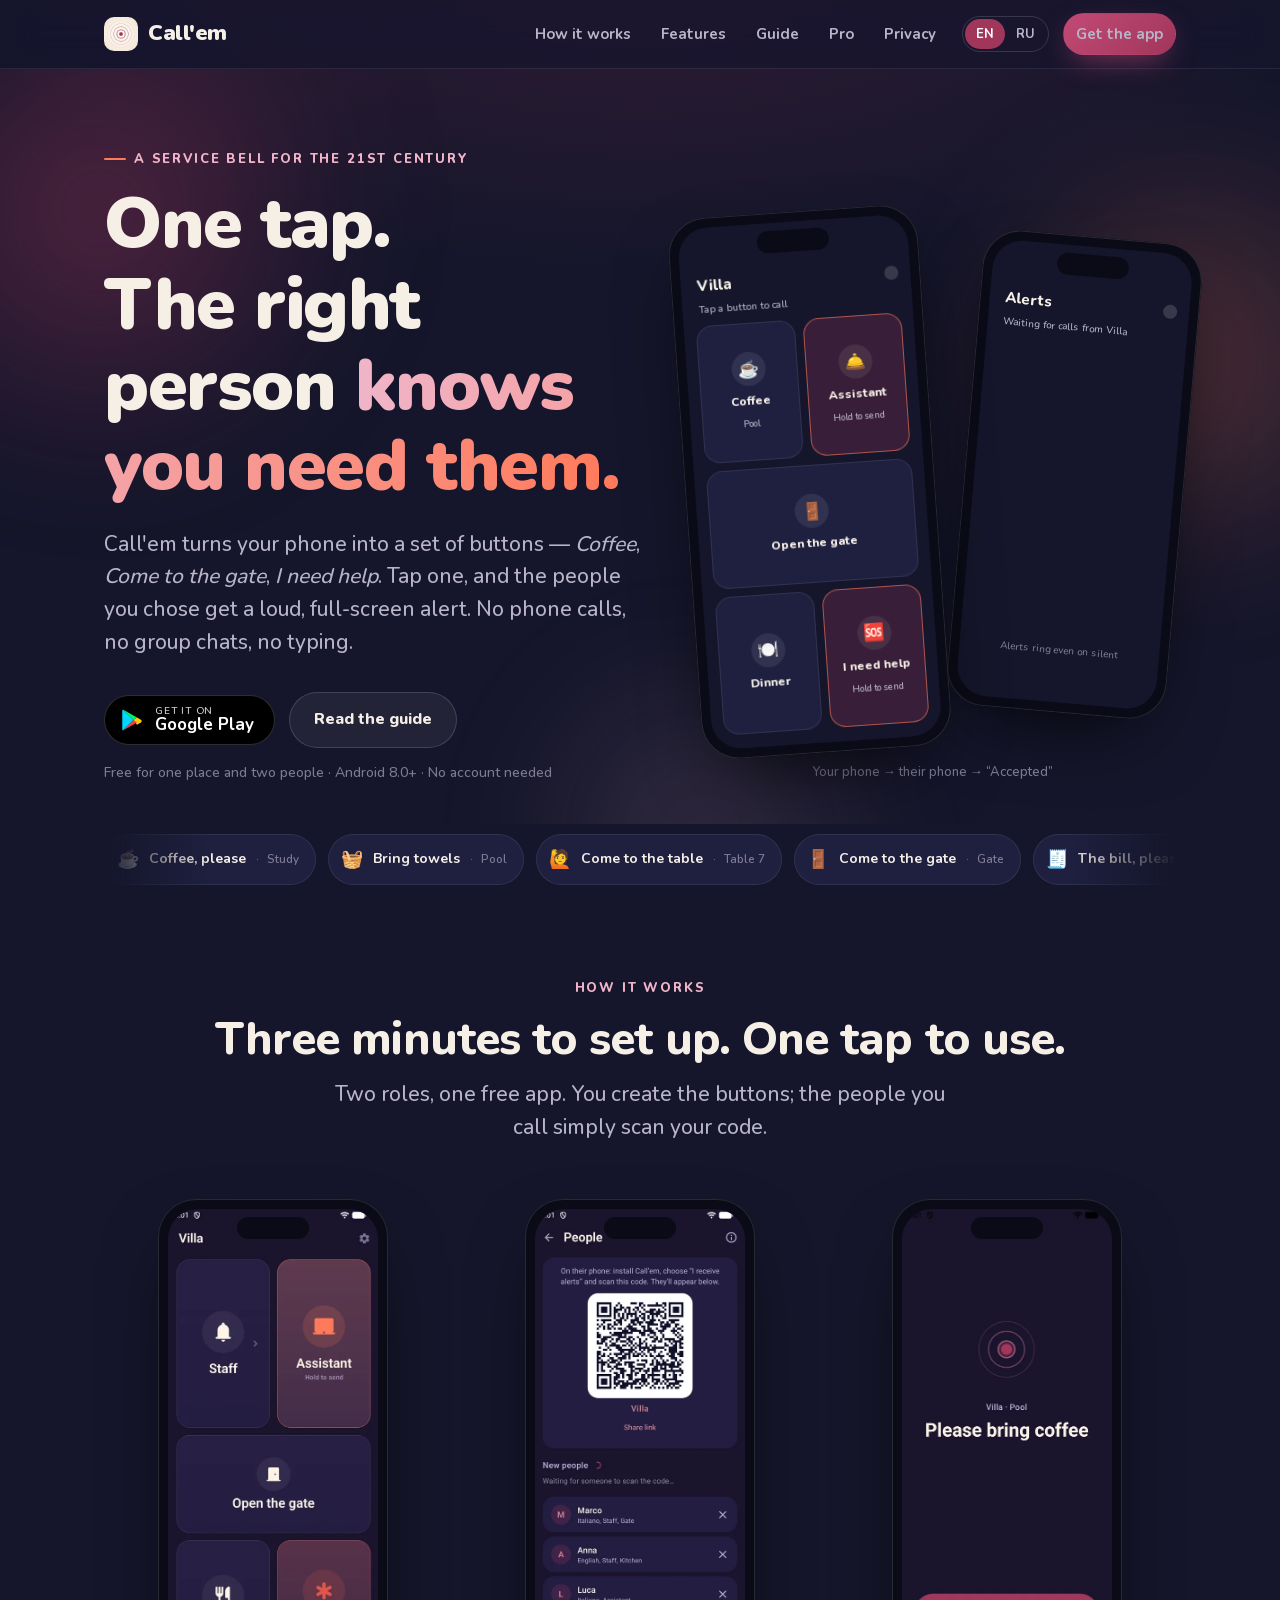
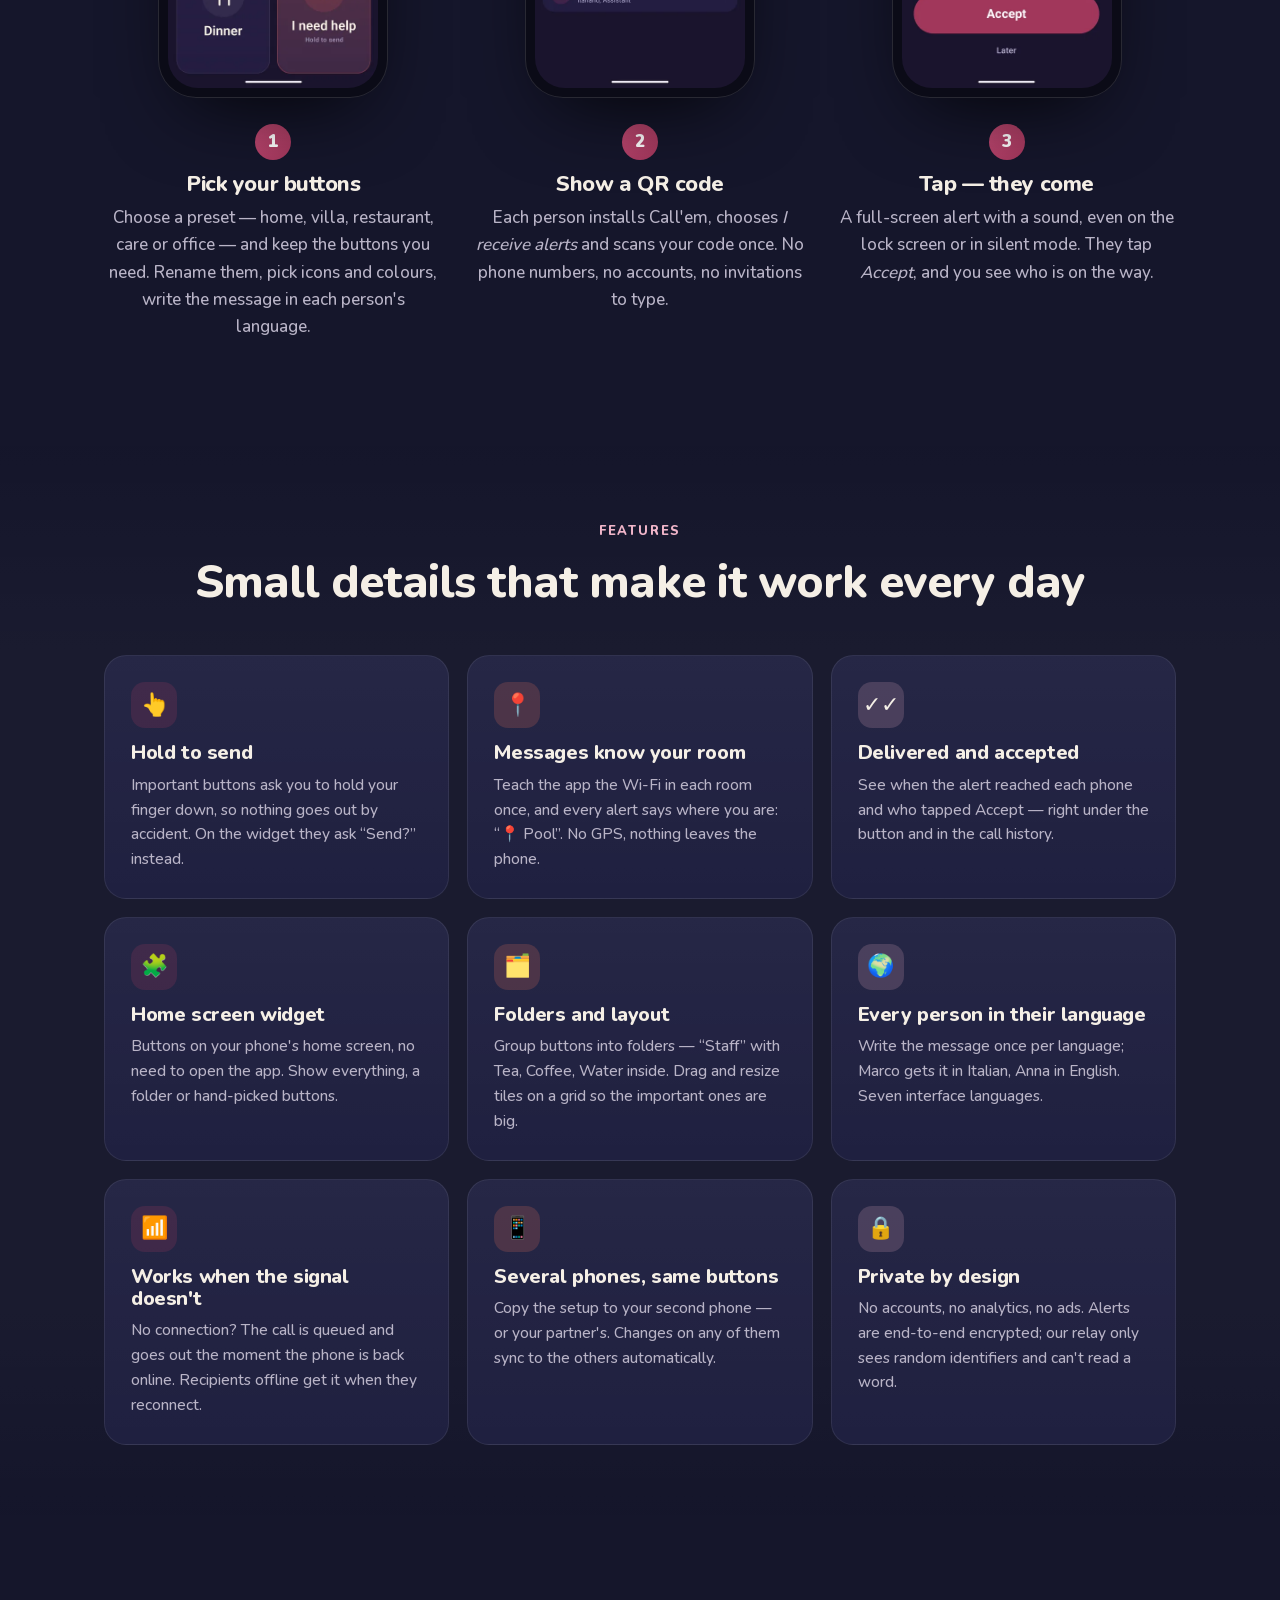
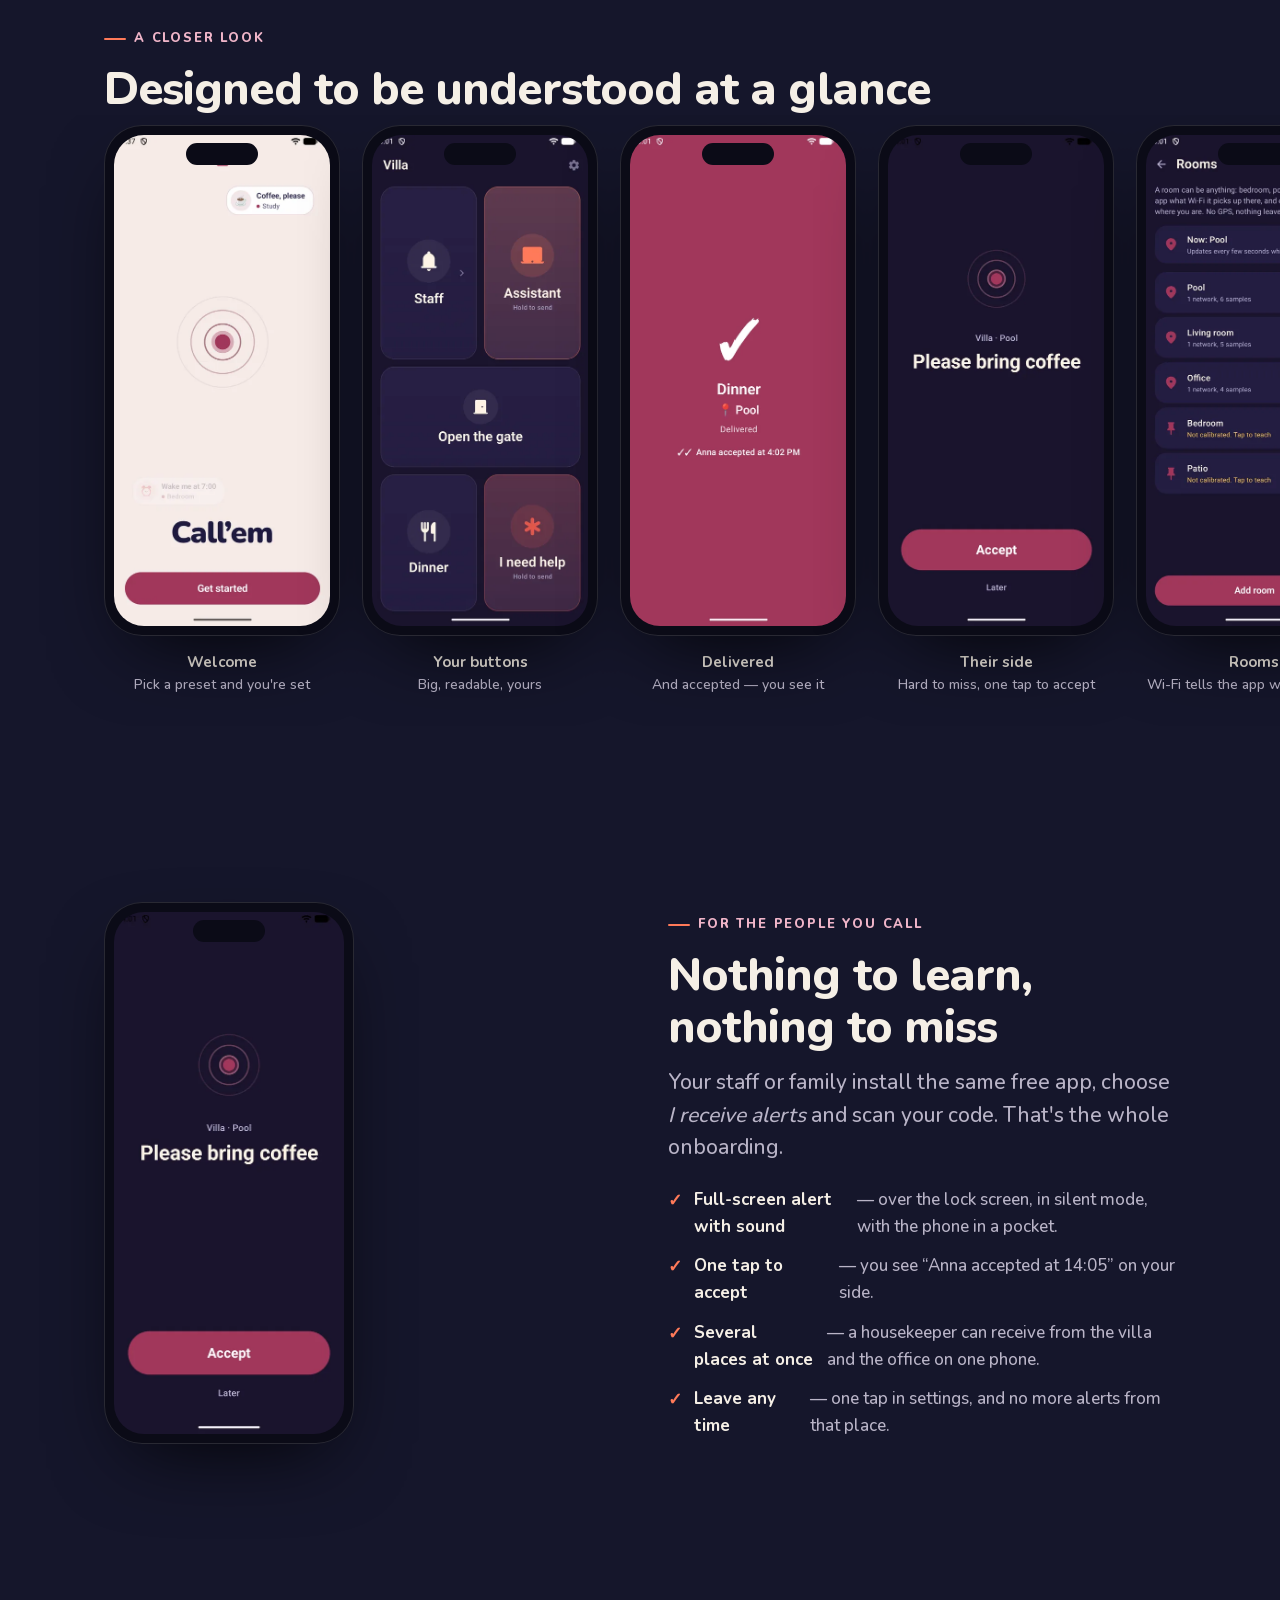
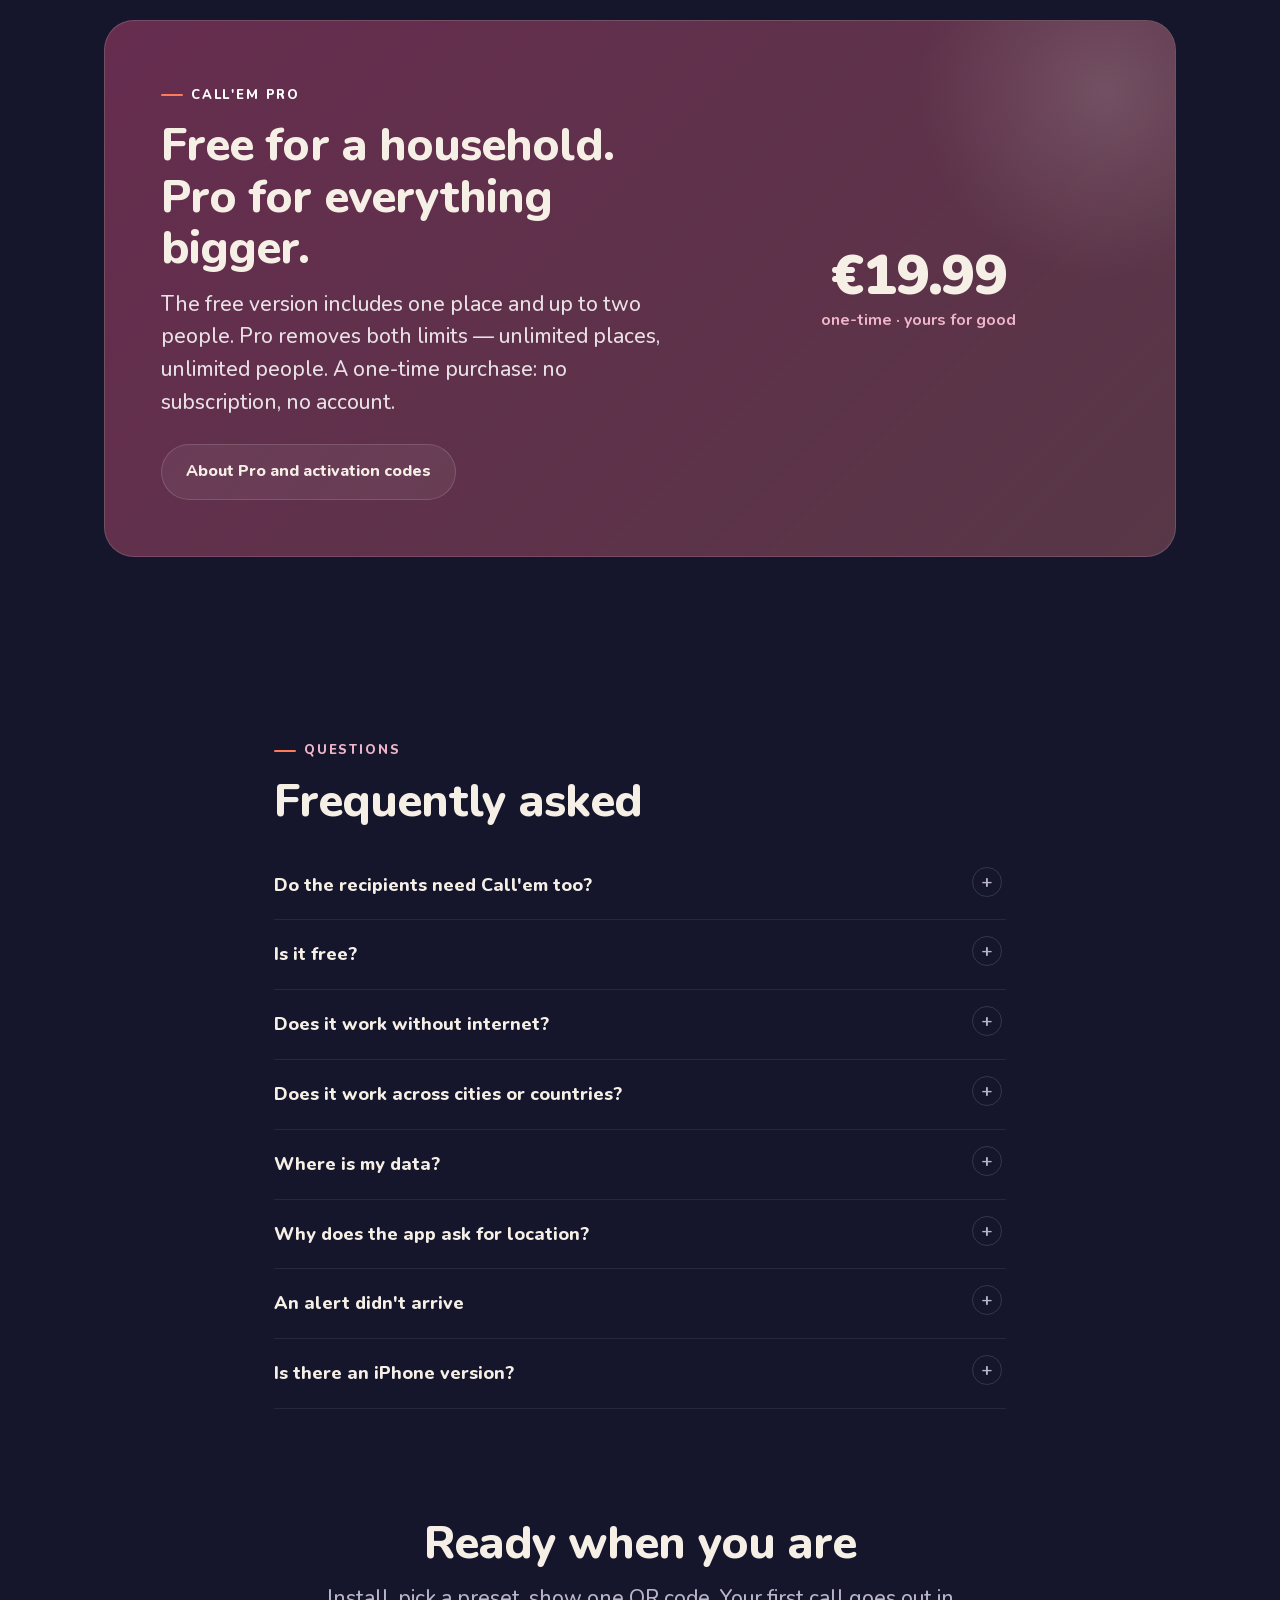
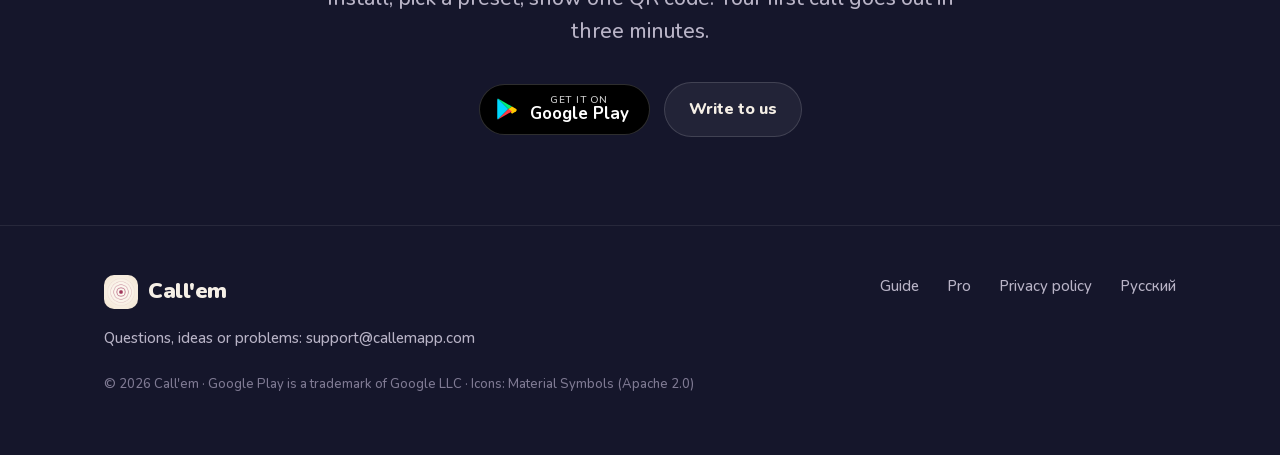
==== index.html @ 9cd72c4c "Redesign: animated landing (EN/RU), guide (EN/RU), Pro pages (EN/RU), restyled privacy; screenshots," ====
<!doctype html>
<html lang="en">
<head>
<meta charset="utf-8">
<meta name="viewport" content="width=device-width, initial-scale=1">
<title>Call'em — one tap, and the right person knows you need them</title>
<meta name="description" content="Call'em turns your phone into a service bell for your home, villa, restaurant or office. One tap sends a loud alert to the right people — no calls, chats or typing. Free for small teams, end-to-end encrypted, no accounts.">
<link rel="canonical" href="https://callem-app.github.io/callem-site/">
<link rel="alternate" hreflang="en" href="https://callem-app.github.io/callem-site/index.html">
<link rel="alternate" hreflang="ru" href="https://callem-app.github.io/callem-site/index-ru.html">
<link rel="icon" href="img/icon-32.png" sizes="32x32">
<link rel="icon" href="img/icon-192.png" sizes="192x192">
<link rel="apple-touch-icon" href="img/icon-180.png">
<meta property="og:type" content="website">
<meta property="og:title" content="Call'em — one tap, and the right person knows you need them">
<meta property="og:description" content="A service bell in your pocket: buttons that call your staff, family or colleagues. They get a full-screen alert and accept with one tap.">
<meta property="og:image" content="https://callem-app.github.io/callem-site/img/og.png">
<meta property="og:url" content="https://callem-app.github.io/callem-site/">
<meta name="twitter:card" content="summary_large_image">
<meta name="theme-color" content="#15162b">
<link rel="stylesheet" href="style.css">
</head>
<body>
<div class="grain"></div>

<header class="nav">
  <div class="wrap">
    <a class="logo" href="index.html"><img src="img/icon-192.png" alt="" width="34" height="34">Call'em</a>
    <button class="burger" aria-label="Menu" aria-expanded="false"><span></span><span></span><span></span></button>
    <nav class="nav-links">
      <a href="#how">How it works</a>
      <a href="#features">Features</a>
      <a href="guide.html">Guide</a>
      <a href="pro.html">Pro</a>
      <a href="privacy.html">Privacy</a>
      <span class="lang"><a class="active" href="index.html">EN</a><a href="index-ru.html">RU</a></span>
      <a class="btn btn-primary btn-sm" href="https://play.google.com/store/apps/details?id=app.callem">Get the app</a>
    </nav>
  </div>
</header>

<section class="hero">
  <div class="blobs"><div class="blob a"></div><div class="blob b"></div><div class="blob c"></div></div>
  <div class="wrap">
    <div>
      <div class="eyebrow rv">A service bell for the 21st century</div>
      <h1 class="rv d1">One tap.<br>The right person <span class="grad">knows you need them.</span></h1>
      <p class="lead rv d2">Call'em turns your phone into a set of buttons — <em>Coffee</em>, <em>Come to the gate</em>, <em>I need help</em>. Tap one, and the people you chose get a loud, full‑screen alert. No phone calls, no group chats, no typing.</p>
      <div class="cta rv d3">
        <a class="btn btn-play" href="https://play.google.com/store/apps/details?id=app.callem">
          <svg viewBox="0 0 24 24" aria-hidden="true"><path fill="#00d7fe" d="M3.6 2.4 13.3 12 3.6 21.6c-.4-.3-.6-.8-.6-1.4V3.8c0-.6.2-1.1.6-1.4z"/><path fill="#00f076" d="m3.6 2.4 13 7.3-3.3 2.3z"/><path fill="#ffc900" d="m16.6 9.7 3.6 2c1 .6 1 1.9 0 2.5l-3.6 2.1L13.3 12z"/><path fill="#ff3a44" d="m3.6 21.6 9.7-9.6 3.3 2.3z"/></svg>
          <span><small>Get it on</small><b>Google Play</b></span>
        </a>
        <a class="btn btn-ghost" href="guide.html">Read the guide</a>
        <span class="note">Free for one place and two people · Android 8.0+ · No account needed</span>
      </div>
    </div>

    <div class="demo rv d2" aria-hidden="true">
      <div class="phone host">
        <div class="screen">
          <div class="scr">
            <div class="title">Villa <i></i></div>
            <div class="status">Tap a button to call</div>
            <div class="tiles">
              <div class="tile coffee"><div class="ripple"></div><div class="ic">☕</div>Coffee<small>Pool</small></div>
              <div class="tile warn"><div class="ic">🛎️</div>Assistant<small>Hold to send</small></div>
              <div class="tile wide"><div class="ic">🚪</div>Open the gate</div>
              <div class="tile"><div class="ic">🍽️</div>Dinner</div>
              <div class="tile warn"><div class="ic">🆘</div>I need help<small>Hold to send</small></div>
            </div>
          </div>
          <div class="sent"><div class="check">✓</div><div class="what">Coffee</div><div style="font-size:11px;opacity:.9">📍 Pool · Delivered</div><div class="ok">✓✓ Anna accepted</div></div>
          <div class="finger"></div>
        </div>
      </div>
      <div class="phone recv">
        <div class="screen">
          <div class="scr idle">
            <div class="title">Alerts <i></i></div>
            <div class="status">Waiting for calls from Villa</div>
            <div style="margin-top:auto;text-align:center;color:#7f7a93;font-size:10px;padding-bottom:30px">Alerts ring even on silent</div>
          </div>
          <div class="alert">
            <div class="rings"><i></i><i></i><b></b></div>
            <div class="where">Villa · Pool</div>
            <div class="what">Please bring coffee</div>
            <div class="accept">Accept</div>
            <div class="later">Later</div>
          </div>
        </div>
      </div>
      <div class="caption">Your phone → their phone → “Accepted”</div>
    </div>
  </div>
</section>

<div class="wrap rv">
  <div class="marquee" aria-hidden="true">
    <div class="track">
      <span class="chip"><em>☕</em> Coffee, please <small>Study</small></span>
      <span class="chip"><em>🧺</em> Bring towels <small>Pool</small></span>
      <span class="chip"><em>🙋</em> Come to the table <small>Table 7</small></span>
      <span class="chip"><em>🚪</em> Come to the gate <small>Gate</small></span>
      <span class="chip"><em>🧾</em> The bill, please <small>Veranda</small></span>
      <span class="chip"><em>👶</em> The kids are awake <small>Nursery</small></span>
      <span class="chip"><em>💼</em> Prepare the meeting room <small>Office</small></span>
      <span class="chip"><em>🆘</em> I need help <small>Bathroom</small></span>
      <span class="chip"><em>🍷</em> A glass of red wine <small>Terrace</small></span>
      <span class="chip"><em>🛏️</em> Make up the room <small>Room 12</small></span>
      <span class="chip"><em>☕</em> Coffee, please <small>Study</small></span>
      <span class="chip"><em>🧺</em> Bring towels <small>Pool</small></span>
      <span class="chip"><em>🙋</em> Come to the table <small>Table 7</small></span>
      <span class="chip"><em>🚪</em> Come to the gate <small>Gate</small></span>
      <span class="chip"><em>🧾</em> The bill, please <small>Veranda</small></span>
      <span class="chip"><em>👶</em> The kids are awake <small>Nursery</small></span>
      <span class="chip"><em>💼</em> Prepare the meeting room <small>Office</small></span>
      <span class="chip"><em>🆘</em> I need help <small>Bathroom</small></span>
      <span class="chip"><em>🍷</em> A glass of red wine <small>Terrace</small></span>
      <span class="chip"><em>🛏️</em> Make up the room <small>Room 12</small></span>
    </div>
  </div>
</div>

<section id="how">
  <div class="wrap">
    <div class="center">
      <div class="eyebrow rv">How it works</div>
      <h2 class="rv d1">Three minutes to set up. One tap to use.</h2>
      <p class="lead sub rv d2">Two roles, one free app. You create the buttons; the people you call simply scan your code.</p>
    </div>
    <div class="steps">
      <div class="step rv">
        <div class="phone"><div class="screen"><img src="img/en/home.webp" alt="Call'em home screen with buttons Staff, Assistant, Open the gate, Dinner, I need help" loading="lazy" width="480" height="1067"></div></div>
        <div class="num">1</div>
        <h3>Pick your buttons</h3>
        <p>Choose a preset — home, villa, restaurant, care or office — and keep the buttons you need. Rename them, pick icons and colours, write the message in each person's language.</p>
      </div>
      <div class="step rv d1">
        <div class="phone"><div class="screen"><img src="img/en/people.webp" alt="People screen with QR code and the people Marco, Anna and Luca" loading="lazy" width="480" height="1067"></div></div>
        <div class="num">2</div>
        <h3>Show a QR code</h3>
        <p>Each person installs Call'em, chooses <em>I receive alerts</em> and scans your code once. No phone numbers, no accounts, no invitations to type.</p>
      </div>
      <div class="step rv d2">
        <div class="phone"><div class="screen"><img src="img/en/incoming.webp" alt="Incoming alert: Please bring coffee, Villa · Pool, Accept button" loading="lazy" width="480" height="1067"></div></div>
        <div class="num">3</div>
        <h3>Tap — they come</h3>
        <p>A full‑screen alert with a sound, even on the lock screen or in silent mode. They tap <em>Accept</em>, and you see who is on the way.</p>
      </div>
    </div>
  </div>
</section>

<section id="features" style="background: linear-gradient(180deg, transparent, rgba(255,255,255,0.025) 20%, rgba(255,255,255,0.025) 80%, transparent);">
  <div class="wrap">
    <div class="center">
      <div class="eyebrow rv">Features</div>
      <h2 class="rv d1">Small details that make it work every day</h2>
    </div>
    <div class="grid grid-3" style="margin-top: 48px;">
      <div class="card rv"><div class="icon">👆</div><h3>Hold to send</h3><p>Important buttons ask you to hold your finger down, so nothing goes out by accident. On the widget they ask “Send?” instead.</p></div>
      <div class="card rv d1"><div class="icon coral">📍</div><h3>Messages know your room</h3><p>Teach the app the Wi‑Fi in each room once, and every alert says where you are: “📍 Pool”. No GPS, nothing leaves the phone.</p></div>
      <div class="card rv d2"><div class="icon pink">✓✓</div><h3>Delivered and accepted</h3><p>See when the alert reached each phone and who tapped Accept — right under the button and in the call history.</p></div>
      <div class="card rv"><div class="icon">🧩</div><h3>Home screen widget</h3><p>Buttons on your phone's home screen, no need to open the app. Show everything, a folder or hand‑picked buttons.</p></div>
      <div class="card rv d1"><div class="icon coral">🗂️</div><h3>Folders and layout</h3><p>Group buttons into folders — “Staff” with Tea, Coffee, Water inside. Drag and resize tiles on a grid so the important ones are big.</p></div>
      <div class="card rv d2"><div class="icon pink">🌍</div><h3>Every person in their language</h3><p>Write the message once per language; Marco gets it in Italian, Anna in English. Seven interface languages.</p></div>
      <div class="card rv"><div class="icon">📶</div><h3>Works when the signal doesn't</h3><p>No connection? The call is queued and goes out the moment the phone is back online. Recipients offline get it when they reconnect.</p></div>
      <div class="card rv d1"><div class="icon coral">📱</div><h3>Several phones, same buttons</h3><p>Copy the setup to your second phone — or your partner's. Changes on any of them sync to the others automatically.</p></div>
      <div class="card rv d2"><div class="icon pink">🔒</div><h3>Private by design</h3><p>No accounts, no analytics, no ads. Alerts are end‑to‑end encrypted; our relay only sees random identifiers and can't read a word.</p></div>
    </div>
  </div>
</section>

<section id="screens">
  <div class="wrap">
    <div class="eyebrow rv">A closer look</div>
    <h2 class="rv d1">Designed to be understood at a glance</h2>
    <div class="gallery rv d2">
      <figure><div class="phone light"><div class="screen"><img src="img/en/welcome.webp" alt="Welcome screen" loading="lazy" width="480" height="1067"></div></div><figcaption><b>Welcome</b>Pick a preset and you're set</figcaption></figure>
      <figure><div class="phone"><div class="screen"><img src="img/en/home.webp" alt="Home screen with buttons" loading="lazy" width="480" height="1067"></div></div><figcaption><b>Your buttons</b>Big, readable, yours</figcaption></figure>
      <figure><div class="phone"><div class="screen"><img src="img/en/sent.webp" alt="Sent: Dinner, Pool, delivered, Anna accepted" loading="lazy" width="480" height="1067"></div></div><figcaption><b>Delivered</b>And accepted — you see it</figcaption></figure>
      <figure><div class="phone"><div class="screen"><img src="img/en/incoming.webp" alt="Incoming alert" loading="lazy" width="480" height="1067"></div></div><figcaption><b>Their side</b>Hard to miss, one tap to accept</figcaption></figure>
      <figure><div class="phone"><div class="screen"><img src="img/en/rooms.webp" alt="Rooms calibrated by Wi‑Fi" loading="lazy" width="480" height="1067"></div></div><figcaption><b>Rooms</b>Wi‑Fi tells the app where you are</figcaption></figure>
      <figure><div class="phone"><div class="screen"><img src="img/en/arrange.webp" alt="Arrange buttons on a grid" loading="lazy" width="480" height="1067"></div></div><figcaption><b>Arrange</b>Drag and resize on a grid</figcaption></figure>
      <figure><div class="phone"><div class="screen"><img src="img/en/folder.webp" alt="Folder Staff with Come, Tea, Coffee, Water, Towels" loading="lazy" width="480" height="1067"></div></div><figcaption><b>Folders</b>Keep it tidy</figcaption></figure>
      <figure><div class="phone"><div class="screen"><img src="img/en/people.webp" alt="People with QR code" loading="lazy" width="480" height="1067"></div></div><figcaption><b>People</b>One QR code for everyone</figcaption></figure>
    </div>
  </div>
</section>

<section id="receivers">
  <div class="wrap split">
    <div class="phone rv"><div class="screen"><img src="img/en/incoming.webp" alt="Incoming alert on the receiver's phone" loading="lazy" width="480" height="1067"></div></div>
    <div>
      <div class="eyebrow rv">For the people you call</div>
      <h2 class="rv d1">Nothing to learn, nothing to miss</h2>
      <p class="lead rv d2" style="margin-top:14px">Your staff or family install the same free app, choose <em>I receive alerts</em> and scan your code. That's the whole onboarding.</p>
      <ul class="rv d3">
        <li><b>Full‑screen alert with sound</b> — over the lock screen, in silent mode, with the phone in a pocket.</li>
        <li><b>One tap to accept</b> — you see “Anna accepted at 14:05” on your side.</li>
        <li><b>Several places at once</b> — a housekeeper can receive from the villa and the office on one phone.</li>
        <li><b>Leave any time</b> — one tap in settings, and no more alerts from that place.</li>
      </ul>
    </div>
  </div>
</section>

<section id="pro">
  <div class="wrap">
    <div class="band rv">
      <div class="wrap2">
        <div>
          <div class="eyebrow" style="color:#fff">Call'em Pro</div>
          <h2>Free for a household.<br>Pro for everything bigger.</h2>
          <p class="lead" style="color:rgba(255,255,255,0.85);margin-top:14px">The free version includes one place and up to two people. Pro removes both limits — unlimited places, unlimited people. A one‑time purchase: no subscription, no account.</p>
          <div class="cta" style="margin-top:26px"><a class="btn btn-ghost" href="pro.html">About Pro and activation codes</a></div>
        </div>
        <div class="center">
          <div class="price">€19.99<small>one‑time · yours for good</small></div>
        </div>
      </div>
    </div>
  </div>
</section>

<section id="faq">
  <div class="wrap narrow">
    <div class="eyebrow rv">Questions</div>
    <h2 class="rv d1">Frequently asked</h2>
    <div class="faq rv d2" style="margin-top: 24px;">
      <details><summary>Do the recipients need Call'em too?</summary><div class="a"><p>Yes — the same free app, in “I receive alerts” mode. They scan your QR code (or open the link you share) once; from then on alerts arrive as a full‑screen screen with a sound, and they accept with one tap. You see who accepted.</p></div></details>
      <details><summary>Is it free?</summary><div class="a"><p>Yes. The free version includes one place and up to two people — enough for a home. <a href="pro.html">Pro</a> is a one‑time purchase (€19.99) that unlocks unlimited places and people. No subscriptions, no ads. Where Google Play purchases aren't available, we issue activation codes by e‑mail.</p></div></details>
      <details><summary>Does it work without internet?</summary><div class="a"><p>Both phones need an internet connection (Wi‑Fi or mobile data) for the alert to travel. If your phone is offline, the call is queued and sent automatically as soon as the connection is back; the recipient's phone shows it as soon as it is online.</p></div></details>
      <details><summary>Does it work across cities or countries?</summary><div class="a"><p>Yes. Alerts travel over the internet through our relay, so distance doesn't matter — the person can be in the next room or in another country.</p></div></details>
      <details><summary>Where is my data?</summary><div class="a"><p>On your phone. There is no account. Alerts pass through our relay server end‑to‑end encrypted — it can't read them and keeps only an encrypted copy for a short while until delivered. Details in the <a href="privacy.html">privacy policy</a>.</p></div></details>
      <details><summary>Why does the app ask for location?</summary><div class="a"><p>Only when you set up <em>Rooms</em>: Android requires location permission to read nearby Wi‑Fi networks. The app never uses GPS and never sends location or Wi‑Fi data anywhere. If you skip rooms, the permission is never requested.</p></div></details>
      <details><summary>An alert didn't arrive</summary><div class="a"><p>Check that the person still appears under <em>People</em> on your phone, and that Call'em on their phone may show notifications and isn't restricted by battery optimisation. The <a href="guide.html#troubleshooting">troubleshooting section</a> of the guide walks through it step by step.</p></div></details>
      <details><summary>Is there an iPhone version?</summary><div class="a"><p>Not yet. Call'em is available for Android; an iPhone app for receiving alerts is on the roadmap.</p></div></details>
    </div>
  </div>
</section>

<section class="center" style="padding-top: 20px;">
  <div class="wrap">
    <h2 class="rv">Ready when you are</h2>
    <p class="lead sub rv d1">Install, pick a preset, show one QR code. Your first call goes out in three minutes.</p>
    <div class="cta rv d2" style="justify-content:center">
      <a class="btn btn-play" href="https://play.google.com/store/apps/details?id=app.callem">
        <svg viewBox="0 0 24 24" aria-hidden="true"><path fill="#00d7fe" d="M3.6 2.4 13.3 12 3.6 21.6c-.4-.3-.6-.8-.6-1.4V3.8c0-.6.2-1.1.6-1.4z"/><path fill="#00f076" d="m3.6 2.4 13 7.3-3.3 2.3z"/><path fill="#ffc900" d="m16.6 9.7 3.6 2c1 .6 1 1.9 0 2.5l-3.6 2.1L13.3 12z"/><path fill="#ff3a44" d="m3.6 21.6 9.7-9.6 3.3 2.3z"/></svg>
        <span><small>Get it on</small><b>Google Play</b></span>
      </a>
      <a class="btn btn-ghost" href="mailto:support@callemapp.com">Write to us</a>
    </div>
  </div>
</section>

<footer>
  <div class="wrap">
    <div>
      <a class="logo" href="index.html"><img src="img/icon-192.png" alt="" width="34" height="34">Call'em</a>
      <p style="margin-top:10px">Questions, ideas or problems: <a href="mailto:support@callemapp.com">support@callemapp.com</a></p>
    </div>
    <div class="cols">
      <a href="guide.html">Guide</a>
      <a href="pro.html">Pro</a>
      <a href="privacy.html">Privacy policy</a>
      <a href="index-ru.html">Русский</a>
    </div>
    <div class="copy">© 2026 Call'em · Google Play is a trademark of Google LLC · Icons: Material Symbols (Apache 2.0)</div>
  </div>
</footer>
<script src="site.js"></script>
</body>
</html>
---- style.css ----
/* Call'em site — shared styles. No build step; plain CSS. */
@font-face {
  font-family: "Nunito";
  src: url("fonts/Nunito.woff") format("woff");
  font-weight: 200 1000;
  font-display: swap;
}
:root {
  --bg: #15162b;
  --bg2: #0f1021;
  --card: #1f2040;
  --card2: #262752;
  --ink: #f5efe6;
  --muted: #b9b4c7;
  --dim: #7f7a93;
  --wine: #a1365b;
  --wine2: #c24a74;
  --coral: #ff7a59;
  --pink: #f0b5c9;
  --ok: #4cc38a;
  --line: rgba(255, 255, 255, 0.08);
  --line2: rgba(255, 255, 255, 0.14);
  --radius: 22px;
  --max: 1120px;
  --font: "Nunito", -apple-system, "Segoe UI", Roboto, "Helvetica Neue", Arial, sans-serif;
}
* { box-sizing: border-box; }
html { scroll-behavior: smooth; -webkit-text-size-adjust: 100%; }
body {
  margin: 0;
  font: 500 17px/1.6 var(--font);
  background: var(--bg);
  color: var(--ink);
  overflow-x: hidden;
}
a { color: var(--coral); text-decoration: none; }
a:hover { text-decoration: underline; }
img { max-width: 100%; display: block; }
h1, h2, h3, h4 { font-weight: 800; letter-spacing: -0.02em; line-height: 1.12; margin: 0; }
h1 { font-size: clamp(40px, 6.5vw, 72px); font-weight: 900; }
h2 { font-size: clamp(30px, 4.2vw, 46px); }
h3 { font-size: 20px; }
p { margin: 0; }
.muted { color: var(--muted); }
.dim { color: var(--dim); }
code, kbd { font-family: ui-monospace, Consolas, "SF Mono", monospace; background: rgba(255,255,255,0.07); padding: 1px 7px; border-radius: 7px; font-size: 90%; }
.wrap { max-width: var(--max); margin: 0 auto; padding: 0 24px; }
.narrow { max-width: 780px; }
section { padding: 88px 0; position: relative; }
@media (max-width: 720px) { section { padding: 64px 0; } }
.eyebrow { display: inline-flex; align-items: center; gap: 8px; font-size: 13px; font-weight: 800; letter-spacing: 0.14em; text-transform: uppercase; color: var(--pink); margin-bottom: 14px; }
.eyebrow::before { content: ""; width: 22px; height: 2px; background: var(--coral); border-radius: 2px; }
.lead { font-size: clamp(18px, 2vw, 21px); color: var(--muted); line-height: 1.55; }
.center { text-align: center; }
.center .eyebrow::before { display: none; }
.sub { max-width: 640px; margin: 14px auto 0; }

/* ---------- buttons ---------- */
.btn {
  display: inline-flex; align-items: center; justify-content: center; gap: 10px;
  padding: 14px 24px; border-radius: 999px; font-weight: 800; font-size: 16px;
  text-decoration: none !important; border: 1px solid transparent; cursor: pointer; transition: transform .2s, box-shadow .2s, background .2s;
  white-space: nowrap;
}
.btn:hover { transform: translateY(-2px); }
.btn-primary { background: linear-gradient(135deg, var(--wine2), var(--wine)); color: #fff; box-shadow: 0 10px 30px -10px rgba(194, 74, 116, 0.8); }
.btn-primary:hover { box-shadow: 0 16px 40px -12px rgba(194, 74, 116, 0.9); }
.btn-ghost { background: rgba(255,255,255,0.06); color: var(--ink); border-color: var(--line2); }
.btn-ghost:hover { background: rgba(255,255,255,0.1); }
.btn-play { background: #000; color: #fff; border-color: rgba(255,255,255,0.18); padding: 10px 20px 10px 14px; }
.btn-play svg { width: 26px; height: 26px; }
.btn-play small { display: block; font-size: 10px; font-weight: 600; letter-spacing: 0.08em; text-transform: uppercase; line-height: 1; opacity: .8; }
.btn-play b { display: block; font-size: 17px; line-height: 1.1; }
.btn-sm { padding: 10px 18px; font-size: 14px; }

/* ---------- nav ---------- */
.nav {
  position: sticky; top: 0; z-index: 50;
  background: rgba(21, 22, 43, 0.72); backdrop-filter: blur(16px) saturate(140%); -webkit-backdrop-filter: blur(16px) saturate(140%);
  border-bottom: 1px solid var(--line);
}
.nav .wrap { display: flex; align-items: center; gap: 22px; height: 68px; }
.logo { display: inline-flex; align-items: center; gap: 10px; color: var(--ink); font-weight: 900; font-size: 22px; letter-spacing: -0.02em; text-decoration: none !important; }
.logo img { width: 34px; height: 34px; border-radius: 10px; }
.nav-links { display: flex; gap: 6px; margin-left: auto; align-items: center; }
.nav-links a { color: var(--muted); font-weight: 700; font-size: 15px; padding: 8px 12px; border-radius: 999px; text-decoration: none !important; transition: color .2s, background .2s; }
.nav-links a:hover, .nav-links a.active { color: var(--ink); background: rgba(255,255,255,0.07); }
.lang { display: inline-flex; border: 1px solid var(--line2); border-radius: 999px; padding: 2px; margin-left: 8px; }
.lang a { padding: 5px 11px; font-size: 13px; }
.lang a.active { background: var(--wine); color: #fff; }
.nav .btn { margin-left: 8px; }
.burger { display: none; margin-left: auto; width: 44px; height: 44px; border-radius: 12px; border: 1px solid var(--line2); background: transparent; color: var(--ink); cursor: pointer; }
.burger span { display: block; width: 20px; height: 2px; background: currentColor; margin: 4px auto; border-radius: 2px; transition: .25s; }
@media (max-width: 900px) {
  .nav-links { position: fixed; inset: 68px 0 auto 0; flex-direction: column; align-items: stretch; gap: 4px; background: rgba(15,16,33,0.97); padding: 16px 24px 24px; border-bottom: 1px solid var(--line); transform: translateY(-120%); opacity: 0; transition: .3s; }
  .nav-links.open { transform: none; opacity: 1; }
  .nav-links a { padding: 12px 14px; font-size: 17px; }
  .lang { margin: 8px 0 0; align-self: flex-start; }
  .nav .btn { margin: 10px 0 0; }
  .burger { display: block; }
  .burger.open span:nth-child(1) { transform: translateY(6px) rotate(45deg); }
  .burger.open span:nth-child(2) { opacity: 0; }
  .burger.open span:nth-child(3) { transform: translateY(-6px) rotate(-45deg); }
}

/* ---------- hero ---------- */
.hero { padding: 72px 0 40px; overflow: hidden; }
.hero .wrap { display: grid; grid-template-columns: 1.05fr 0.95fr; gap: 48px; align-items: center; }
@media (max-width: 960px) { .hero .wrap { grid-template-columns: 1fr; gap: 56px; } .hero { padding-top: 48px; } }
.hero h1 .grad { background: linear-gradient(90deg, var(--pink), var(--coral)); -webkit-background-clip: text; background-clip: text; color: transparent; }
.hero .lead { margin-top: 22px; max-width: 540px; }
.cta { display: flex; flex-wrap: wrap; gap: 14px; margin-top: 34px; align-items: center; }
.cta .note { width: 100%; font-size: 14px; color: var(--dim); }
.blobs { position: absolute; inset: 0; z-index: -1; pointer-events: none; overflow: hidden; }
.blob { position: absolute; border-radius: 50%; filter: blur(70px); opacity: .55; animation: drift 18s ease-in-out infinite alternate; }
.blob.a { width: 520px; height: 520px; left: -160px; top: -120px; background: radial-gradient(circle, rgba(161,54,91,0.9), transparent 70%); }
.blob.b { width: 460px; height: 460px; right: -140px; top: 60px; background: radial-gradient(circle, rgba(255,122,89,0.55), transparent 70%); animation-delay: -6s; }
.blob.c { width: 380px; height: 380px; left: 40%; bottom: -200px; background: radial-gradient(circle, rgba(240,181,201,0.35), transparent 70%); animation-delay: -12s; }
@keyframes drift { from { transform: translate(0, 0) scale(1); } to { transform: translate(40px, 30px) scale(1.08); } }
.grain { position: fixed; inset: 0; z-index: -2; background: radial-gradient(1200px 600px at 50% -10%, rgba(161,54,91,0.22), transparent 60%), var(--bg); }

/* ---------- phone mockups ---------- */
.phone {
  position: relative; width: 250px; aspect-ratio: 9 / 19.5; border-radius: 38px; background: #0b0b17;
  padding: 10px; box-shadow: 0 30px 80px -30px rgba(0,0,0,0.9), inset 0 0 0 1px rgba(255,255,255,0.12);
  flex: none;
}
.phone::before { content: ""; position: absolute; top: 18px; left: 50%; transform: translateX(-50%); width: 72px; height: 22px; border-radius: 12px; background: #0b0b17; z-index: 3; }
.phone .screen { position: relative; width: 100%; height: 100%; border-radius: 30px; overflow: hidden; background: #15162b; }
.phone .screen img { width: 100%; height: 100%; object-fit: cover; }
.phone.light .screen { background: #f4e9ea; }

/* animated demo */
.demo { position: relative; display: flex; justify-content: center; align-items: flex-end; gap: 28px; min-height: 560px; }
.demo .phone.host { z-index: 2; transform: rotate(-4deg) translateY(10px); }
.demo .phone.recv { width: 220px; transform: rotate(5deg) translateY(-30px); }
@media (max-width: 480px) { .demo { gap: 8px; min-height: 400px; } .demo .phone.host { width: 170px; } .demo .phone.recv { width: 150px; } .scr { padding-top: 40px; } .tile { font-size: 10px; } .tile .ic { width: 26px; height: 26px; font-size: 13px; } }
.hero .wrap > * { min-width: 0; }
.scr { position: absolute; inset: 0; padding: 46px 12px 14px; display: flex; flex-direction: column; font-size: 11px; }
.scr .title { font-weight: 800; font-size: 15px; margin: 0 0 4px 4px; display: flex; align-items: center; justify-content: space-between; }
.scr .title i { width: 14px; height: 14px; border-radius: 50%; background: rgba(255,255,255,0.15); }
.scr .status { font-size: 10px; color: var(--muted); margin: 0 0 8px 4px; min-height: 13px; }
.tiles { display: grid; grid-template-columns: 1fr 1fr; gap: 8px; flex: 1; }
.tile { border-radius: 16px; background: var(--card); border: 1px solid var(--line); display: flex; flex-direction: column; align-items: center; justify-content: center; gap: 6px; font-weight: 800; font-size: 12px; position: relative; overflow: hidden; }
.tile .ic { width: 34px; height: 34px; border-radius: 50%; background: rgba(255,255,255,0.08); display: grid; place-items: center; font-size: 17px; }
.tile.wide { grid-column: span 2; }
.tile.warn { background: rgba(161,54,91,0.25); border-color: rgba(255,122,89,0.6); }
.tile small { font-weight: 600; font-size: 9px; color: var(--muted); }
.finger { position: absolute; width: 34px; height: 34px; border-radius: 50%; background: rgba(255,255,255,0.9); box-shadow: 0 6px 18px rgba(0,0,0,0.4); z-index: 5; opacity: 0; left: 52px; top: 150px; }
.ripple { position: absolute; inset: 0; border-radius: 16px; background: radial-gradient(circle at 50% 50%, rgba(255,122,89,0.7), transparent 60%); opacity: 0; }
.alert { position: absolute; inset: 0; background: #15162b; display: flex; flex-direction: column; align-items: center; justify-content: center; text-align: center; padding: 20px 14px; gap: 8px; opacity: 0; }
.alert .rings { position: relative; width: 70px; height: 70px; margin-bottom: 10px; }
.alert .rings i { position: absolute; inset: 0; border-radius: 50%; border: 2px solid var(--wine2); opacity: 0; }
.alert .rings b { position: absolute; inset: 24px; border-radius: 50%; background: var(--wine2); box-shadow: 0 0 0 6px rgba(194,74,116,0.25); }
.alert .where { font-size: 10px; color: var(--muted); }
.alert .what { font-size: 18px; font-weight: 900; line-height: 1.1; }
.alert .accept { margin-top: auto; width: 100%; padding: 11px; border-radius: 999px; background: var(--wine); color: #fff; font-weight: 800; font-size: 13px; }
.alert .later { font-size: 10px; color: var(--muted); margin-top: 6px; }
.sent { position: absolute; inset: 0; background: var(--wine); display: flex; flex-direction: column; align-items: center; justify-content: center; text-align: center; color: #fff; gap: 6px; opacity: 0; }
.sent .check { font-size: 56px; line-height: 1; font-weight: 900; }
.sent .what { font-size: 17px; font-weight: 900; }
.sent .ok { font-size: 11px; font-weight: 700; opacity: .95; }
.demo .caption { position: absolute; left: 0; right: 0; bottom: -40px; text-align: center; font-size: 13px; color: var(--dim); }

/* timeline: 9 s loop */
.anim .finger { animation: finger 9s infinite; }
.anim .tile.coffee .ripple { animation: ripple 9s infinite; }
.anim .host .sent { animation: sent 9s infinite; }
.anim .host .status { animation: statusOut 9s infinite; }
.anim .recv .alert { animation: alertIn 9s infinite; }
.anim .recv .alert .rings i:nth-child(1) { animation: ring 1.6s infinite; }
.anim .recv .alert .rings i:nth-child(2) { animation: ring 1.6s .5s infinite; }
.anim .recv .alert .accept { animation: accept 9s infinite; }
.anim .recv .idle { animation: idleOut 9s infinite; }
@keyframes finger {
  0%, 8% { opacity: 0; transform: translate(30px, 40px) scale(1); }
  14% { opacity: 1; transform: translate(0, 0) scale(1); }
  17% { transform: translate(0, 0) scale(0.8); }
  21% { opacity: 1; transform: translate(0, 0) scale(1); }
  26%, 100% { opacity: 0; transform: translate(0, 0) scale(1); }
}
@keyframes ripple { 0%, 15% { opacity: 0; transform: scale(0.3); } 19% { opacity: 1; } 28%, 100% { opacity: 0; transform: scale(2.2); } }
@keyframes sent { 0%, 21% { opacity: 0; transform: translateY(12px); } 25%, 78% { opacity: 1; transform: none; } 84%, 100% { opacity: 0; transform: translateY(12px); } }
@keyframes statusOut { 0%, 100% { opacity: 1; } }
@keyframes alertIn { 0%, 27% { opacity: 0; transform: translateY(20px) scale(0.97); } 32%, 60% { opacity: 1; transform: none; } 66%, 100% { opacity: 0; transform: translateY(-10px); } }
@keyframes idleOut { 0%, 30% { opacity: 1; } 33%, 66% { opacity: 0; } 70%, 100% { opacity: 1; } }
@keyframes ring { 0% { transform: scale(0.6); opacity: .9; } 100% { transform: scale(1.6); opacity: 0; } }
@keyframes accept { 0%, 55% { transform: scale(1); filter: brightness(1); } 58% { transform: scale(0.94); filter: brightness(1.3); } 61%, 100% { transform: scale(1); filter: brightness(1); } }
.anim .host .sent .ok { animation: okIn 9s infinite; }
@keyframes okIn { 0%, 61% { opacity: 0; transform: translateY(6px); } 66%, 100% { opacity: 1; transform: none; } }
@media (prefers-reduced-motion: reduce) {
  .anim *, .blob { animation: none !important; }
  .anim .host .sent { opacity: 1; } .anim .host .sent .ok { opacity: 1; } .anim .recv .alert { opacity: 1; } .anim .recv .idle { opacity: 0; }
}

/* ---------- marquee ---------- */
.marquee { overflow: hidden; padding: 10px 0 0; -webkit-mask-image: linear-gradient(90deg, transparent, #000 10%, #000 90%, transparent); mask-image: linear-gradient(90deg, transparent, #000 10%, #000 90%, transparent); }
.marquee .track { display: flex; gap: 12px; width: max-content; animation: marquee 40s linear infinite; }
.marquee:hover .track { animation-play-state: paused; }
@keyframes marquee { to { transform: translateX(-50%); } }
.chip { display: inline-flex; align-items: center; gap: 10px; padding: 10px 16px 10px 12px; border-radius: 999px; background: var(--card); border: 1px solid var(--line); font-weight: 700; font-size: 14px; white-space: nowrap; }
.chip em { font-style: normal; font-size: 18px; }
.chip small { color: var(--dim); font-weight: 600; }
.chip small::before { content: "·"; margin-right: 8px; }
@media (prefers-reduced-motion: reduce) { .marquee .track { animation: none; flex-wrap: wrap; width: auto; } }

/* ---------- cards / grids ---------- */
.grid { display: grid; gap: 18px; }
.grid-2 { grid-template-columns: repeat(2, 1fr); }
.grid-3 { grid-template-columns: repeat(3, 1fr); }
.grid-4 { grid-template-columns: repeat(4, 1fr); }
@media (max-width: 960px) { .grid-3, .grid-4 { grid-template-columns: repeat(2, 1fr); } }
@media (max-width: 600px) { .grid-2, .grid-3, .grid-4 { grid-template-columns: 1fr; } }
.card { background: linear-gradient(180deg, rgba(255,255,255,0.03), rgba(255,255,255,0)) , var(--card); border: 1px solid var(--line); border-radius: var(--radius); padding: 26px; transition: transform .25s, border-color .25s, box-shadow .25s; }
.card:hover { transform: translateY(-4px); border-color: var(--line2); box-shadow: 0 24px 50px -30px rgba(0,0,0,0.8); }
.card h3 { margin: 14px 0 8px; }
.card p { color: var(--muted); font-size: 15.5px; }
.icon { width: 46px; height: 46px; border-radius: 14px; display: grid; place-items: center; font-size: 22px; background: rgba(161,54,91,0.22); }
.icon.coral { background: rgba(255,122,89,0.18); }
.icon.pink { background: rgba(240,181,201,0.18); }
.icon svg { width: 24px; height: 24px; fill: var(--pink); }

/* ---------- steps with phones ---------- */
.steps { display: grid; grid-template-columns: repeat(3, 1fr); gap: 28px; margin-top: 56px; }
@media (max-width: 900px) { .steps { grid-template-columns: 1fr; gap: 48px; } }
.step { text-align: center; }
.step .phone { margin: 0 auto 26px; width: 230px; }
.step .num { display: inline-grid; place-items: center; width: 36px; height: 36px; border-radius: 50%; background: linear-gradient(135deg, var(--wine2), var(--wine)); color: #fff; font-weight: 900; margin-bottom: 12px; }
.step h3 { font-size: 22px; }
.step p { color: var(--muted); margin-top: 8px; }

/* ---------- gallery ---------- */
.gallery { display: flex; gap: 22px; overflow-x: auto; scroll-snap-type: x mandatory; padding: 10px max(24px, calc(50vw - var(--max) / 2 + 24px)) 30px; margin: 0 calc(50% - 50vw); scrollbar-width: none; }
.gallery::-webkit-scrollbar { display: none; }
.gallery figure { margin: 0; scroll-snap-align: center; flex: none; width: 236px; text-align: center; }
.gallery .phone { width: 236px; margin: 0 auto 14px; }
.gallery figcaption { font-size: 14px; color: var(--muted); }
.gallery figcaption b { display: block; color: var(--ink); font-size: 15px; }

/* ---------- split ---------- */
.split { display: grid; grid-template-columns: 1fr 1fr; gap: 56px; align-items: center; }
@media (max-width: 900px) { .split { grid-template-columns: 1fr; gap: 36px; } .split .phone { margin: 0 auto; } }
.split ul { list-style: none; padding: 0; margin: 22px 0 0; display: grid; gap: 12px; }
.split li { display: flex; gap: 12px; align-items: flex-start; color: var(--muted); }
.split li::before { content: "✓"; color: var(--coral); font-weight: 900; flex: none; margin-top: 1px; }
.split li b { color: var(--ink); }

/* ---------- pro band ---------- */
.band { border-radius: 30px; padding: 56px; background: linear-gradient(135deg, rgba(161,54,91,0.55), rgba(255,122,89,0.25)), var(--card); border: 1px solid var(--line2); position: relative; overflow: hidden; }
.band::after { content: ""; position: absolute; right: -120px; top: -120px; width: 380px; height: 380px; border-radius: 50%; background: radial-gradient(circle, rgba(255,255,255,0.14), transparent 70%); }
.band .wrap2 { display: grid; grid-template-columns: 1.3fr 1fr; gap: 36px; align-items: center; position: relative; }
@media (max-width: 800px) { .band { padding: 36px 26px; } .band .wrap2 { grid-template-columns: 1fr; } }
.price { font-size: 56px; font-weight: 900; letter-spacing: -0.03em; line-height: 1; }
.price small { font-size: 16px; font-weight: 700; color: var(--pink); display: block; margin-top: 8px; letter-spacing: 0; }

/* ---------- faq ---------- */
.faq details { border-bottom: 1px solid var(--line); }
.faq summary { cursor: pointer; list-style: none; padding: 20px 44px 20px 0; font-weight: 800; font-size: 18px; position: relative; }
.faq summary::-webkit-details-marker { display: none; }
.faq summary::after { content: "+"; position: absolute; right: 4px; top: 16px; width: 28px; height: 28px; border-radius: 50%; border: 1px solid var(--line2); display: grid; place-items: center; font-weight: 600; color: var(--muted); transition: transform .25s, background .25s; }
.faq details[open] summary::after { transform: rotate(45deg); background: var(--wine); color: #fff; border-color: transparent; }
.faq .a { padding: 0 0 22px; color: var(--muted); max-width: 720px; }
.faq .a p + p { margin-top: 10px; }

/* ---------- footer ---------- */
footer { border-top: 1px solid var(--line); padding: 48px 0 60px; color: var(--muted); font-size: 15px; }
footer .wrap { display: flex; flex-wrap: wrap; gap: 24px 40px; align-items: flex-start; justify-content: space-between; }
footer .cols { display: flex; flex-wrap: wrap; gap: 8px 28px; }
footer a { color: var(--muted); }
footer a:hover { color: var(--ink); }
footer .copy { width: 100%; font-size: 13px; color: var(--dim); }

/* ---------- reveal on scroll ---------- */
.rv { opacity: 0; transform: translateY(26px); transition: opacity .7s cubic-bezier(.2,.7,.2,1), transform .7s cubic-bezier(.2,.7,.2,1); }
.rv.in { opacity: 1; transform: none; }
.rv.d1 { transition-delay: .08s; } .rv.d2 { transition-delay: .16s; } .rv.d3 { transition-delay: .24s; } .rv.d4 { transition-delay: .32s; }
@media (prefers-reduced-motion: reduce) { .rv { opacity: 1; transform: none; transition: none; } }

/* ---------- document pages (guide, pro, privacy) ---------- */
.doc { padding: 56px 0 80px; }
.doc .head { margin-bottom: 40px; }
.doc .head p { margin-top: 12px; }
.doc-grid { display: grid; grid-template-columns: 240px 1fr; gap: 56px; align-items: start; }
@media (max-width: 900px) { .doc-grid { grid-template-columns: 1fr; gap: 24px; } }
.toc { position: sticky; top: 90px; font-size: 14.5px; display: grid; gap: 2px; }
.toc a { color: var(--muted); padding: 7px 12px; border-left: 2px solid var(--line); text-decoration: none !important; transition: .2s; }
.toc a:hover, .toc a.active { color: var(--ink); border-color: var(--coral); }
.toc .toc-h { color: var(--dim); font-size: 12px; font-weight: 800; letter-spacing: .12em; text-transform: uppercase; padding: 14px 12px 6px; }
@media (max-width: 900px) { .toc { position: static; display: flex; flex-wrap: wrap; gap: 6px; } .toc a { border: 1px solid var(--line); border-radius: 999px; padding: 6px 12px; } .toc .toc-h { display: none; } }
.doc h2 { font-size: clamp(26px, 3vw, 34px); margin: 64px 0 14px; scroll-margin-top: 90px; }
.doc h2:first-child { margin-top: 0; }
.doc h3 { font-size: 20px; margin: 30px 0 8px; scroll-margin-top: 90px; }
.doc p, .doc li { color: var(--muted); }
.doc p { margin: 10px 0; }
.doc p b, .doc li b, .doc em { color: var(--ink); font-style: normal; }
.doc ol, .doc ul { padding-left: 22px; margin: 10px 0; }
.doc li { margin: 6px 0; }
.doc ol.big { list-style: none; padding: 0; counter-reset: s; display: grid; gap: 12px; margin: 18px 0; }
.doc ol.big li { counter-increment: s; display: grid; grid-template-columns: 40px 1fr; gap: 14px; align-items: start; background: var(--card); border: 1px solid var(--line); border-radius: 18px; padding: 16px 18px; margin: 0; }
.doc ol.big li::before { content: counter(s); width: 32px; height: 32px; border-radius: 50%; background: linear-gradient(135deg, var(--wine2), var(--wine)); color: #fff; font-weight: 900; display: grid; place-items: center; }
.doc .path { display: inline-flex; flex-wrap: wrap; gap: 6px; align-items: center; background: rgba(255,255,255,0.05); border: 1px solid var(--line); border-radius: 10px; padding: 4px 10px; font-size: 14.5px; color: var(--ink); font-weight: 700; }
.doc .path i { color: var(--dim); font-style: normal; }
.tip { border-left: 3px solid var(--coral); background: rgba(255,122,89,0.08); padding: 14px 18px; border-radius: 0 16px 16px 0; margin: 18px 0; }
.tip p { margin: 0; }
.tip.warn { border-color: #f5c451; background: rgba(245,196,81,0.08); }
.shots { display: flex; flex-wrap: wrap; gap: 22px; margin: 24px 0; justify-content: center; }
.shots .phone { width: 200px; }
.shots figure { margin: 0; text-align: center; }
.shots figcaption { font-size: 13.5px; color: var(--dim); margin-top: 10px; }
.doc table { border-collapse: collapse; width: 100%; font-size: 15px; margin: 14px 0; }
.doc th, .doc td { text-align: left; padding: 10px 8px; border-bottom: 1px solid var(--line); vertical-align: top; color: var(--muted); }
.doc th { color: var(--ink); font-weight: 800; }
.doc td:first-child { color: var(--ink); }
.pill { display: inline-block; padding: 2px 10px; border-radius: 999px; background: rgba(161,54,91,0.3); color: var(--pink); font-size: 13px; font-weight: 800; vertical-align: middle; }
.doc details { margin: 10px 0; }
.doc summary { cursor: pointer; font-weight: 800; color: var(--ink); }
hr { border: 0; border-top: 1px solid var(--line); margin: 40px 0; }
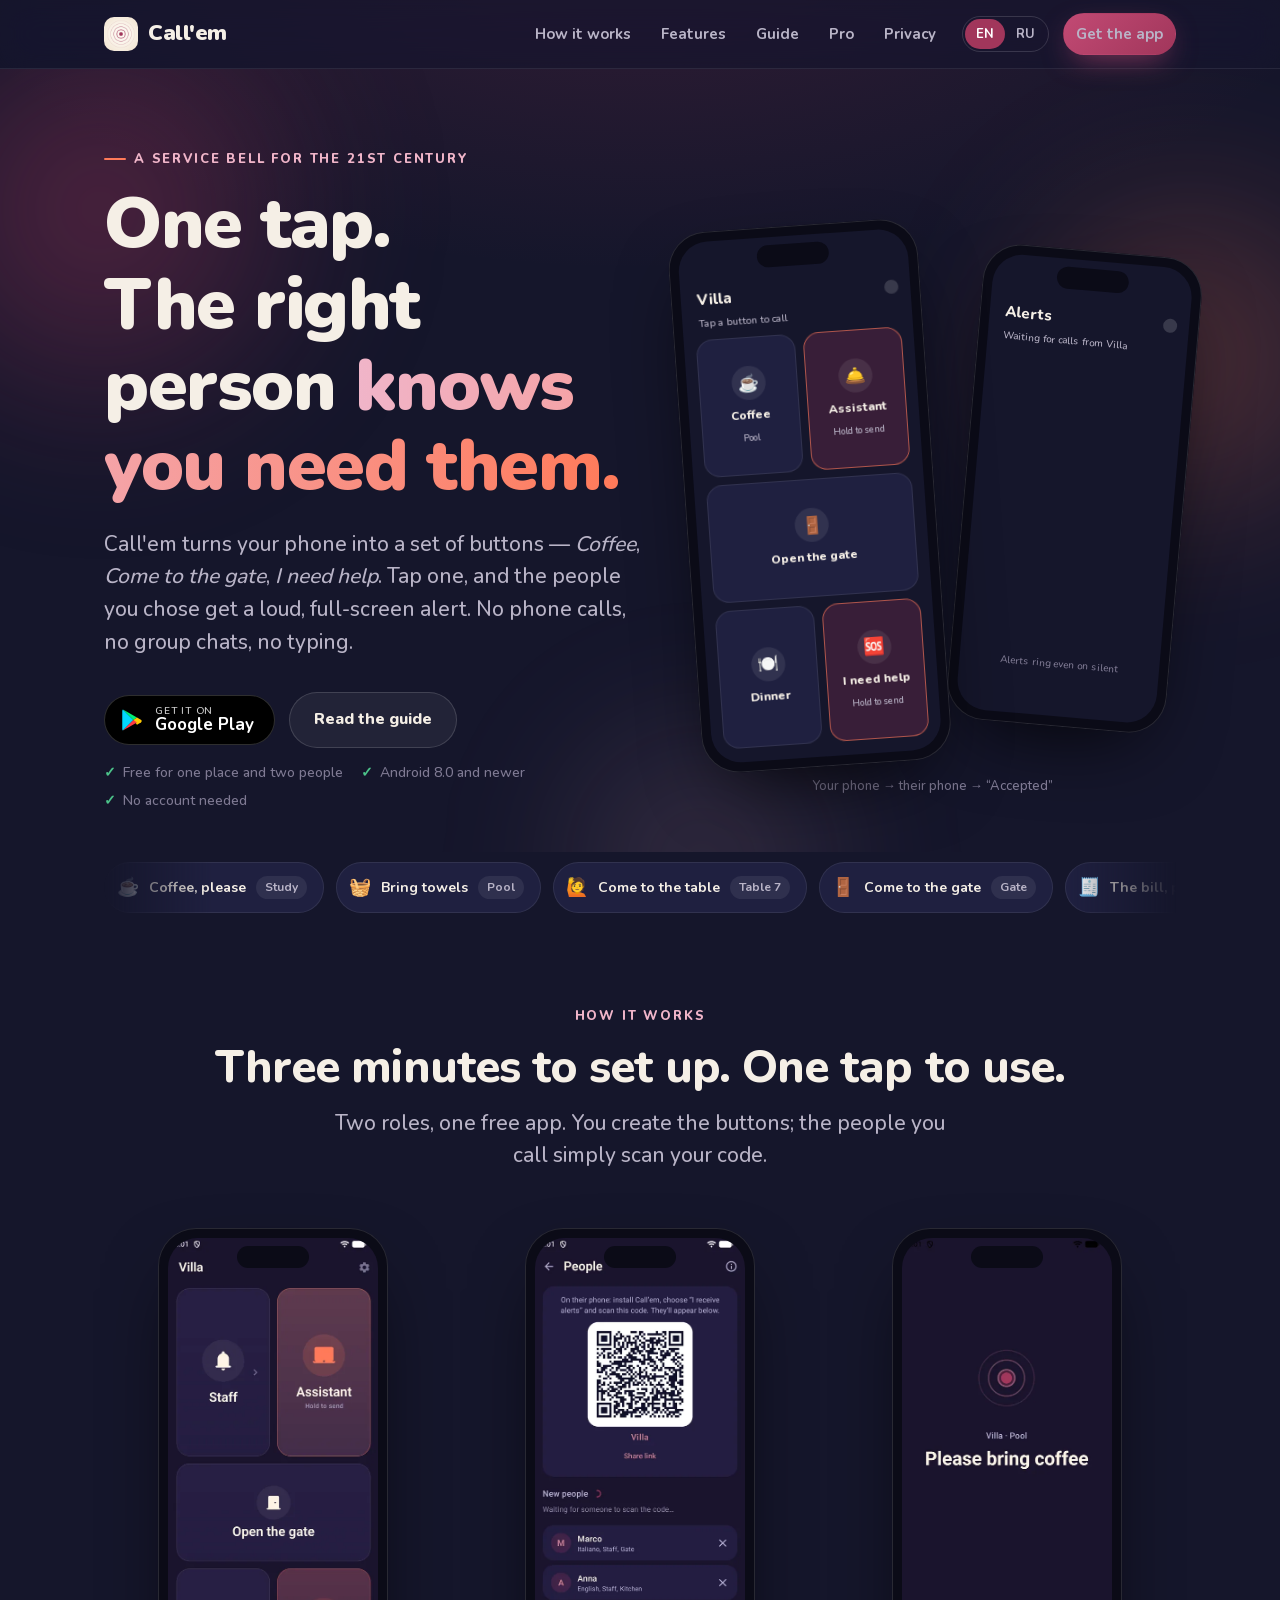
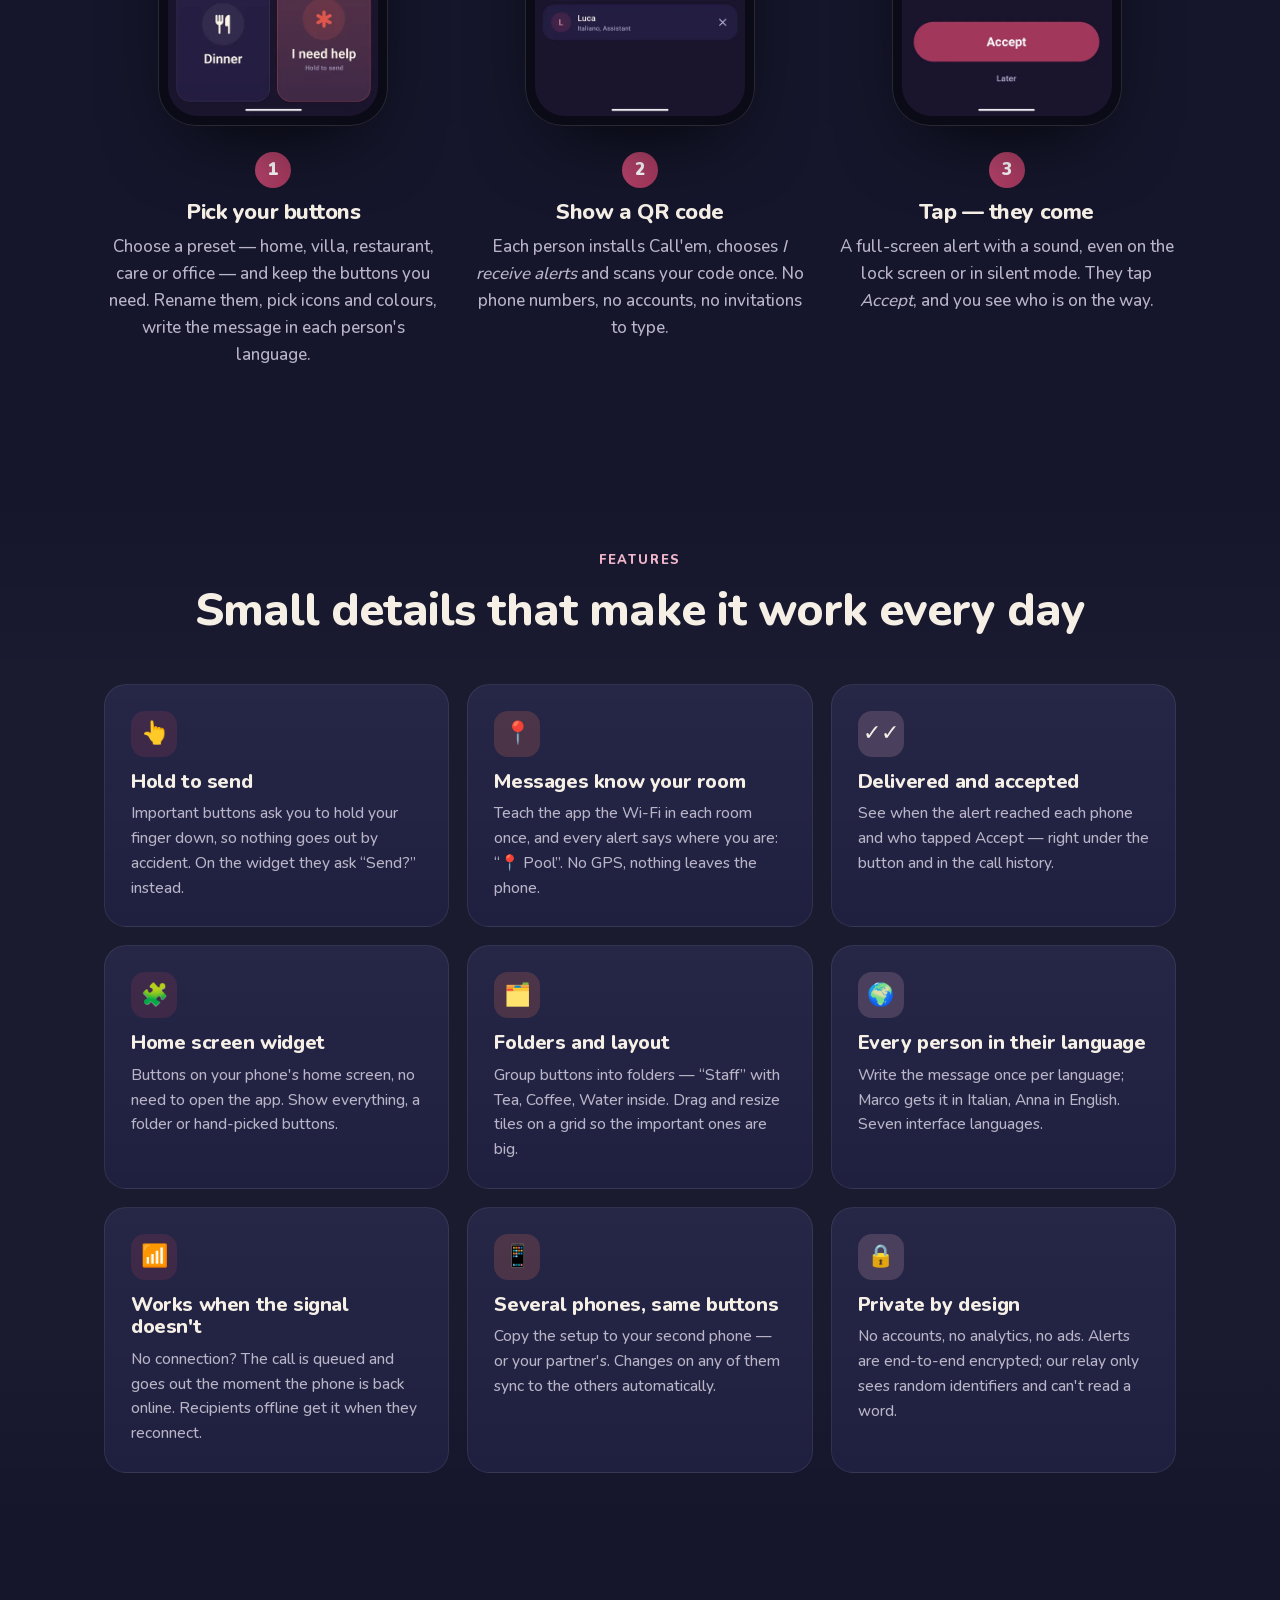
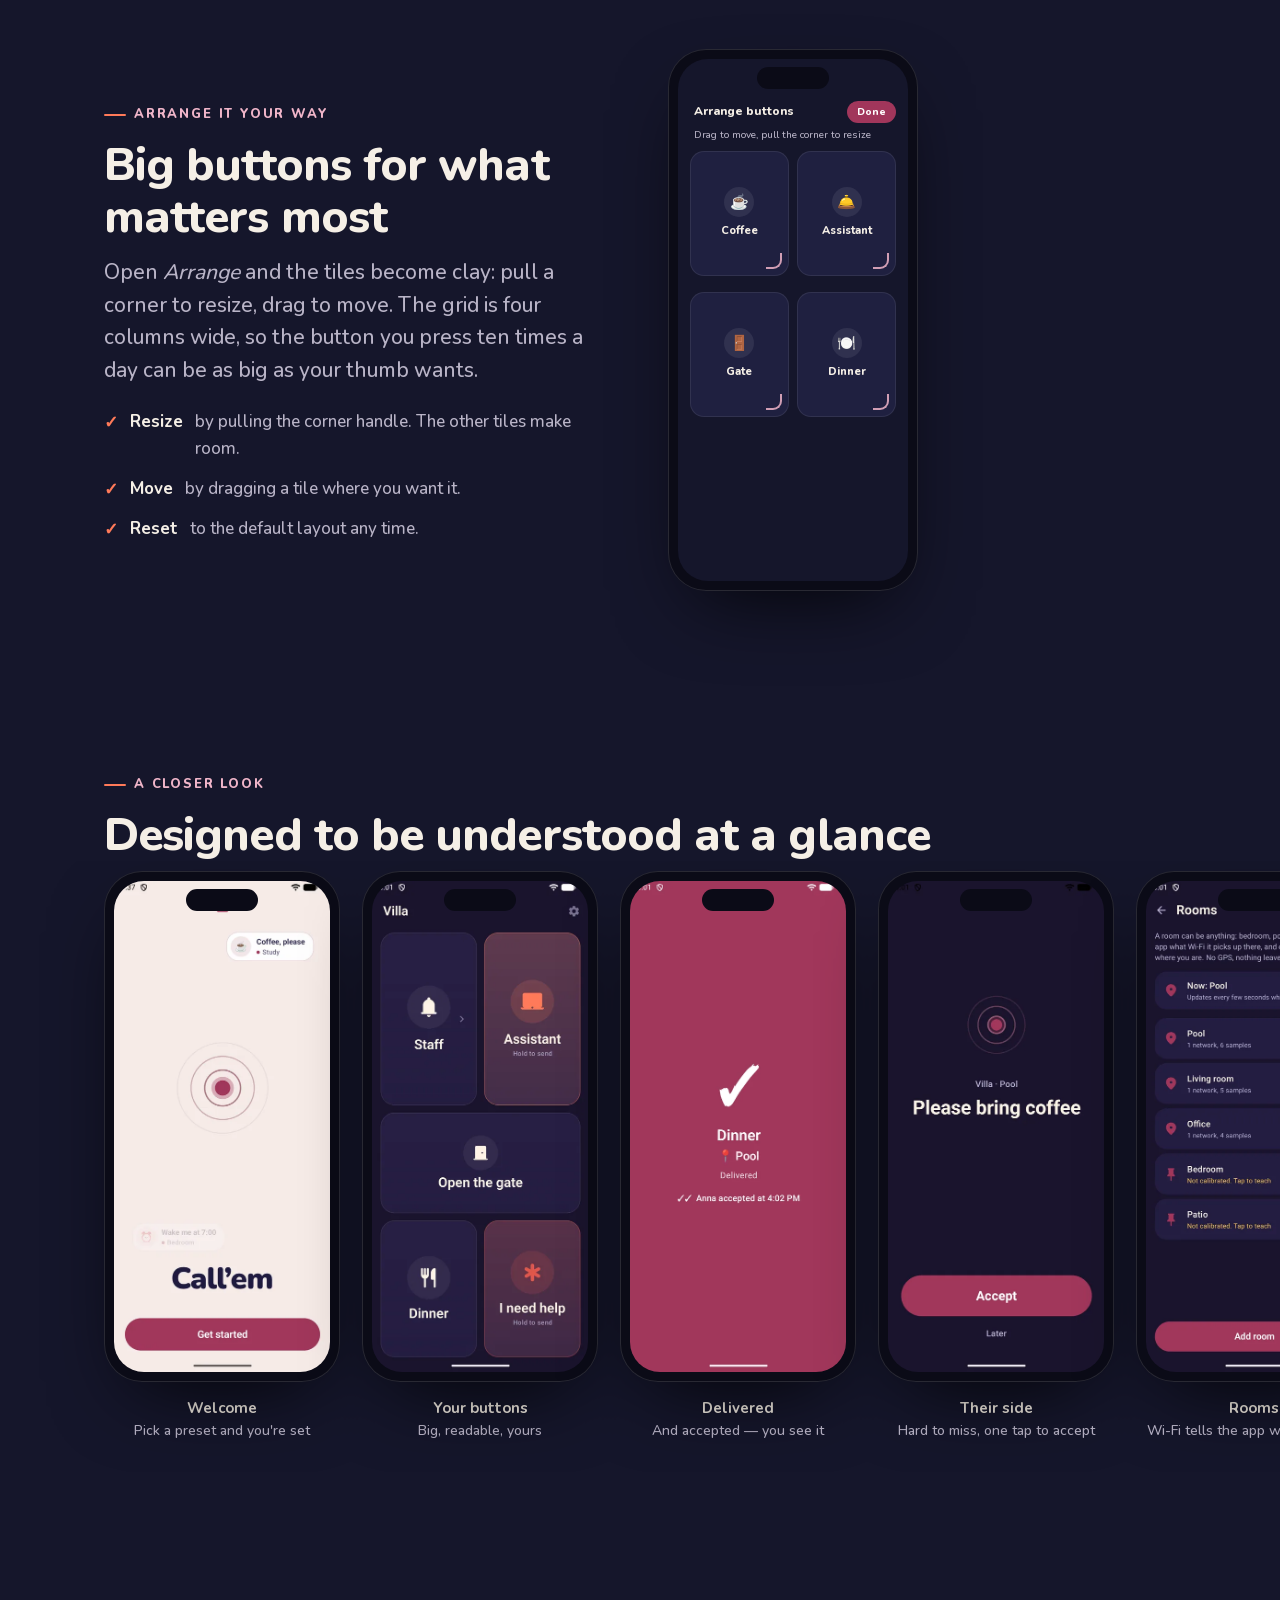
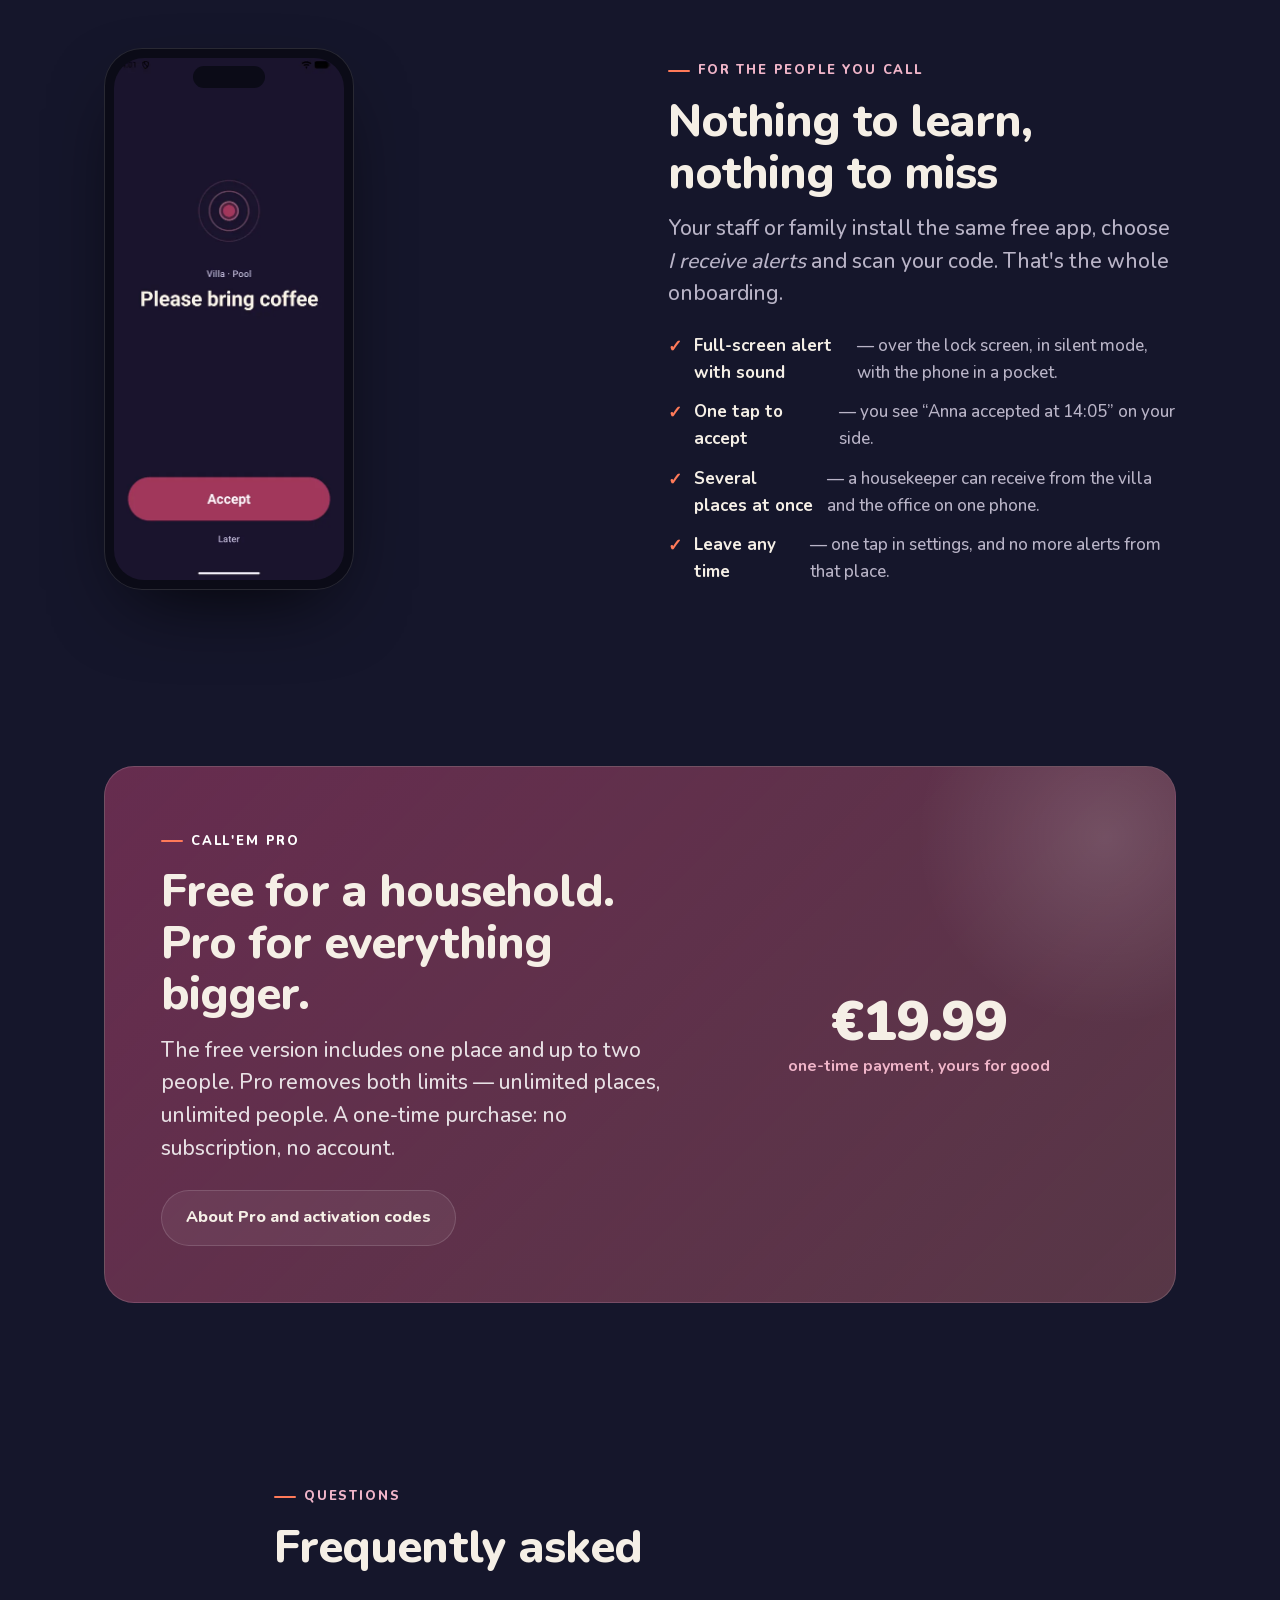
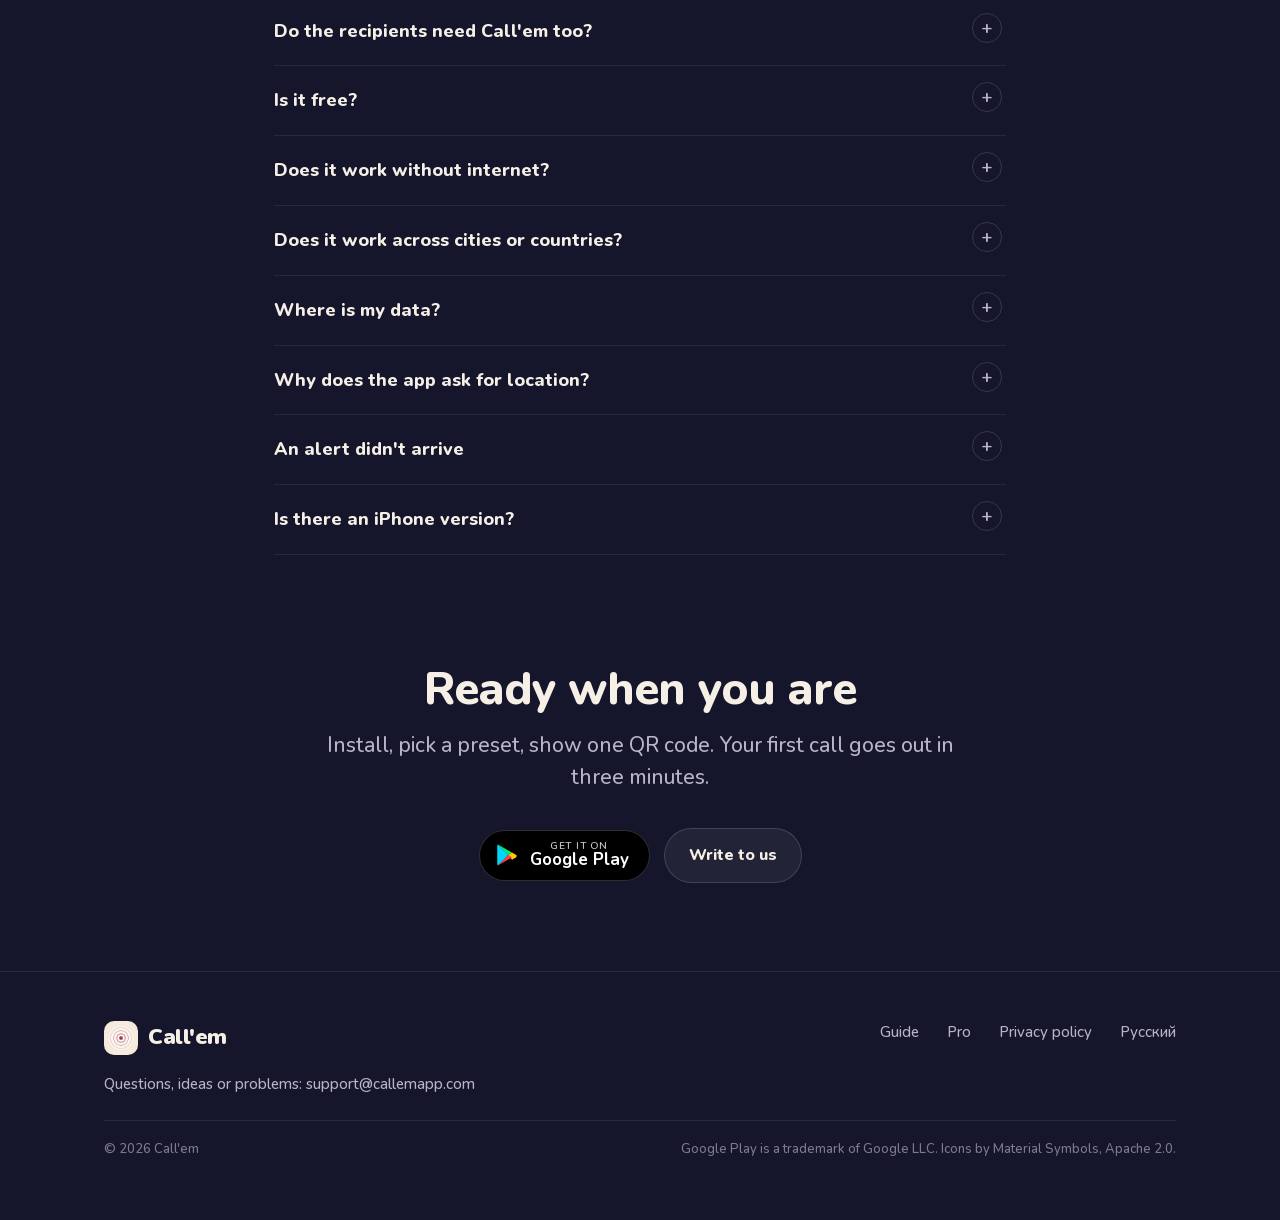
==== commit 96159e5c: "Animated arrange demo; no middle-dot separators; footer and hero notes restyled" ====
--- a/index.html
+++ b/index.html
@@ -52,7 +52,7 @@
           <span><small>Get it on</small><b>Google Play</b></span>
         </a>
         <a class="btn btn-ghost" href="guide.html">Read the guide</a>
-        <span class="note">Free for one place and two people · Android 8.0+ · No account needed</span>
+        <div class="note"><span>Free for one place and two people</span><span>Android 8.0 and newer</span><span>No account needed</span></div>
       </div>
     </div>
 
@@ -70,7 +70,7 @@
               <div class="tile warn"><div class="ic">🆘</div>I need help<small>Hold to send</small></div>
             </div>
           </div>
-          <div class="sent"><div class="check">✓</div><div class="what">Coffee</div><div style="font-size:11px;opacity:.9">📍 Pool · Delivered</div><div class="ok">✓✓ Anna accepted</div></div>
+          <div class="sent"><div class="check">✓</div><div class="what">Coffee</div><div style="font-size:11px;opacity:.9">📍 Pool</div><div style="font-size:10px;opacity:.75">Delivered</div><div class="ok">✓✓ Anna accepted</div></div>
           <div class="finger"></div>
         </div>
       </div>
@@ -172,6 +172,37 @@
   </div>
 </section>
 
+<section id="arrange">
+  <div class="wrap split">
+    <div>
+      <div class="eyebrow rv">Arrange it your way</div>
+      <h2 class="rv d1">Big buttons for what matters most</h2>
+      <p class="lead rv d2" style="margin-top:14px">Open <em>Arrange</em> and the tiles become clay: pull a corner to resize, drag to move. The grid is four columns wide, so the button you press ten times a day can be as big as your thumb wants.</p>
+      <ul class="rv d3">
+        <li><b>Resize</b> by pulling the corner handle. The other tiles make room.</li>
+        <li><b>Move</b> by dragging a tile where you want it.</li>
+        <li><b>Reset</b> to the default layout any time.</li>
+      </ul>
+    </div>
+    <div class="phone arr rv d1" aria-hidden="true">
+      <div class="screen">
+        <div class="scr">
+          <div class="title">Arrange buttons <span class="donebtn">Done</span></div>
+          <div class="status">Drag to move, pull the corner to resize</div>
+          <div class="board">
+            <div class="atile a"><div class="ic">☕</div>Coffee<i class="hdl"></i></div>
+            <div class="atile b"><div class="ic">🛎️</div>Assistant<i class="hdl"></i></div>
+            <div class="atile c"><div class="ic">🚪</div>Gate<i class="hdl"></i></div>
+            <div class="atile d"><div class="ic">🍽️</div>Dinner<i class="hdl"></i></div>
+            <div class="afinger"></div>
+            <div class="veil"></div>
+          </div>
+        </div>
+      </div>
+    </div>
+  </div>
+</section>
+
 <section id="screens">
   <div class="wrap">
     <div class="eyebrow rv">A closer look</div>
@@ -217,7 +248,7 @@
           <div class="cta" style="margin-top:26px"><a class="btn btn-ghost" href="pro.html">About Pro and activation codes</a></div>
         </div>
         <div class="center">
-          <div class="price">€19.99<small>one‑time · yours for good</small></div>
+          <div class="price">€19.99<small>one‑time payment, yours for good</small></div>
         </div>
       </div>
     </div>
@@ -267,7 +298,7 @@
       <a href="privacy.html">Privacy policy</a>
       <a href="index-ru.html">Русский</a>
     </div>
-    <div class="copy">© 2026 Call'em · Google Play is a trademark of Google LLC · Icons: Material Symbols (Apache 2.0)</div>
+    <div class="f-bottom"><span>© 2026 Call'em</span><span>Google Play is a trademark of Google LLC. Icons by Material Symbols, Apache 2.0.</span></div>
   </div>
 </footer>
 <script src="site.js"></script>
--- a/style.css
+++ b/style.css
@@ -110,7 +110,8 @@
 .hero h1 .grad { background: linear-gradient(90deg, var(--pink), var(--coral)); -webkit-background-clip: text; background-clip: text; color: transparent; }
 .hero .lead { margin-top: 22px; max-width: 540px; }
 .cta { display: flex; flex-wrap: wrap; gap: 14px; margin-top: 34px; align-items: center; }
-.cta .note { width: 100%; font-size: 14px; color: var(--dim); }
+.cta .note { width: 100%; display: flex; flex-wrap: wrap; gap: 6px 18px; font-size: 14px; color: var(--dim); }
+.cta .note span::before { content: "✓"; color: var(--ok); font-weight: 900; margin-right: 7px; }
 .blobs { position: absolute; inset: 0; z-index: -1; pointer-events: none; overflow: hidden; }
 .blob { position: absolute; border-radius: 50%; filter: blur(70px); opacity: .55; animation: drift 18s ease-in-out infinite alternate; }
 .blob.a { width: 520px; height: 520px; left: -160px; top: -120px; background: radial-gradient(circle, rgba(161,54,91,0.9), transparent 70%); }
@@ -193,6 +194,55 @@
   .anim .host .sent { opacity: 1; } .anim .host .sent .ok { opacity: 1; } .anim .recv .alert { opacity: 1; } .anim .recv .idle { opacity: 0; }
 }
 
+/* ---------- arrange demo (resize + move), 10 s loop ---------- */
+.arr .scr { padding-top: 42px; }
+.arr .title { font-size: 12px; }
+.donebtn { font-size: 10px; background: var(--wine); color: #fff; padding: 3px 10px; border-radius: 999px; font-weight: 800; }
+.board { position: relative; flex: 1; }
+.atile { position: absolute; border-radius: 14px; background: var(--card); border: 1px solid var(--line); display: flex; flex-direction: column; align-items: center; justify-content: center; gap: 5px; font-weight: 800; font-size: 11px; }
+.atile .ic { width: 30px; height: 30px; border-radius: 50%; background: rgba(255,255,255,0.08); display: grid; place-items: center; font-size: 15px; }
+.atile .hdl { position: absolute; right: 6px; bottom: 6px; width: 16px; height: 16px; border-right: 2.5px solid var(--pink); border-bottom: 2.5px solid var(--pink); border-radius: 0 0 9px 0; opacity: .85; }
+.atile.a { left: 0; top: 0; width: 48%; height: 30%; }
+.atile.b { left: 52%; top: 0; width: 48%; height: 30%; }
+.atile.c { left: 0; top: 34%; width: 48%; height: 30%; }
+.atile.d { left: 52%; top: 34%; width: 48%; height: 30%; }
+.afinger { position: absolute; width: 30px; height: 30px; margin: -15px 0 0 -15px; border-radius: 50%; background: rgba(255,255,255,0.9); box-shadow: 0 6px 18px rgba(0,0,0,0.4); opacity: 0; z-index: 5; left: 60%; top: 45%; }
+.veil { position: absolute; inset: -12px; background: #15162b; opacity: 0; z-index: 6; }
+.anim .atile.a { animation: arrA 10s infinite; }
+.anim .atile.b { animation: arrB 10s infinite; }
+.anim .atile.c { animation: arrC 10s infinite; }
+.anim .atile.d { animation: arrD 10s infinite; }
+.anim .afinger { animation: arrF 10s infinite; }
+.anim .veil { animation: arrV 10s infinite; }
+.anim .donebtn { animation: arrDone 10s infinite; }
+@keyframes arrA { 0%, 20% { width: 48%; } 32%, 100% { width: 100%; } }
+@keyframes arrB { 0%, 22% { left: 52%; top: 0; } 34%, 100% { left: 0; top: 34%; } }
+@keyframes arrC { 0%, 24% { left: 0; top: 34%; } 36%, 58% { left: 52%; top: 34%; } 67%, 100% { left: 0; top: 68%; } }
+@keyframes arrD {
+  0%, 24% { left: 52%; top: 34%; transform: none; box-shadow: none; }
+  36%, 52% { left: 0; top: 68%; transform: none; box-shadow: none; }
+  55% { left: 0; top: 68%; transform: scale(1.06); box-shadow: 0 14px 30px rgba(0,0,0,0.5); }
+  66% { left: 52%; top: 34%; transform: scale(1.06); box-shadow: 0 14px 30px rgba(0,0,0,0.5); }
+  70%, 100% { left: 52%; top: 34%; transform: none; box-shadow: none; }
+}
+@keyframes arrF {
+  0%, 10% { opacity: 0; left: 60%; top: 45%; transform: scale(1); }
+  16% { opacity: 1; left: 46%; top: 28%; }
+  19% { transform: scale(0.85); }
+  20% { left: 46%; top: 28%; }
+  32% { left: 96%; top: 28%; transform: scale(0.85); }
+  36% { opacity: 0; left: 96%; top: 28%; transform: scale(1); }
+  44% { opacity: 0; left: 24%; top: 83%; }
+  50% { opacity: 1; left: 24%; top: 83%; transform: scale(1); }
+  54% { transform: scale(0.85); }
+  55% { left: 24%; top: 83%; }
+  66% { left: 76%; top: 49%; transform: scale(0.85); }
+  70%, 100% { opacity: 0; left: 76%; top: 49%; transform: scale(1); }
+}
+@keyframes arrDone { 0%, 74% { transform: none; filter: none; } 78% { transform: scale(1.15); filter: brightness(1.35); } 82%, 100% { transform: none; filter: none; } }
+@keyframes arrV { 0%, 2% { opacity: 1; } 8%, 93% { opacity: 0; } 98%, 100% { opacity: 1; } }
+@media (prefers-reduced-motion: reduce) { .anim .board *, .anim .donebtn { animation: none !important; } .anim .atile.a { width: 100%; } .anim .atile.b { left: 0; top: 34%; } .anim .atile.c { left: 0; top: 68%; } }
+
 /* ---------- marquee ---------- */
 .marquee { overflow: hidden; padding: 10px 0 0; -webkit-mask-image: linear-gradient(90deg, transparent, #000 10%, #000 90%, transparent); mask-image: linear-gradient(90deg, transparent, #000 10%, #000 90%, transparent); }
 .marquee .track { display: flex; gap: 12px; width: max-content; animation: marquee 40s linear infinite; }
@@ -200,8 +250,7 @@
 @keyframes marquee { to { transform: translateX(-50%); } }
 .chip { display: inline-flex; align-items: center; gap: 10px; padding: 10px 16px 10px 12px; border-radius: 999px; background: var(--card); border: 1px solid var(--line); font-weight: 700; font-size: 14px; white-space: nowrap; }
 .chip em { font-style: normal; font-size: 18px; }
-.chip small { color: var(--dim); font-weight: 600; }
-.chip small::before { content: "·"; margin-right: 8px; }
+.chip small { color: var(--muted); font-weight: 700; font-size: 12px; background: rgba(255,255,255,0.07); padding: 2px 9px; border-radius: 999px; }
 @media (prefers-reduced-motion: reduce) { .marquee .track { animation: none; flex-wrap: wrap; width: auto; } }
 
 /* ---------- cards / grids ---------- */
@@ -268,7 +317,7 @@
 footer .cols { display: flex; flex-wrap: wrap; gap: 8px 28px; }
 footer a { color: var(--muted); }
 footer a:hover { color: var(--ink); }
-footer .copy { width: 100%; font-size: 13px; color: var(--dim); }
+footer .f-bottom { width: 100%; display: flex; flex-wrap: wrap; justify-content: space-between; gap: 6px 24px; font-size: 13px; color: var(--dim); padding-top: 18px; border-top: 1px solid var(--line); }
 
 /* ---------- reveal on scroll ---------- */
 .rv { opacity: 0; transform: translateY(26px); transition: opacity .7s cubic-bezier(.2,.7,.2,1), transform .7s cubic-bezier(.2,.7,.2,1); }
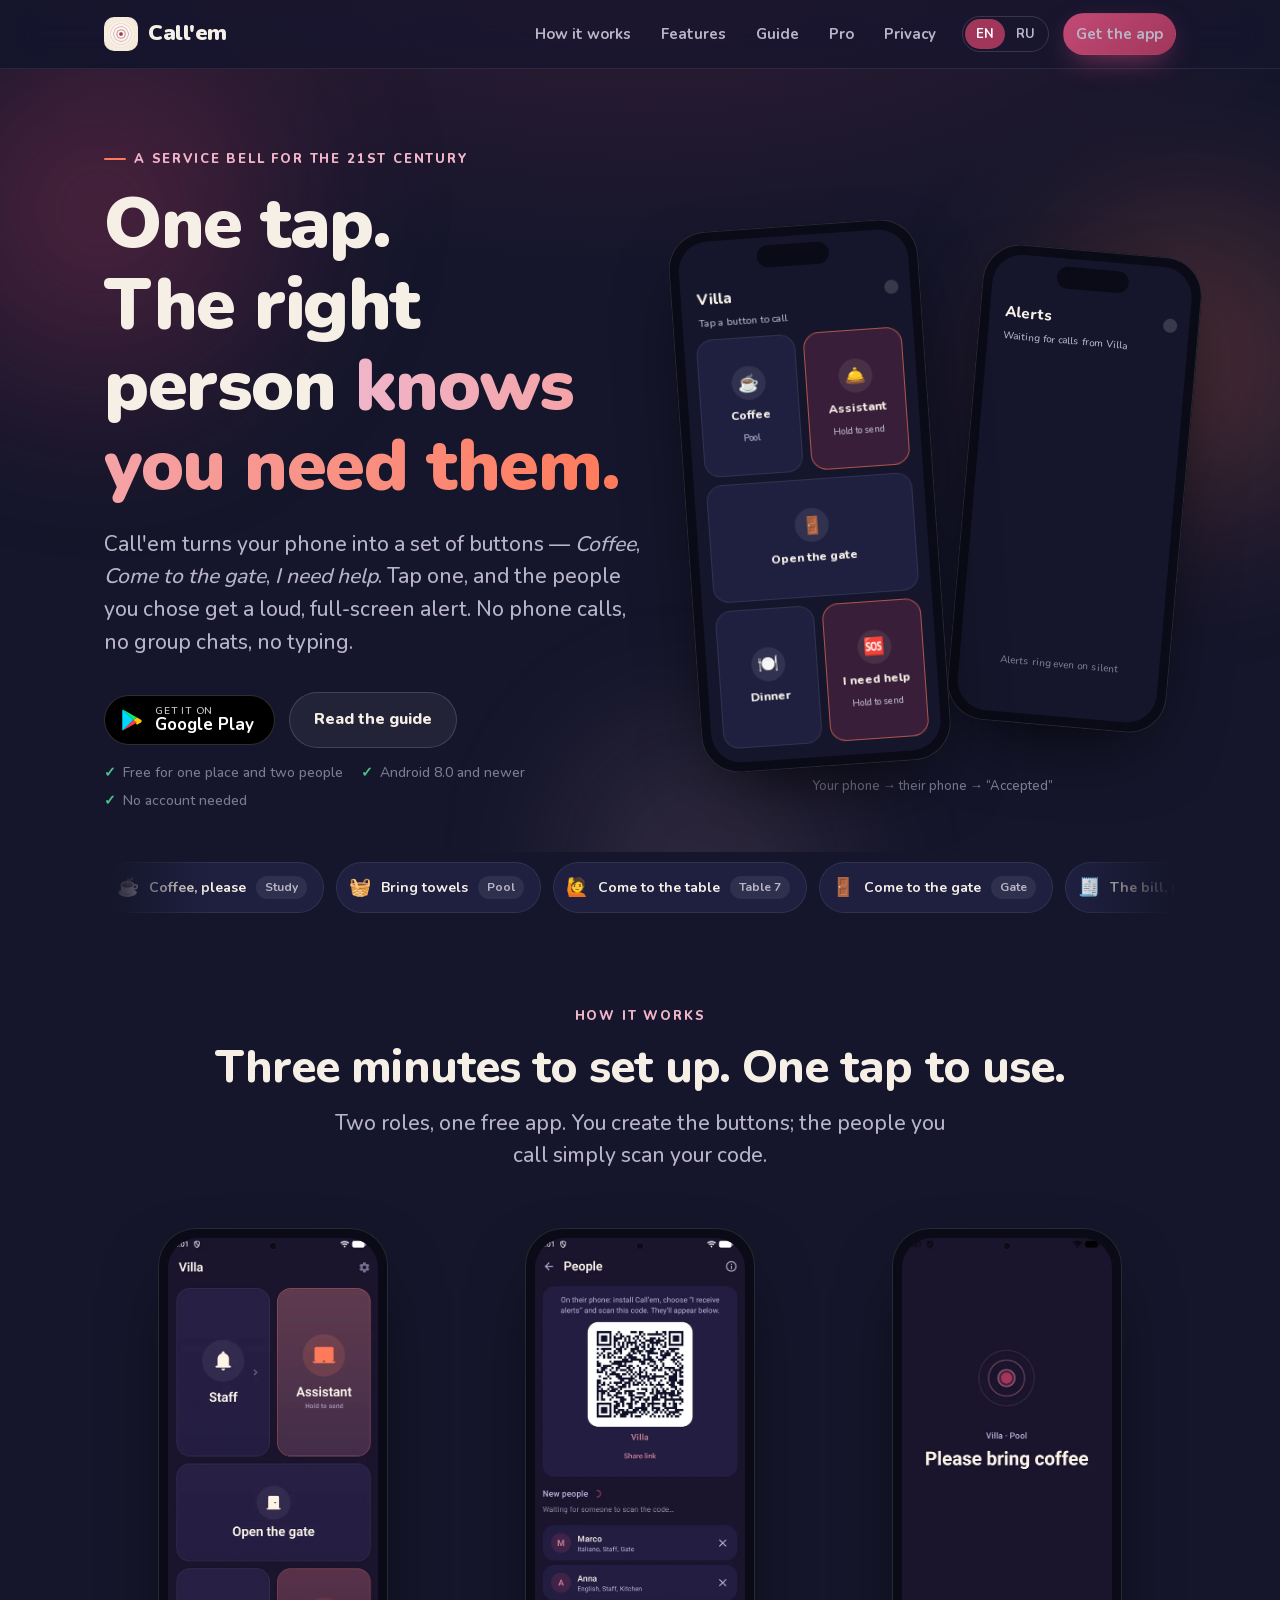
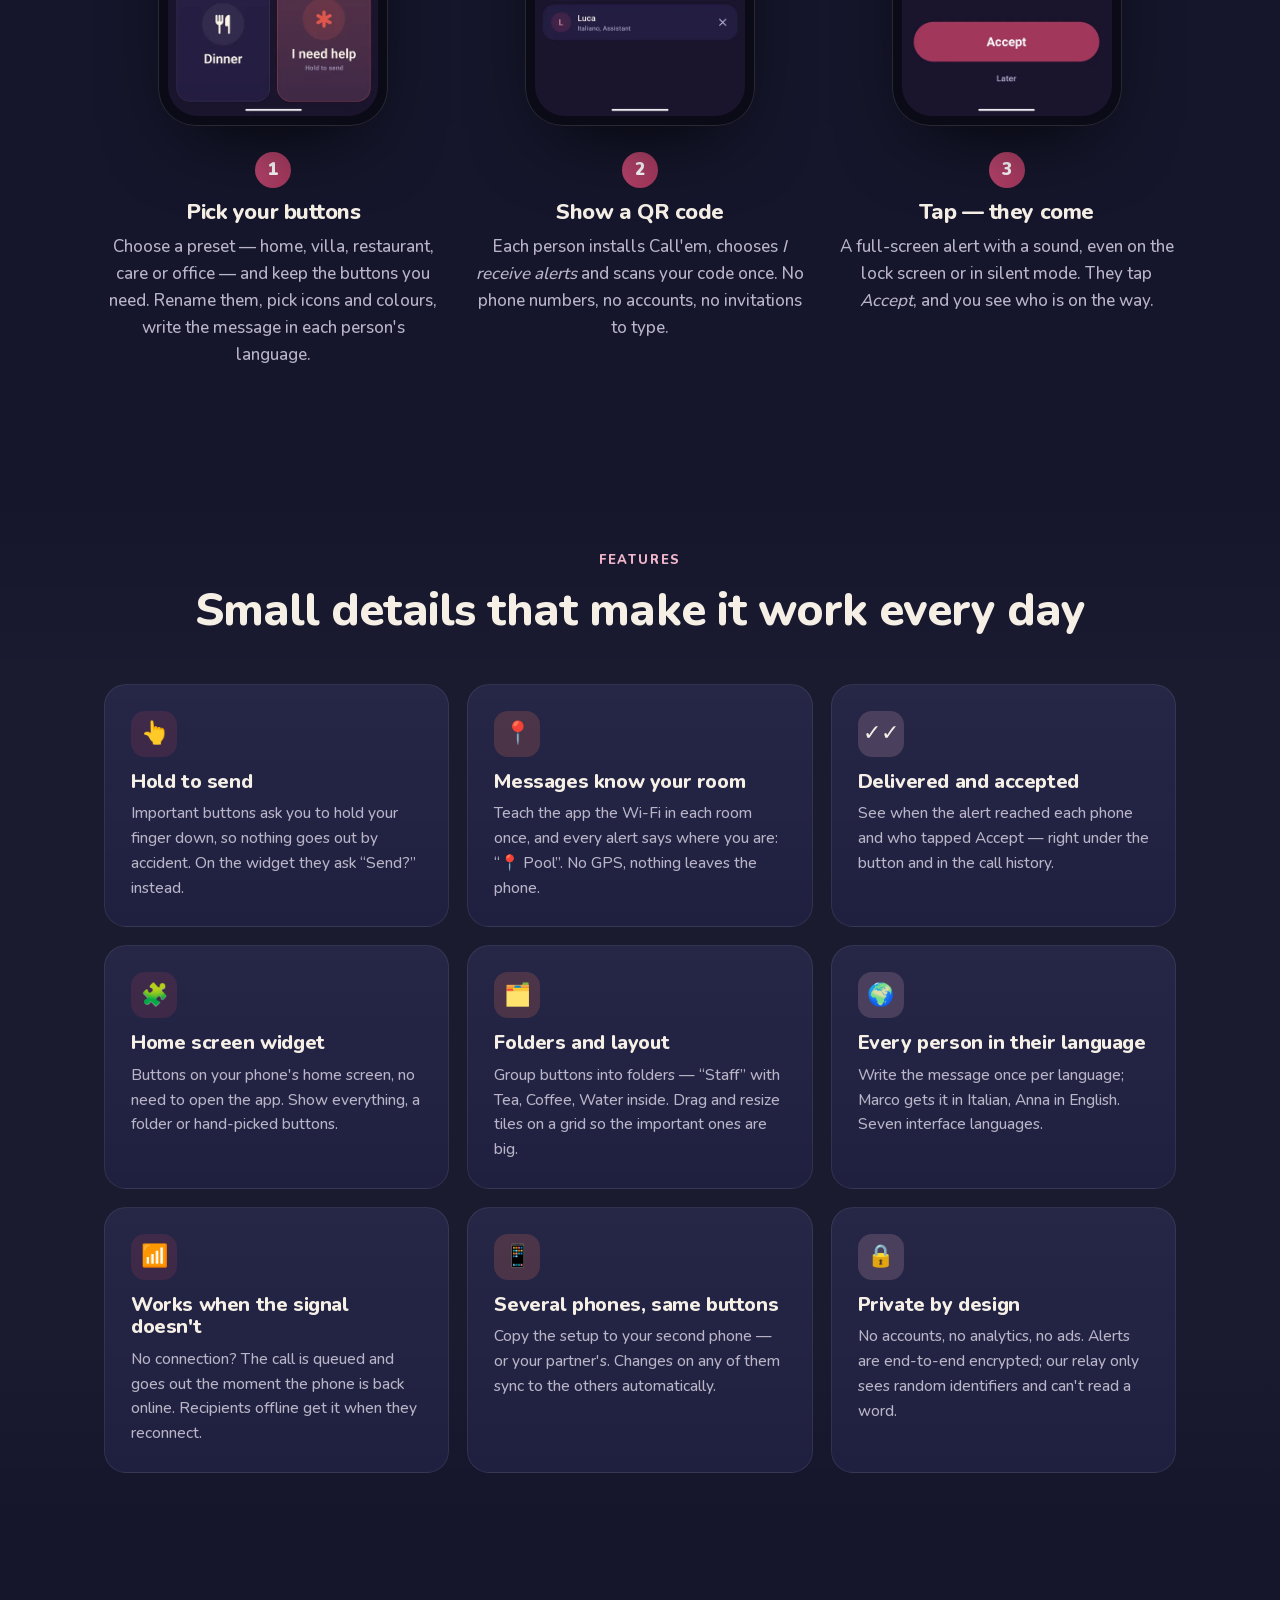
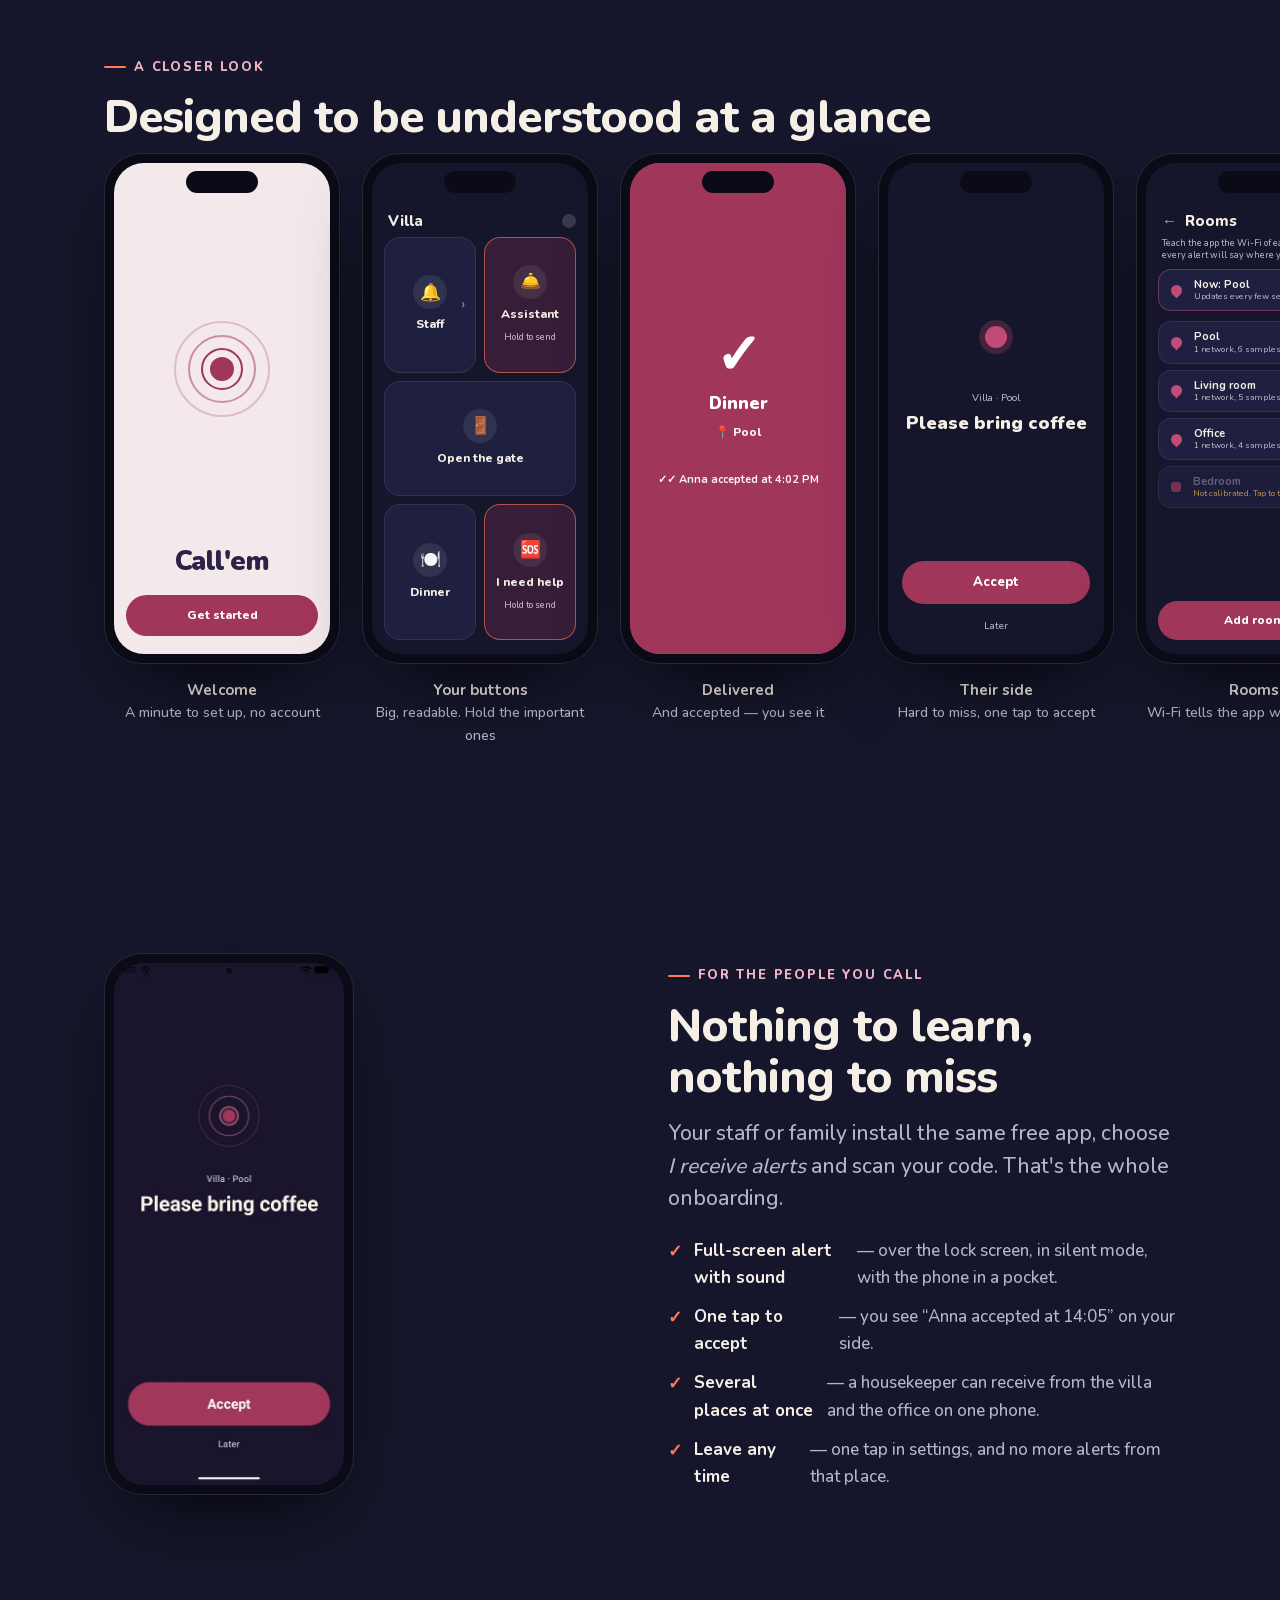
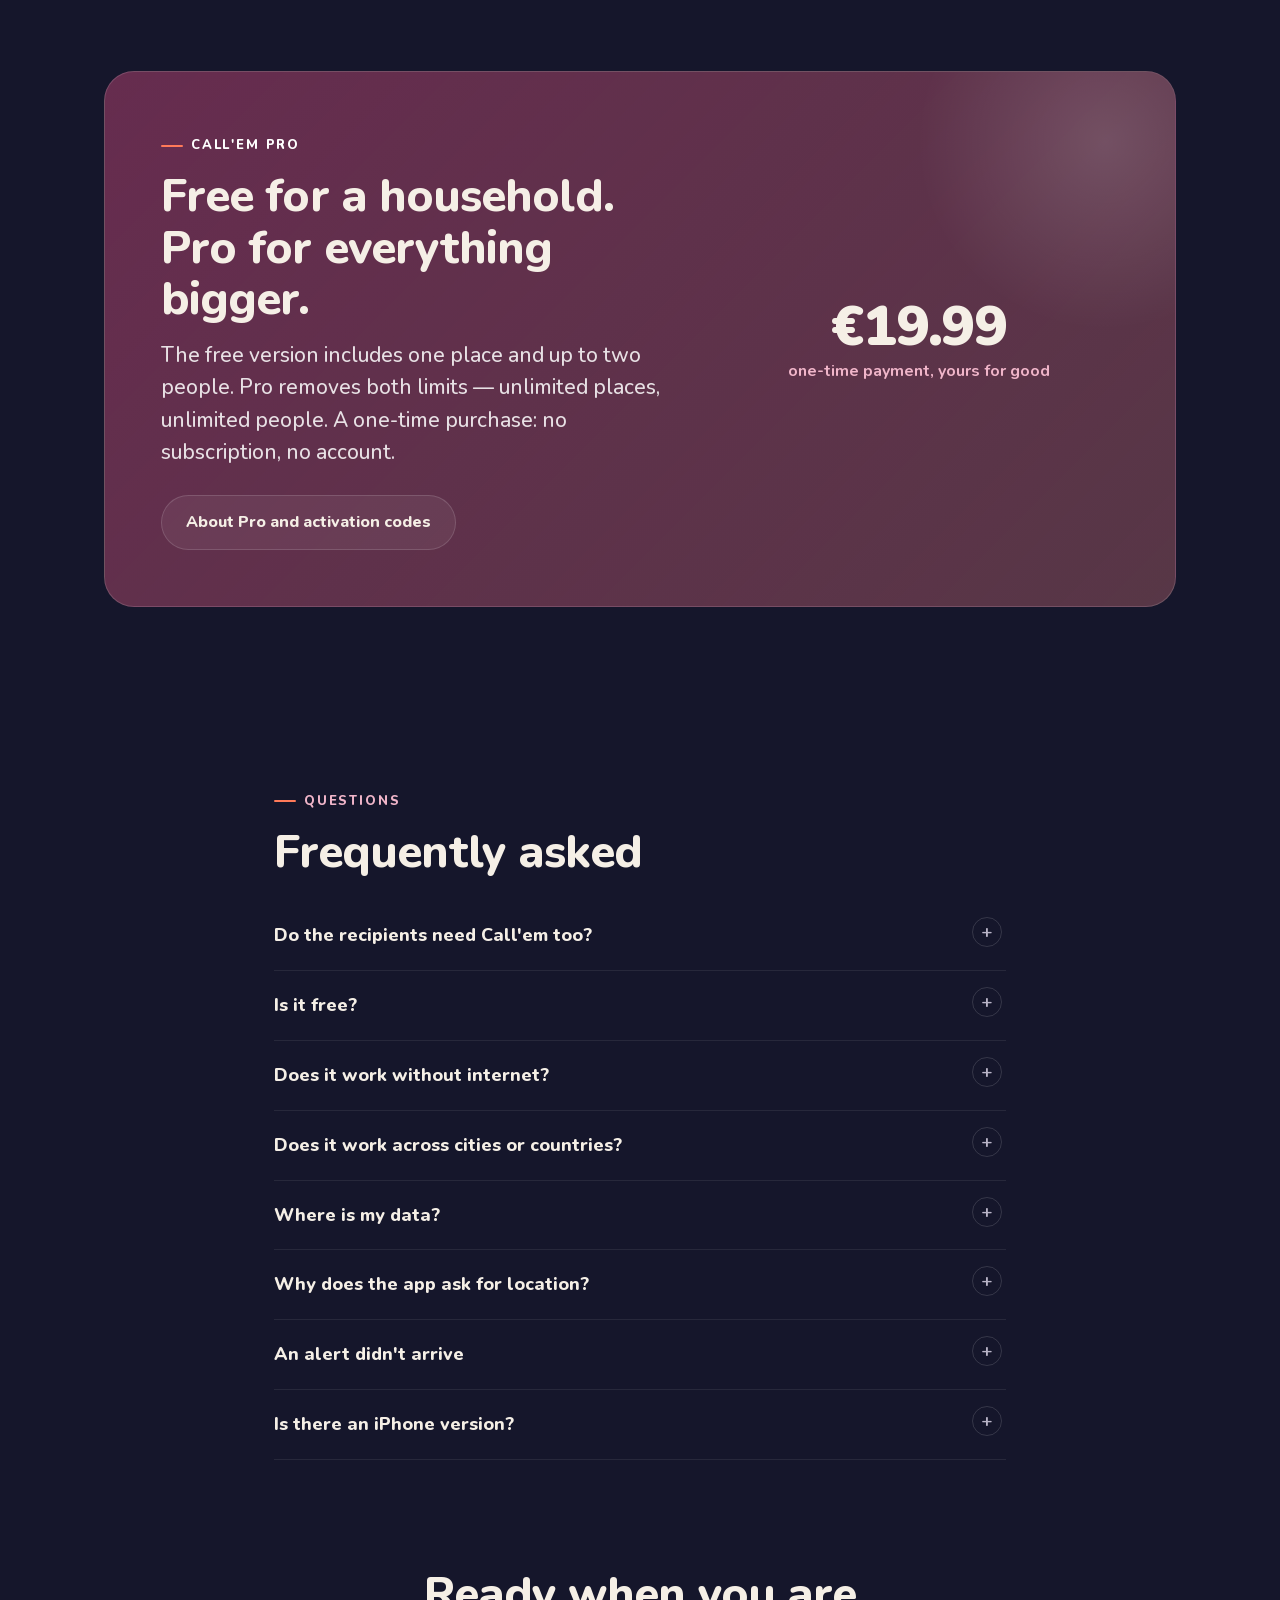
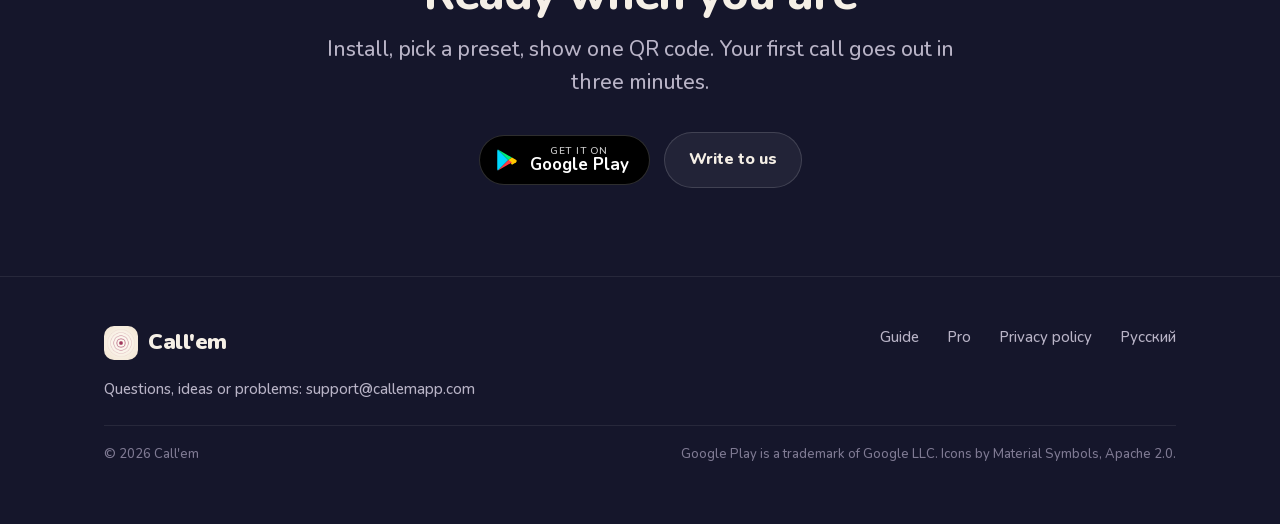
==== commit 57d797fb: "Gallery: every phone in the row is a live scene; arrange demo moved into the row; screenshot phones " ====
--- a/index.html
+++ b/index.html
@@ -5,17 +5,17 @@
 <meta name="viewport" content="width=device-width, initial-scale=1">
 <title>Call'em — one tap, and the right person knows you need them</title>
 <meta name="description" content="Call'em turns your phone into a service bell for your home, villa, restaurant or office. One tap sends a loud alert to the right people — no calls, chats or typing. Free for small teams, end-to-end encrypted, no accounts.">
-<link rel="canonical" href="https://callem-app.github.io/callem-site/">
-<link rel="alternate" hreflang="en" href="https://callem-app.github.io/callem-site/index.html">
-<link rel="alternate" hreflang="ru" href="https://callem-app.github.io/callem-site/index-ru.html">
+<link rel="canonical" href="https://callemapp.com/">
+<link rel="alternate" hreflang="en" href="https://callemapp.com/index.html">
+<link rel="alternate" hreflang="ru" href="https://callemapp.com/index-ru.html">
 <link rel="icon" href="img/icon-32.png" sizes="32x32">
 <link rel="icon" href="img/icon-192.png" sizes="192x192">
 <link rel="apple-touch-icon" href="img/icon-180.png">
 <meta property="og:type" content="website">
 <meta property="og:title" content="Call'em — one tap, and the right person knows you need them">
 <meta property="og:description" content="A service bell in your pocket: buttons that call your staff, family or colleagues. They get a full-screen alert and accept with one tap.">
-<meta property="og:image" content="https://callem-app.github.io/callem-site/img/og.png">
-<meta property="og:url" content="https://callem-app.github.io/callem-site/">
+<meta property="og:image" content="https://callemapp.com/img/og.png">
+<meta property="og:url" content="https://callemapp.com/">
 <meta name="twitter:card" content="summary_large_image">
 <meta name="theme-color" content="#15162b">
 <link rel="stylesheet" href="style.css">
@@ -131,19 +131,19 @@
     </div>
     <div class="steps">
       <div class="step rv">
-        <div class="phone"><div class="screen"><img src="img/en/home.webp" alt="Call'em home screen with buttons Staff, Assistant, Open the gate, Dinner, I need help" loading="lazy" width="480" height="1067"></div></div>
+        <div class="phone shot"><div class="screen"><img src="img/en/home.webp" alt="Call'em home screen with buttons Staff, Assistant, Open the gate, Dinner, I need help" loading="lazy" width="480" height="1067"></div></div>
         <div class="num">1</div>
         <h3>Pick your buttons</h3>
         <p>Choose a preset — home, villa, restaurant, care or office — and keep the buttons you need. Rename them, pick icons and colours, write the message in each person's language.</p>
       </div>
       <div class="step rv d1">
-        <div class="phone"><div class="screen"><img src="img/en/people.webp" alt="People screen with QR code and the people Marco, Anna and Luca" loading="lazy" width="480" height="1067"></div></div>
+        <div class="phone shot"><div class="screen"><img src="img/en/people.webp" alt="People screen with QR code and the people Marco, Anna and Luca" loading="lazy" width="480" height="1067"></div></div>
         <div class="num">2</div>
         <h3>Show a QR code</h3>
         <p>Each person installs Call'em, chooses <em>I receive alerts</em> and scans your code once. No phone numbers, no accounts, no invitations to type.</p>
       </div>
       <div class="step rv d2">
-        <div class="phone"><div class="screen"><img src="img/en/incoming.webp" alt="Incoming alert: Please bring coffee, Villa · Pool, Accept button" loading="lazy" width="480" height="1067"></div></div>
+        <div class="phone shot"><div class="screen"><img src="img/en/incoming.webp" alt="Incoming alert: Please bring coffee, Villa · Pool, Accept button" loading="lazy" width="480" height="1067"></div></div>
         <div class="num">3</div>
         <h3>Tap — they come</h3>
         <p>A full‑screen alert with a sound, even on the lock screen or in silent mode. They tap <em>Accept</em>, and you see who is on the way.</p>
@@ -172,57 +172,26 @@
   </div>
 </section>
 
-<section id="arrange">
-  <div class="wrap split">
-    <div>
-      <div class="eyebrow rv">Arrange it your way</div>
-      <h2 class="rv d1">Big buttons for what matters most</h2>
-      <p class="lead rv d2" style="margin-top:14px">Open <em>Arrange</em> and the tiles become clay: pull a corner to resize, drag to move. The grid is four columns wide, so the button you press ten times a day can be as big as your thumb wants.</p>
-      <ul class="rv d3">
-        <li><b>Resize</b> by pulling the corner handle. The other tiles make room.</li>
-        <li><b>Move</b> by dragging a tile where you want it.</li>
-        <li><b>Reset</b> to the default layout any time.</li>
-      </ul>
-    </div>
-    <div class="phone arr rv d1" aria-hidden="true">
-      <div class="screen">
-        <div class="scr">
-          <div class="title">Arrange buttons <span class="donebtn">Done</span></div>
-          <div class="status">Drag to move, pull the corner to resize</div>
-          <div class="board">
-            <div class="atile a"><div class="ic">☕</div>Coffee<i class="hdl"></i></div>
-            <div class="atile b"><div class="ic">🛎️</div>Assistant<i class="hdl"></i></div>
-            <div class="atile c"><div class="ic">🚪</div>Gate<i class="hdl"></i></div>
-            <div class="atile d"><div class="ic">🍽️</div>Dinner<i class="hdl"></i></div>
-            <div class="afinger"></div>
-            <div class="veil"></div>
-          </div>
-        </div>
-      </div>
-    </div>
-  </div>
-</section>
-
 <section id="screens">
   <div class="wrap">
     <div class="eyebrow rv">A closer look</div>
     <h2 class="rv d1">Designed to be understood at a glance</h2>
     <div class="gallery rv d2">
-      <figure><div class="phone light"><div class="screen"><img src="img/en/welcome.webp" alt="Welcome screen" loading="lazy" width="480" height="1067"></div></div><figcaption><b>Welcome</b>Pick a preset and you're set</figcaption></figure>
-      <figure><div class="phone"><div class="screen"><img src="img/en/home.webp" alt="Home screen with buttons" loading="lazy" width="480" height="1067"></div></div><figcaption><b>Your buttons</b>Big, readable, yours</figcaption></figure>
-      <figure><div class="phone"><div class="screen"><img src="img/en/sent.webp" alt="Sent: Dinner, Pool, delivered, Anna accepted" loading="lazy" width="480" height="1067"></div></div><figcaption><b>Delivered</b>And accepted — you see it</figcaption></figure>
-      <figure><div class="phone"><div class="screen"><img src="img/en/incoming.webp" alt="Incoming alert" loading="lazy" width="480" height="1067"></div></div><figcaption><b>Their side</b>Hard to miss, one tap to accept</figcaption></figure>
-      <figure><div class="phone"><div class="screen"><img src="img/en/rooms.webp" alt="Rooms calibrated by Wi‑Fi" loading="lazy" width="480" height="1067"></div></div><figcaption><b>Rooms</b>Wi‑Fi tells the app where you are</figcaption></figure>
-      <figure><div class="phone"><div class="screen"><img src="img/en/arrange.webp" alt="Arrange buttons on a grid" loading="lazy" width="480" height="1067"></div></div><figcaption><b>Arrange</b>Drag and resize on a grid</figcaption></figure>
-      <figure><div class="phone"><div class="screen"><img src="img/en/folder.webp" alt="Folder Staff with Come, Tea, Coffee, Water, Towels" loading="lazy" width="480" height="1067"></div></div><figcaption><b>Folders</b>Keep it tidy</figcaption></figure>
-      <figure><div class="phone"><div class="screen"><img src="img/en/people.webp" alt="People with QR code" loading="lazy" width="480" height="1067"></div></div><figcaption><b>People</b>One QR code for everyone</figcaption></figure>
+      <figure><div class="phone light g-wel" aria-hidden="true"><div class="screen"><div class="scr wel"><div class="toast t1"><i>☕</i><div><b>Coffee, please</b><small>Study</small></div></div><div class="pulse"><i></i><i></i><i></i><b></b></div><div class="toast t2"><i>⏰</i><div><b>Wake me at 7:00</b><small>Bedroom</small></div></div><div class="wmark">Call'em</div><div class="gobtn">Get started</div></div></div></div><figcaption><b>Welcome</b>A minute to set up, no account</figcaption></figure>
+      <figure><div class="phone g-home" aria-hidden="true"><div class="screen"><div class="scr"><div class="title">Villa <i></i></div><div class="tiles"><div class="tile"><div class="ic">🔔</div>Staff<span class="chev">›</span></div><div class="tile warn hold"><div class="ic"><svg class="prog" viewBox="0 0 40 40"><circle cx="20" cy="20" r="18"/></svg>🛎️</div>Assistant<small>Hold to send</small></div><div class="tile wide"><div class="ic">🚪</div>Open the gate</div><div class="tile"><div class="ic">🍽️</div>Dinner</div><div class="tile warn"><div class="ic">🆘</div>I need help<small>Hold to send</small></div></div></div><div class="gfinger"></div><div class="pill">✓ Assistant sent</div></div></div><figcaption><b>Your buttons</b>Big, readable. Hold the important ones</figcaption></figure>
+      <figure><div class="phone g-sent" aria-hidden="true"><div class="screen"><div class="sent on"><div class="inner"><div class="check">✓</div><div class="what">Dinner</div><div class="wh">📍 Pool</div><div class="st"><span class="s1">Sending…</span><span class="s2">Delivered</span></div><div class="ok">✓✓ Anna accepted at 4:02 PM</div></div></div></div></div><figcaption><b>Delivered</b>And accepted — you see it</figcaption></figure>
+      <figure><div class="phone g-inc" aria-hidden="true"><div class="screen"><div class="alert on"><div class="rings"><i></i><i></i><b></b></div><div class="where">Villa · Pool</div><div class="what">Please bring coffee</div><div class="accept">Accept</div><div class="later">Later</div></div><div class="gfinger"></div><div class="accd"><div class="big">✓</div><div class="lbl">Accepted</div><small>4:02 PM</small></div></div></div><figcaption><b>Their side</b>Hard to miss, one tap to accept</figcaption></figure>
+      <figure><div class="phone g-rooms" aria-hidden="true"><div class="screen"><div class="scr rooms"><div class="title"><span><em>←</em>Rooms</span> <i></i></div><p class="hint">Teach the app the Wi‑Fi of each room, and every alert will say where you are.</p><div class="row now"><span class="pin"></span><div><b>Now: <span class="cur"><span>Pool</span><span>Living room</span><span>Office</span></span></b><small>Updates every few seconds</small></div><span class="live"></span></div><div class="row r1"><span class="pin"></span><div><b>Pool</b><small>1 network, 6 samples</small></div><span class="x">×</span></div><div class="row r2"><span class="pin"></span><div><b>Living room</b><small>1 network, 5 samples</small></div><span class="x">×</span></div><div class="row r3"><span class="pin"></span><div><b>Office</b><small>1 network, 4 samples</small></div><span class="x">×</span></div><div class="row dim"><span class="tack"></span><div><b>Bedroom</b><small class="warn">Not calibrated. Tap to teach</small></div><span class="x">×</span></div><div class="addbtn">Add room</div></div></div></div><figcaption><b>Rooms</b>Wi‑Fi tells the app where you are</figcaption></figure>
+      <figure><div class="phone arr" aria-hidden="true"><div class="screen"><div class="scr"><div class="title">Arrange buttons <span class="donebtn">Done</span></div><div class="status">Drag to move, pull the corner to resize</div><div class="board"><div class="atile a"><div class="ic">☕</div>Coffee<i class="hdl"></i></div><div class="atile b"><div class="ic">🛎️</div>Assistant<i class="hdl"></i></div><div class="atile c"><div class="ic">🚪</div>Gate<i class="hdl"></i></div><div class="atile d"><div class="ic">🍽️</div>Dinner<i class="hdl"></i></div><div class="afinger"></div><div class="veil"></div></div></div></div></div><figcaption><b>Arrange</b>Drag and resize on a grid</figcaption></figure>
+      <figure><div class="phone g-fold" aria-hidden="true"><div class="screen"><div class="scr lv1"><div class="title">Villa <i></i></div><div class="tiles"><div class="tile fstaff"><div class="ripple"></div><div class="ic">🔔</div>Staff<span class="chev">›</span></div><div class="tile warn"><div class="ic">🛎️</div>Assistant<small>Hold to send</small></div><div class="tile wide"><div class="ic">🚪</div>Open the gate</div><div class="tile"><div class="ic">🍽️</div>Dinner</div><div class="tile warn"><div class="ic">🆘</div>I need help<small>Hold to send</small></div></div></div><div class="scr lv2"><div class="title"><span><em>←</em>Staff</span> <i></i></div><div class="tiles"><div class="tile"><div class="ic">🔔</div>Come<small>Hold to send</small></div><div class="tile"><div class="ic">🍵</div>Tea<small>Hold to send</small></div><div class="tile"><div class="ic">☕</div>Coffee<small>Hold to send</small></div><div class="tile"><div class="ic">💧</div>Water<small>Hold to send</small></div><div class="tile"><div class="ic">🧺</div>Towels<small>Hold to send</small></div></div></div><div class="gfinger"></div></div></div><figcaption><b>Folders</b>Keep it tidy</figcaption></figure>
+      <figure><div class="phone g-ppl" aria-hidden="true"><div class="screen"><div class="scr ppl"><div class="title"><span><em>←</em>People</span> <i></i></div><div class="qrcard"><p>On their phone: install Call'em, choose “I receive alerts” and scan this code.</p><div class="qr"></div><b>Villa</b><small>Share link</small></div><div class="newp">New people <i class="spin"></i></div><div class="wait"><span class="w1">Waiting for someone to scan the code…</span><span class="w2">Luca has joined</span></div><div class="prow new"><span class="av">L</span><div><b>Luca</b><small>Italiano, Assistant</small></div><span class="x">×</span></div><div class="prow "><span class="av">M</span><div><b>Marco</b><small>Italiano, Staff, Gate</small></div><span class="x">×</span></div><div class="prow "><span class="av">A</span><div><b>Anna</b><small>English, Staff, Kitchen</small></div><span class="x">×</span></div></div></div></div><figcaption><b>People</b>One QR code for everyone</figcaption></figure>
     </div>
   </div>
 </section>
 
 <section id="receivers">
   <div class="wrap split">
-    <div class="phone rv"><div class="screen"><img src="img/en/incoming.webp" alt="Incoming alert on the receiver's phone" loading="lazy" width="480" height="1067"></div></div>
+    <div class="phone shot rv"><div class="screen"><img src="img/en/incoming.webp" alt="Incoming alert on the receiver's phone" loading="lazy" width="480" height="1067"></div></div>
     <div>
       <div class="eyebrow rv">For the people you call</div>
       <h2 class="rv d1">Nothing to learn, nothing to miss</h2>
--- a/style.css
+++ b/style.css
@@ -127,6 +127,8 @@
   flex: none;
 }
 .phone::before { content: ""; position: absolute; top: 18px; left: 50%; transform: translateX(-50%); width: 72px; height: 22px; border-radius: 12px; background: #0b0b17; z-index: 3; }
+/* real screenshots carry their own status bar: shrink the island to a camera dot that sits inside it */
+.phone.shot::before { top: 13px; width: 10px; height: 10px; border-radius: 50%; box-shadow: inset 0 0 0 2px #1a1a2e; }
 .phone .screen { position: relative; width: 100%; height: 100%; border-radius: 30px; overflow: hidden; background: #15162b; }
 .phone .screen img { width: 100%; height: 100%; object-fit: cover; }
 .phone.light .screen { background: #f4e9ea; }
@@ -242,6 +244,175 @@
 @keyframes arrDone { 0%, 74% { transform: none; filter: none; } 78% { transform: scale(1.15); filter: brightness(1.35); } 82%, 100% { transform: none; filter: none; } }
 @keyframes arrV { 0%, 2% { opacity: 1; } 8%, 93% { opacity: 0; } 98%, 100% { opacity: 1; } }
 @media (prefers-reduced-motion: reduce) { .anim .board *, .anim .donebtn { animation: none !important; } .anim .atile.a { width: 100%; } .anim .atile.b { left: 0; top: 34%; } .anim .atile.c { left: 0; top: 68%; } }
+
+/* ---------- gallery mocks (each phone in the row is a small live scene) ---------- */
+.scr .title em { font-style: normal; color: var(--muted); font-weight: 600; margin-right: 8px; }
+.scr .title > span { display: flex; align-items: center; }
+.tile .chev { position: absolute; right: 10px; top: 50%; transform: translateY(-50%); color: var(--dim); font-size: 16px; font-weight: 600; }
+.gallery .scr { text-align: left; }
+.gfinger { position: absolute; width: 34px; height: 34px; border-radius: 50%; background: rgba(255,255,255,0.9); box-shadow: 0 6px 18px rgba(0,0,0,0.4); z-index: 5; opacity: 0; }
+
+/* welcome (light), 7 s */
+.wel { color: #2b2347; align-items: center; justify-content: flex-end; padding-bottom: 18px; }
+.wel .toast { position: absolute; display: flex; gap: 8px; align-items: center; background: #fff; border-radius: 14px; padding: 7px 10px 7px 7px; box-shadow: 0 8px 22px rgba(80,40,60,0.14); opacity: 0; }
+.wel .toast i { width: 26px; height: 26px; border-radius: 50%; background: #f4e9ea; display: grid; place-items: center; font-style: normal; font-size: 13px; }
+.wel .toast b { display: block; font-size: 10px; line-height: 1.2; }
+.wel .toast small { display: block; color: var(--wine); font-size: 9px; font-weight: 700; }
+.wel .toast small::before { content: ""; display: inline-block; width: 5px; height: 5px; border-radius: 50%; background: var(--wine); margin: 0 4px 1px 0; }
+.wel .t1 { right: 10px; top: 54px; }
+.wel .t2 { left: 10px; bottom: 164px; }
+.wel .pulse { position: absolute; left: 50%; top: 42%; width: 96px; height: 96px; margin: -48px 0 0 -48px; }
+.wel .pulse i { position: absolute; inset: 0; border-radius: 50%; border: 2px solid rgba(161,54,91,0.25); }
+.wel .pulse i:nth-child(2) { inset: 14px; border-color: rgba(161,54,91,0.5); }
+.wel .pulse i:nth-child(3) { inset: 27px; border-color: var(--wine); }
+.wel .pulse b { position: absolute; inset: 36px; border-radius: 50%; background: var(--wine); }
+.wel .wmark { font-weight: 900; font-size: 27px; letter-spacing: -0.5px; margin-bottom: 12px; }
+.wel .gobtn { width: 100%; padding: 11px; border-radius: 999px; background: var(--wine); color: #fff; text-align: center; font-weight: 800; font-size: 12px; }
+.anim .wel .pulse i { animation: welRing 2.6s infinite ease-out; }
+.anim .wel .pulse i:nth-child(2) { animation-delay: .45s; }
+.anim .wel .pulse i:nth-child(3) { animation-delay: .9s; }
+.anim .wel .pulse b { animation: welDot 2.6s infinite; }
+.anim .wel .t1 { animation: welT1 7s infinite; }
+.anim .wel .t2 { animation: welT2 7s infinite; }
+.anim .wel .gobtn { animation: welBtn 3s infinite; }
+@keyframes welRing { 0% { transform: scale(0.72); opacity: 1; } 100% { transform: scale(1.3); opacity: 0; } }
+@keyframes welDot { 0%, 100% { transform: scale(1); } 15% { transform: scale(1.18); } }
+@keyframes welT1 { 0%, 4% { opacity: 0; transform: translateY(8px); } 11%, 44% { opacity: 1; transform: none; } 51%, 100% { opacity: 0; transform: translateY(-6px); } }
+@keyframes welT2 { 0%, 50% { opacity: 0; transform: translateY(8px); } 57%, 91% { opacity: 1; transform: none; } 98%, 100% { opacity: 0; transform: translateY(-6px); } }
+@keyframes welBtn { 0%, 100% { box-shadow: 0 0 0 0 rgba(161,54,91,0.45); } 60% { box-shadow: 0 0 0 10px rgba(161,54,91,0); } }
+
+/* home: hold to send, 7 s */
+.g-home .tile .ic { position: relative; }
+.prog { position: absolute; inset: -6px; width: 46px; height: 46px; transform: rotate(-90deg); }
+.prog circle { fill: none; stroke: var(--coral); stroke-width: 3; stroke-dasharray: 113; stroke-dashoffset: 113; stroke-linecap: round; }
+.g-home .gfinger { left: 147px; top: 106px; }
+.pill { position: absolute; left: 50%; bottom: 22px; transform: translate(-50%, 10px); background: var(--ok); color: #0d1b14; font-weight: 800; font-size: 11px; padding: 7px 13px; border-radius: 999px; white-space: nowrap; opacity: 0; z-index: 4; }
+.anim .g-home .gfinger { animation: holdFinger 7s infinite; }
+.anim .g-home .prog circle { animation: holdProg 7s infinite; }
+.anim .g-home .tile.hold { animation: holdTile 7s infinite; }
+.anim .g-home .pill { animation: pillIn 7s infinite; }
+@keyframes holdFinger { 0%, 6% { opacity: 0; transform: translate(26px, 36px); } 13% { opacity: 1; transform: none; } 16%, 42% { opacity: 1; transform: scale(0.82); } 47%, 100% { opacity: 0; transform: translate(0, -10px); } }
+@keyframes holdProg { 0%, 16% { stroke-dashoffset: 113; } 40%, 46% { stroke-dashoffset: 0; } 50%, 100% { stroke-dashoffset: 113; } }
+@keyframes holdTile { 0%, 40% { background: rgba(161,54,91,0.25); transform: none; } 43%, 48% { background: var(--wine); transform: scale(1.04); } 54%, 100% { background: rgba(161,54,91,0.25); transform: none; } }
+@keyframes pillIn { 0%, 42% { opacity: 0; transform: translate(-50%, 10px); } 47%, 80% { opacity: 1; transform: translate(-50%, 0); } 86%, 100% { opacity: 0; transform: translate(-50%, 10px); } }
+
+/* sent: sending → delivered → accepted, 7 s */
+.g-sent .screen { background: var(--wine); }
+.sent.on { opacity: 1; }
+.sent .inner { display: flex; flex-direction: column; align-items: center; gap: 6px; width: 100%; }
+.sent .wh { font-size: 12px; font-weight: 800; opacity: .95; }
+.sent .st { position: relative; height: 15px; width: 100%; font-size: 11px; opacity: .85; margin-top: 2px; }
+.sent .st span { position: absolute; left: 0; right: 0; top: 0; opacity: 0; }
+.anim .g-sent .check { animation: sentPop 7s infinite; }
+.anim .g-sent .s1 { animation: stOne 7s infinite; }
+.anim .g-sent .s2 { animation: stTwo 7s infinite; }
+.anim .g-sent .ok { animation: okLater 7s infinite; }
+.anim .g-sent .inner { animation: sentLoop 7s infinite; }
+@keyframes sentPop { 0%, 3% { transform: scale(0.4); opacity: 0; } 11% { transform: scale(1.12); opacity: 1; } 15%, 100% { transform: none; opacity: 1; } }
+@keyframes stOne { 0%, 8% { opacity: 0; } 12%, 30% { opacity: 1; } 34%, 100% { opacity: 0; } }
+@keyframes stTwo { 0%, 33% { opacity: 0; } 37%, 100% { opacity: 1; } }
+@keyframes okLater { 0%, 56% { opacity: 0; transform: translateY(6px); } 62%, 100% { opacity: 1; transform: none; } }
+@keyframes sentLoop { 0% { opacity: 0; } 4%, 93% { opacity: 1; } 100% { opacity: 0; } }
+
+/* incoming: ringing → accepted, 6 s */
+.alert.on { opacity: 1; }
+.g-inc .alert .rings { margin-top: auto; }
+.g-inc .alert .accept { margin-top: auto; }
+.g-inc .gfinger { left: 100px; top: 396px; }
+.accd { position: absolute; inset: 0; background: var(--ok); color: #0d1b14; display: flex; flex-direction: column; align-items: center; justify-content: center; gap: 4px; opacity: 0; z-index: 4; }
+.accd .big { font-size: 56px; font-weight: 900; line-height: 1; }
+.accd .lbl { font-size: 17px; font-weight: 900; }
+.accd small { font-size: 11px; font-weight: 700; opacity: .8; }
+.anim .g-inc .rings i:nth-child(1) { animation: ring 1.6s infinite; }
+.anim .g-inc .rings i:nth-child(2) { animation: ring 1.6s .5s infinite; }
+.anim .g-inc .gfinger { animation: incFinger 6s infinite; }
+.anim .g-inc .accept { animation: incAccept 6s infinite; }
+.anim .g-inc .accd { animation: accdIn 6s infinite; }
+@keyframes incFinger { 0%, 40% { opacity: 0; transform: translate(30px, 30px); } 48% { opacity: 1; transform: none; } 52% { transform: scale(0.82); } 56% { opacity: 1; transform: none; } 60%, 100% { opacity: 0; } }
+@keyframes incAccept { 0%, 50% { transform: none; filter: none; } 53% { transform: scale(0.94); filter: brightness(1.3); } 56%, 100% { transform: none; filter: none; } }
+@keyframes accdIn { 0%, 54% { opacity: 0; transform: translateY(16px); } 59%, 90% { opacity: 1; transform: none; } 96%, 100% { opacity: 0; transform: translateY(-8px); } }
+
+/* rooms: "Now" follows the Wi‑Fi, 9 s */
+.rooms .hint { font-size: 9px; line-height: 1.35; color: var(--muted); margin: 0 4px 8px; }
+.rooms .row { display: flex; align-items: center; gap: 9px; background: var(--card); border: 1px solid var(--line); border-radius: 13px; padding: 8px 10px; margin-bottom: 6px; }
+.rooms .row > div { flex: 1; min-width: 0; }
+.rooms .row b { display: block; font-size: 11px; line-height: 1.2; white-space: nowrap; }
+.rooms .row small { display: block; font-size: 8.5px; color: var(--muted); line-height: 1.3; }
+.rooms .row small.warn { color: #f0b85a; }
+.rooms .row.now { border-color: rgba(194,74,116,0.5); margin-bottom: 10px; }
+.rooms .row.dim { opacity: .75; }
+.rooms .x { color: var(--dim); font-size: 14px; }
+.pin { width: 11px; height: 11px; border-radius: 50% 50% 50% 0; transform: rotate(-45deg); background: var(--wine2); flex: none; margin: 0 3px 0 2px; }
+.tack { width: 10px; height: 10px; border-radius: 3px; background: var(--wine2); opacity: .7; flex: none; margin: 0 3px 0 2px; }
+.live { width: 7px; height: 7px; border-radius: 50%; background: var(--ok); flex: none; }
+.rooms .cur { position: relative; display: inline-block; min-width: 60px; height: 13px; vertical-align: top; }
+.rooms .cur span { position: absolute; left: 0; top: 0; opacity: 0; }
+.rooms .cur span:first-child { opacity: 1; }
+.rooms .addbtn { margin-top: auto; padding: 10px; border-radius: 999px; background: var(--wine); color: #fff; text-align: center; font-weight: 800; font-size: 12px; }
+.anim .rooms .live { animation: liveDot 1.6s infinite; }
+.anim .rooms .cur span:nth-child(1) { animation: curA 9s infinite; }
+.anim .rooms .cur span:nth-child(2) { animation: curB 9s infinite; }
+.anim .rooms .cur span:nth-child(3) { animation: curC 9s infinite; }
+.anim .rooms .r1 { animation: rowA 9s infinite; }
+.anim .rooms .r2 { animation: rowB 9s infinite; }
+.anim .rooms .r3 { animation: rowC 9s infinite; }
+@keyframes liveDot { 0%, 100% { box-shadow: 0 0 0 0 rgba(76,195,138,0.6); } 70% { box-shadow: 0 0 0 6px rgba(76,195,138,0); } }
+@keyframes curA { 0%, 30% { opacity: 1; } 33%, 96% { opacity: 0; } 99%, 100% { opacity: 1; } }
+@keyframes curB { 0%, 33% { opacity: 0; } 36%, 63% { opacity: 1; } 66%, 100% { opacity: 0; } }
+@keyframes curC { 0%, 66% { opacity: 0; } 69%, 96% { opacity: 1; } 99%, 100% { opacity: 0; } }
+@keyframes rowA { 0%, 30% { background: rgba(194,74,116,0.22); border-color: rgba(194,74,116,0.6); } 34%, 96% { background: var(--card); border-color: var(--line); } 100% { background: rgba(194,74,116,0.22); border-color: rgba(194,74,116,0.6); } }
+@keyframes rowB { 0%, 32% { background: var(--card); border-color: var(--line); } 36%, 63% { background: rgba(194,74,116,0.22); border-color: rgba(194,74,116,0.6); } 67%, 100% { background: var(--card); border-color: var(--line); } }
+@keyframes rowC { 0%, 65% { background: var(--card); border-color: var(--line); } 69%, 96% { background: rgba(194,74,116,0.22); border-color: rgba(194,74,116,0.6); } 100% { background: var(--card); border-color: var(--line); } }
+
+/* folder: tap Staff → inside the folder → back, 8 s */
+.g-fold .lv2 { background: #15162b; transform: translateX(100%); z-index: 3; }
+.g-fold .gfinger { left: 52px; top: 110px; }
+.anim .g-fold .gfinger { animation: foldFinger 8s infinite; }
+.anim .g-fold .fstaff .ripple { animation: foldRipple 8s infinite; }
+.anim .g-fold .lv2 { animation: foldSlide 8s infinite; }
+@keyframes foldFinger { 0%, 5% { opacity: 0; transform: translate(30px, 36px); } 12% { opacity: 1; transform: none; } 15% { transform: scale(0.82); } 18% { opacity: 1; transform: none; } 22%, 100% { opacity: 0; } }
+@keyframes foldRipple { 0%, 14% { opacity: 0; transform: scale(0.3); } 17% { opacity: 1; } 26%, 100% { opacity: 0; transform: scale(2.2); } }
+@keyframes foldSlide { 0%, 17% { transform: translateX(100%); } 24%, 72% { transform: none; } 79%, 100% { transform: translateX(100%); } }
+
+/* people: QR, then someone scans it, 8 s */
+.ppl .qrcard { background: var(--card); border: 1px solid var(--line); border-radius: 14px; padding: 10px 10px 9px; text-align: center; margin-bottom: 10px; }
+.ppl .qrcard p { font-size: 8.5px; line-height: 1.35; color: var(--muted); margin: 0 0 8px; }
+.ppl .qr { width: 78px; height: 78px; margin: 0 auto 6px; border-radius: 8px; background: #fff url("data:image/svg+xml,%3Csvg xmlns='http://www.w3.org/2000/svg' viewBox='0 0 21 21' shape-rendering='crispEdges'%3E%3Cpath d='M0 0h1v1h-1zM1 0h1v1h-1zM2 0h1v1h-1zM3 0h1v1h-1zM4 0h1v1h-1zM5 0h1v1h-1zM6 0h1v1h-1zM0 1h1v1h-1zM6 1h1v1h-1zM0 2h1v1h-1zM2 2h1v1h-1zM3 2h1v1h-1zM4 2h1v1h-1zM6 2h1v1h-1zM0 3h1v1h-1zM2 3h1v1h-1zM3 3h1v1h-1zM4 3h1v1h-1zM6 3h1v1h-1zM0 4h1v1h-1zM2 4h1v1h-1zM3 4h1v1h-1zM4 4h1v1h-1zM6 4h1v1h-1zM0 5h1v1h-1zM6 5h1v1h-1zM0 6h1v1h-1zM1 6h1v1h-1zM2 6h1v1h-1zM3 6h1v1h-1zM4 6h1v1h-1zM5 6h1v1h-1zM6 6h1v1h-1zM14 0h1v1h-1zM15 0h1v1h-1zM16 0h1v1h-1zM17 0h1v1h-1zM18 0h1v1h-1zM19 0h1v1h-1zM20 0h1v1h-1zM14 1h1v1h-1zM20 1h1v1h-1zM14 2h1v1h-1zM16 2h1v1h-1zM17 2h1v1h-1zM18 2h1v1h-1zM20 2h1v1h-1zM14 3h1v1h-1zM16 3h1v1h-1zM17 3h1v1h-1zM18 3h1v1h-1zM20 3h1v1h-1zM14 4h1v1h-1zM16 4h1v1h-1zM17 4h1v1h-1zM18 4h1v1h-1zM20 4h1v1h-1zM14 5h1v1h-1zM20 5h1v1h-1zM14 6h1v1h-1zM15 6h1v1h-1zM16 6h1v1h-1zM17 6h1v1h-1zM18 6h1v1h-1zM19 6h1v1h-1zM20 6h1v1h-1zM0 14h1v1h-1zM1 14h1v1h-1zM2 14h1v1h-1zM3 14h1v1h-1zM4 14h1v1h-1zM5 14h1v1h-1zM6 14h1v1h-1zM0 15h1v1h-1zM6 15h1v1h-1zM0 16h1v1h-1zM2 16h1v1h-1zM3 16h1v1h-1zM4 16h1v1h-1zM6 16h1v1h-1zM0 17h1v1h-1zM2 17h1v1h-1zM3 17h1v1h-1zM4 17h1v1h-1zM6 17h1v1h-1zM0 18h1v1h-1zM2 18h1v1h-1zM3 18h1v1h-1zM4 18h1v1h-1zM6 18h1v1h-1zM0 19h1v1h-1zM6 19h1v1h-1zM0 20h1v1h-1zM1 20h1v1h-1zM2 20h1v1h-1zM3 20h1v1h-1zM4 20h1v1h-1zM5 20h1v1h-1zM6 20h1v1h-1zM9 0h1v1h-1zM10 0h1v1h-1zM12 0h1v1h-1zM10 1h1v1h-1zM11 1h1v1h-1zM9 2h1v1h-1zM10 2h1v1h-1zM11 2h1v1h-1zM12 2h1v1h-1zM9 3h1v1h-1zM11 3h1v1h-1zM12 3h1v1h-1zM12 4h1v1h-1zM10 5h1v1h-1zM12 5h1v1h-1zM9 6h1v1h-1zM10 6h1v1h-1zM11 6h1v1h-1zM9 7h1v1h-1zM12 7h1v1h-1zM10 8h1v1h-1zM11 8h1v1h-1zM12 8h1v1h-1zM1 9h1v1h-1zM2 9h1v1h-1zM5 9h1v1h-1zM8 9h1v1h-1zM13 9h1v1h-1zM15 9h1v1h-1zM16 9h1v1h-1zM18 9h1v1h-1zM20 9h1v1h-1zM4 10h1v1h-1zM13 10h1v1h-1zM18 10h1v1h-1zM19 10h1v1h-1zM0 11h1v1h-1zM2 11h1v1h-1zM3 11h1v1h-1zM4 11h1v1h-1zM6 11h1v1h-1zM7 11h1v1h-1zM8 11h1v1h-1zM10 11h1v1h-1zM11 11h1v1h-1zM16 11h1v1h-1zM17 11h1v1h-1zM18 11h1v1h-1zM0 12h1v1h-1zM1 12h1v1h-1zM2 12h1v1h-1zM3 12h1v1h-1zM6 12h1v1h-1zM7 12h1v1h-1zM8 12h1v1h-1zM9 12h1v1h-1zM16 12h1v1h-1zM9 13h1v1h-1zM10 13h1v1h-1zM11 13h1v1h-1zM13 13h1v1h-1zM14 13h1v1h-1zM15 13h1v1h-1zM16 13h1v1h-1zM17 13h1v1h-1zM18 13h1v1h-1zM19 13h1v1h-1zM20 13h1v1h-1zM9 14h1v1h-1zM10 14h1v1h-1zM11 14h1v1h-1zM14 14h1v1h-1zM15 14h1v1h-1zM16 14h1v1h-1zM17 14h1v1h-1zM18 14h1v1h-1zM11 15h1v1h-1zM12 15h1v1h-1zM13 15h1v1h-1zM14 15h1v1h-1zM16 15h1v1h-1zM17 15h1v1h-1zM20 15h1v1h-1zM10 16h1v1h-1zM15 16h1v1h-1zM16 16h1v1h-1zM17 16h1v1h-1zM9 17h1v1h-1zM10 17h1v1h-1zM17 17h1v1h-1zM19 17h1v1h-1zM20 17h1v1h-1zM9 18h1v1h-1zM10 18h1v1h-1zM11 18h1v1h-1zM14 18h1v1h-1zM18 18h1v1h-1zM19 18h1v1h-1zM20 18h1v1h-1zM9 19h1v1h-1zM10 19h1v1h-1zM17 19h1v1h-1zM11 20h1v1h-1zM13 20h1v1h-1zM16 20h1v1h-1zM17 20h1v1h-1zM20 20h1v1h-1z'/%3E%3C/svg%3E") center / 66px 66px no-repeat; }
+.ppl .qrcard b { display: block; font-size: 11px; color: var(--pink); }
+.ppl .qrcard small { display: block; font-size: 9px; color: var(--pink); margin-top: 2px; }
+.ppl .newp { font-weight: 800; font-size: 11px; display: flex; align-items: center; gap: 7px; margin: 0 4px 3px; }
+.spin { width: 10px; height: 10px; border-radius: 50%; border: 2px solid rgba(194,74,116,0.25); border-top-color: var(--wine2); }
+.ppl .wait { position: relative; height: 12px; margin: 0 4px 8px; font-size: 9px; color: var(--muted); }
+.ppl .wait span { position: absolute; left: 0; top: 0; opacity: 0; white-space: nowrap; }
+.ppl .wait .w1 { opacity: 1; }
+.ppl .wait .w2 { color: var(--ok); font-weight: 700; }
+.prow { display: flex; align-items: center; gap: 9px; background: var(--card); border: 1px solid var(--line); border-radius: 13px; padding: 7px 10px; margin-bottom: 6px; }
+.prow > div { flex: 1; min-width: 0; }
+.prow b { display: block; font-size: 11px; line-height: 1.2; }
+.prow small { display: block; font-size: 8.5px; color: var(--muted); }
+.prow .av { width: 26px; height: 26px; border-radius: 50%; background: rgba(194,74,116,0.25); color: var(--pink); display: grid; place-items: center; font-weight: 800; font-size: 11px; flex: none; }
+.prow .x { color: var(--dim); font-size: 14px; }
+.prow.new { max-height: 0; opacity: 0; padding-top: 0; padding-bottom: 0; margin-bottom: 0; border-width: 0; overflow: hidden; }
+.anim .ppl .spin { animation: spin 1s linear infinite; }
+.anim .ppl .w1 { animation: waitOut 8s infinite; }
+.anim .ppl .w2 { animation: waitIn 8s infinite; }
+.anim .ppl .prow.new { animation: newRow 8s infinite; }
+@keyframes spin { to { transform: rotate(360deg); } }
+@keyframes waitOut { 0%, 40% { opacity: 1; } 44%, 94% { opacity: 0; } 98%, 100% { opacity: 1; } }
+@keyframes waitIn { 0%, 42% { opacity: 0; transform: translateY(4px); } 46%, 92% { opacity: 1; transform: none; } 96%, 100% { opacity: 0; } }
+@keyframes newRow {
+  0%, 42% { max-height: 0; opacity: 0; padding-top: 0; padding-bottom: 0; margin-bottom: 0; border-width: 0; border-color: var(--line); background: var(--card); }
+  48% { max-height: 46px; opacity: 1; padding-top: 7px; padding-bottom: 7px; margin-bottom: 6px; border-width: 1px; border-color: var(--ok); background: rgba(76,195,138,0.18); }
+  60%, 90% { max-height: 46px; opacity: 1; padding-top: 7px; padding-bottom: 7px; margin-bottom: 6px; border-width: 1px; border-color: var(--line); background: var(--card); }
+  96%, 100% { max-height: 0; opacity: 0; padding-top: 0; padding-bottom: 0; margin-bottom: 0; border-width: 0; }
+}
+
+@media (prefers-reduced-motion: reduce) {
+  .anim .gallery *, .gallery.anim * { animation: none !important; }
+  .gallery .sent .s2, .gallery .sent .ok, .gallery .prow.new { opacity: 1; }
+  .gallery .prow.new { max-height: 46px; padding: 7px 10px; margin-bottom: 6px; border-width: 1px; }
+  .gallery .prog circle { stroke-dashoffset: 40; }
+}
 
 /* ---------- marquee ---------- */
 .marquee { overflow: hidden; padding: 10px 0 0; -webkit-mask-image: linear-gradient(90deg, transparent, #000 10%, #000 90%, transparent); mask-image: linear-gradient(90deg, transparent, #000 10%, #000 90%, transparent); }
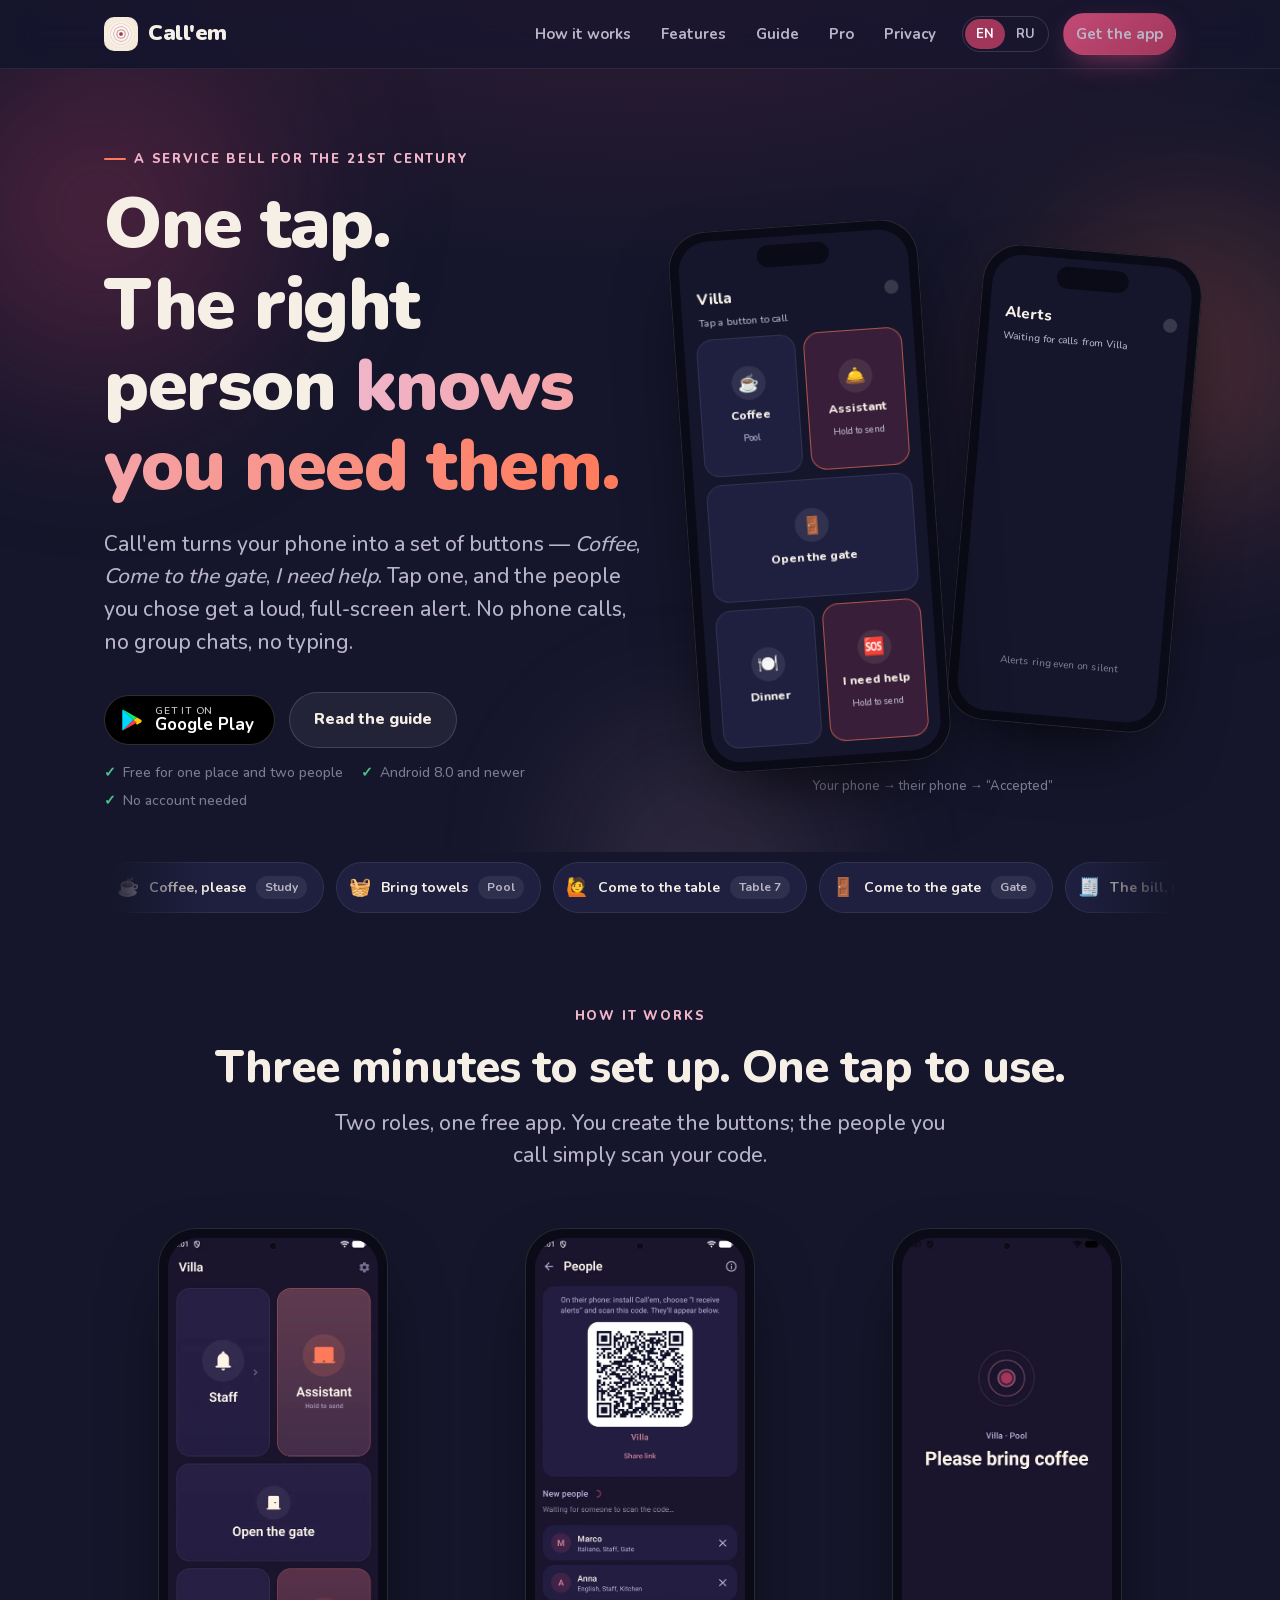
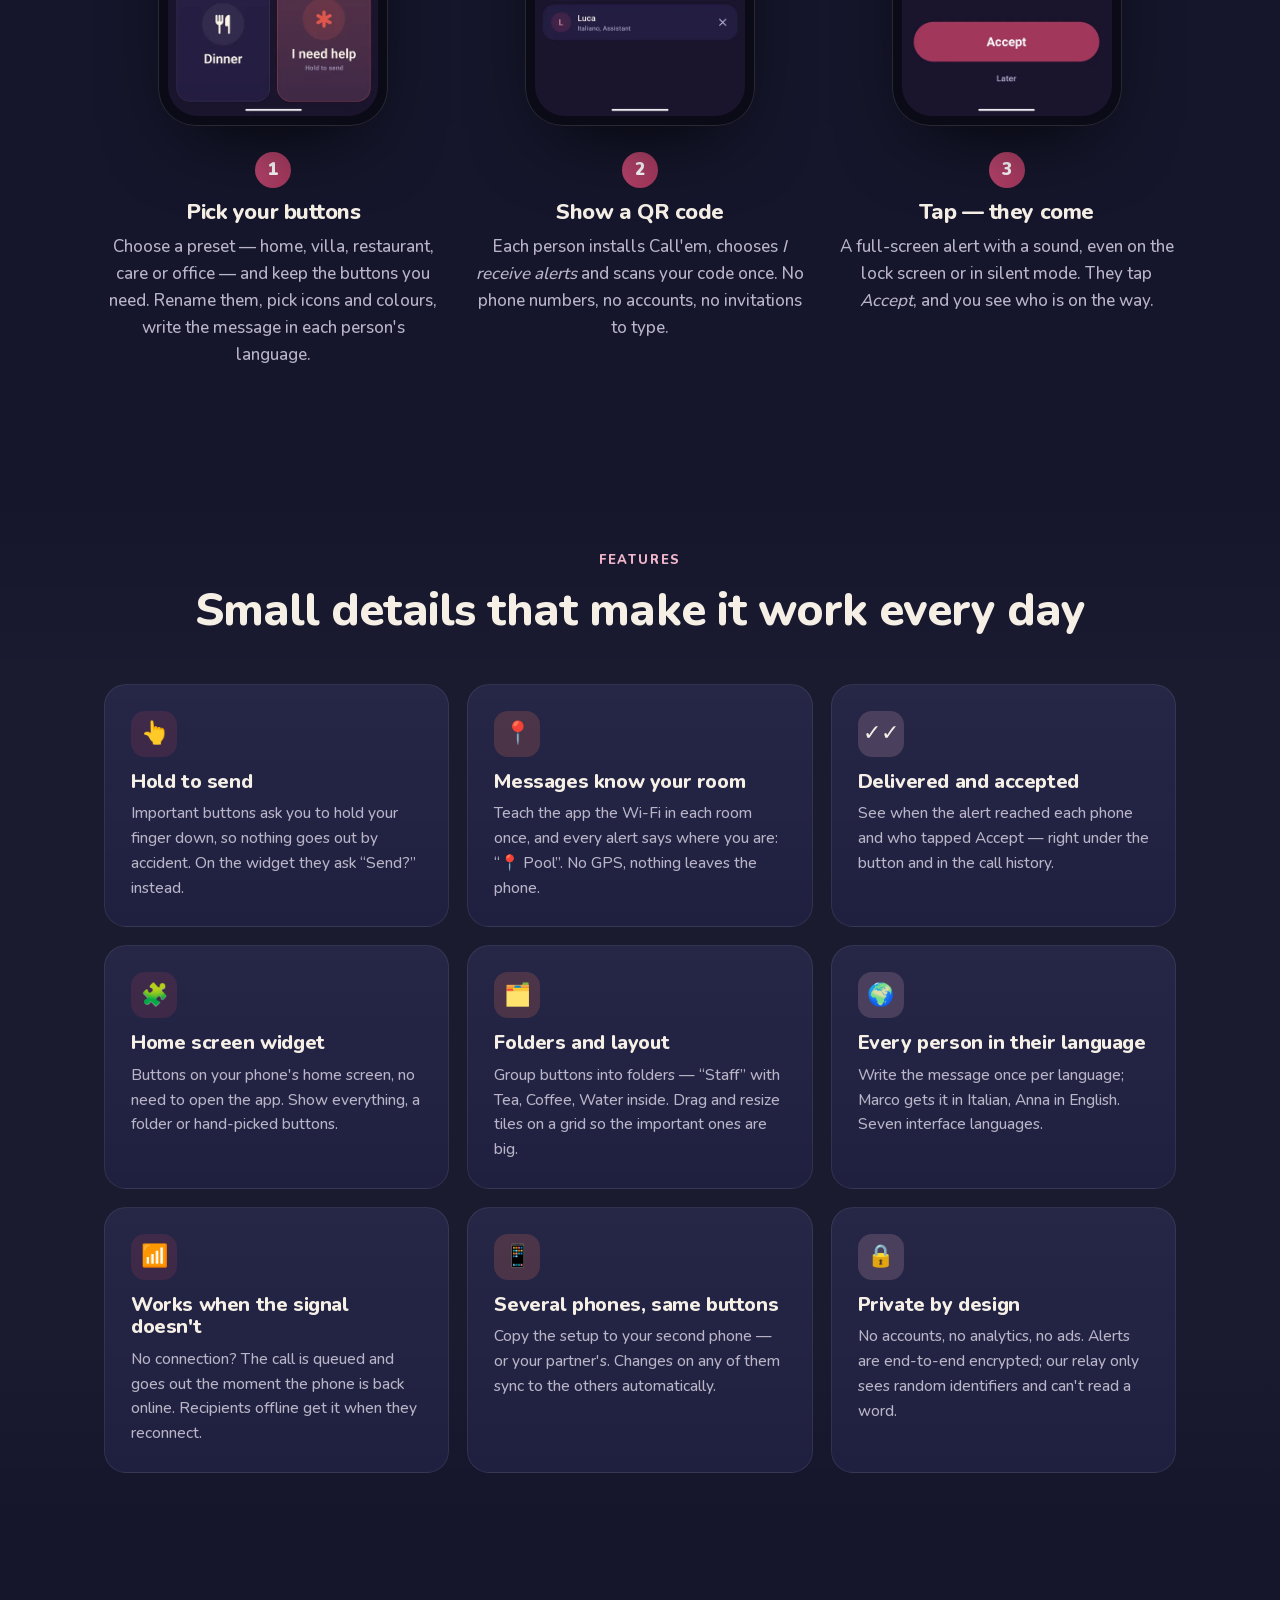
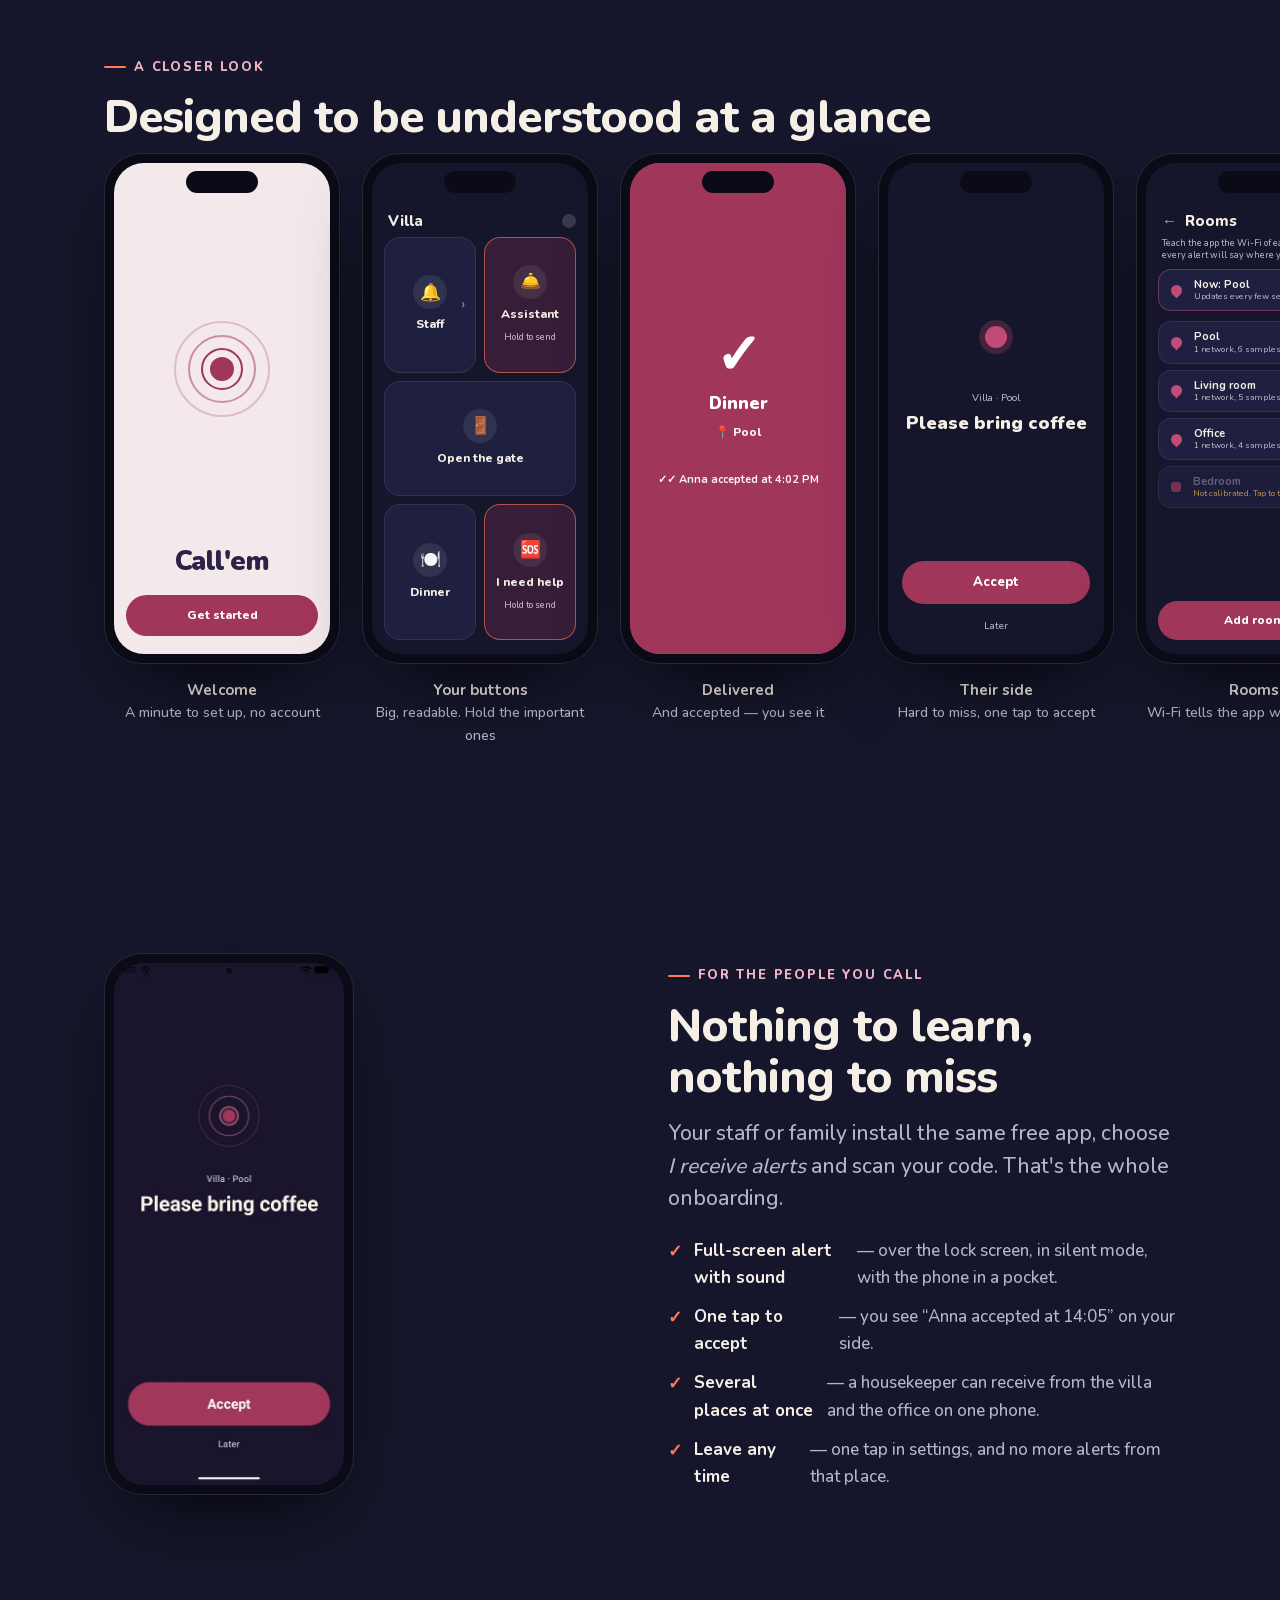
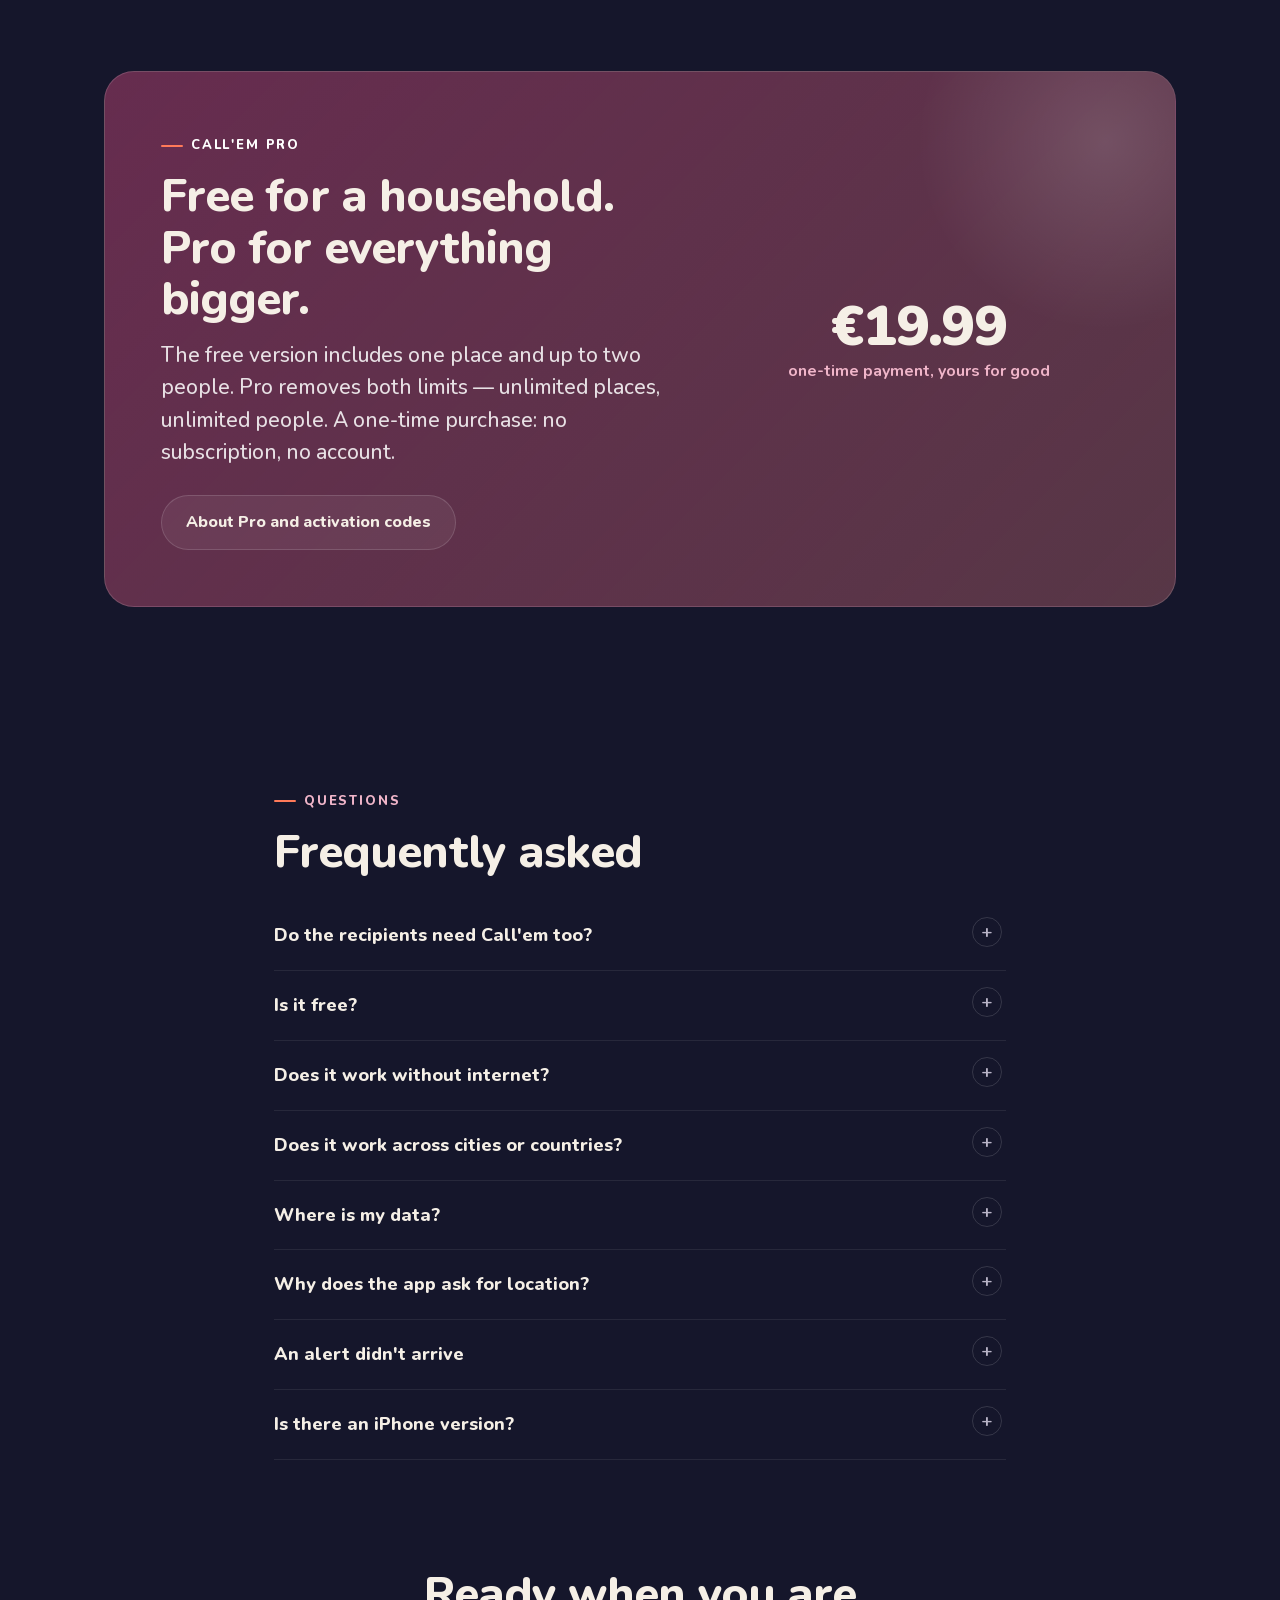
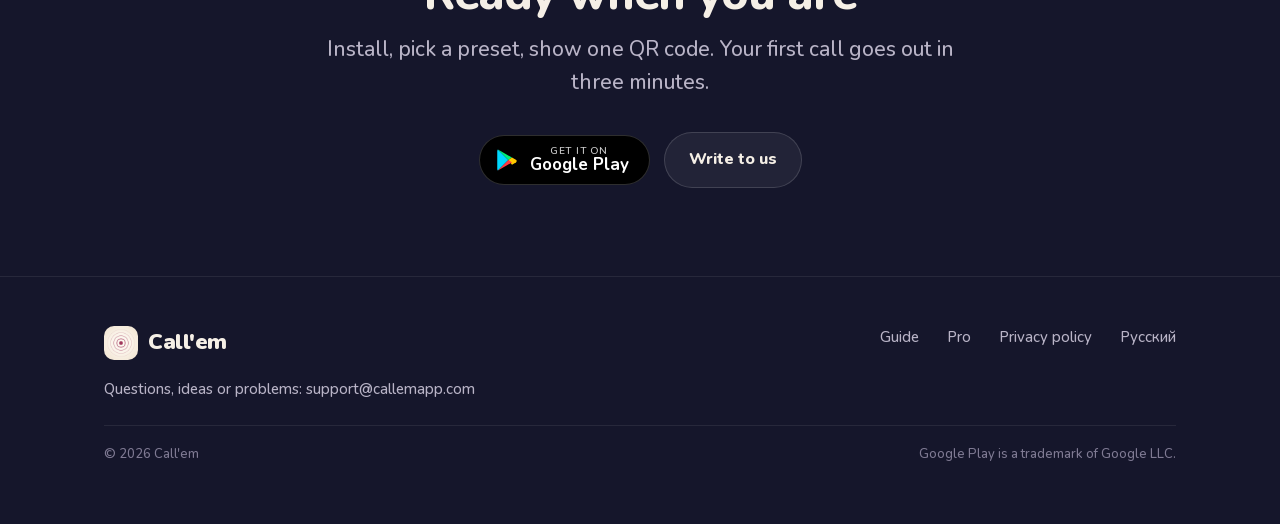
==== commit bf68bbf8: "Footer: drop icon attribution line" ====
--- a/index.html
+++ b/index.html
@@ -267,7 +267,7 @@
       <a href="privacy.html">Privacy policy</a>
       <a href="index-ru.html">Русский</a>
     </div>
-    <div class="f-bottom"><span>© 2026 Call'em</span><span>Google Play is a trademark of Google LLC. Icons by Material Symbols, Apache 2.0.</span></div>
+    <div class="f-bottom"><span>© 2026 Call'em</span><span>Google Play is a trademark of Google LLC.</span></div>
   </div>
 </footer>
 <script src="site.js"></script>
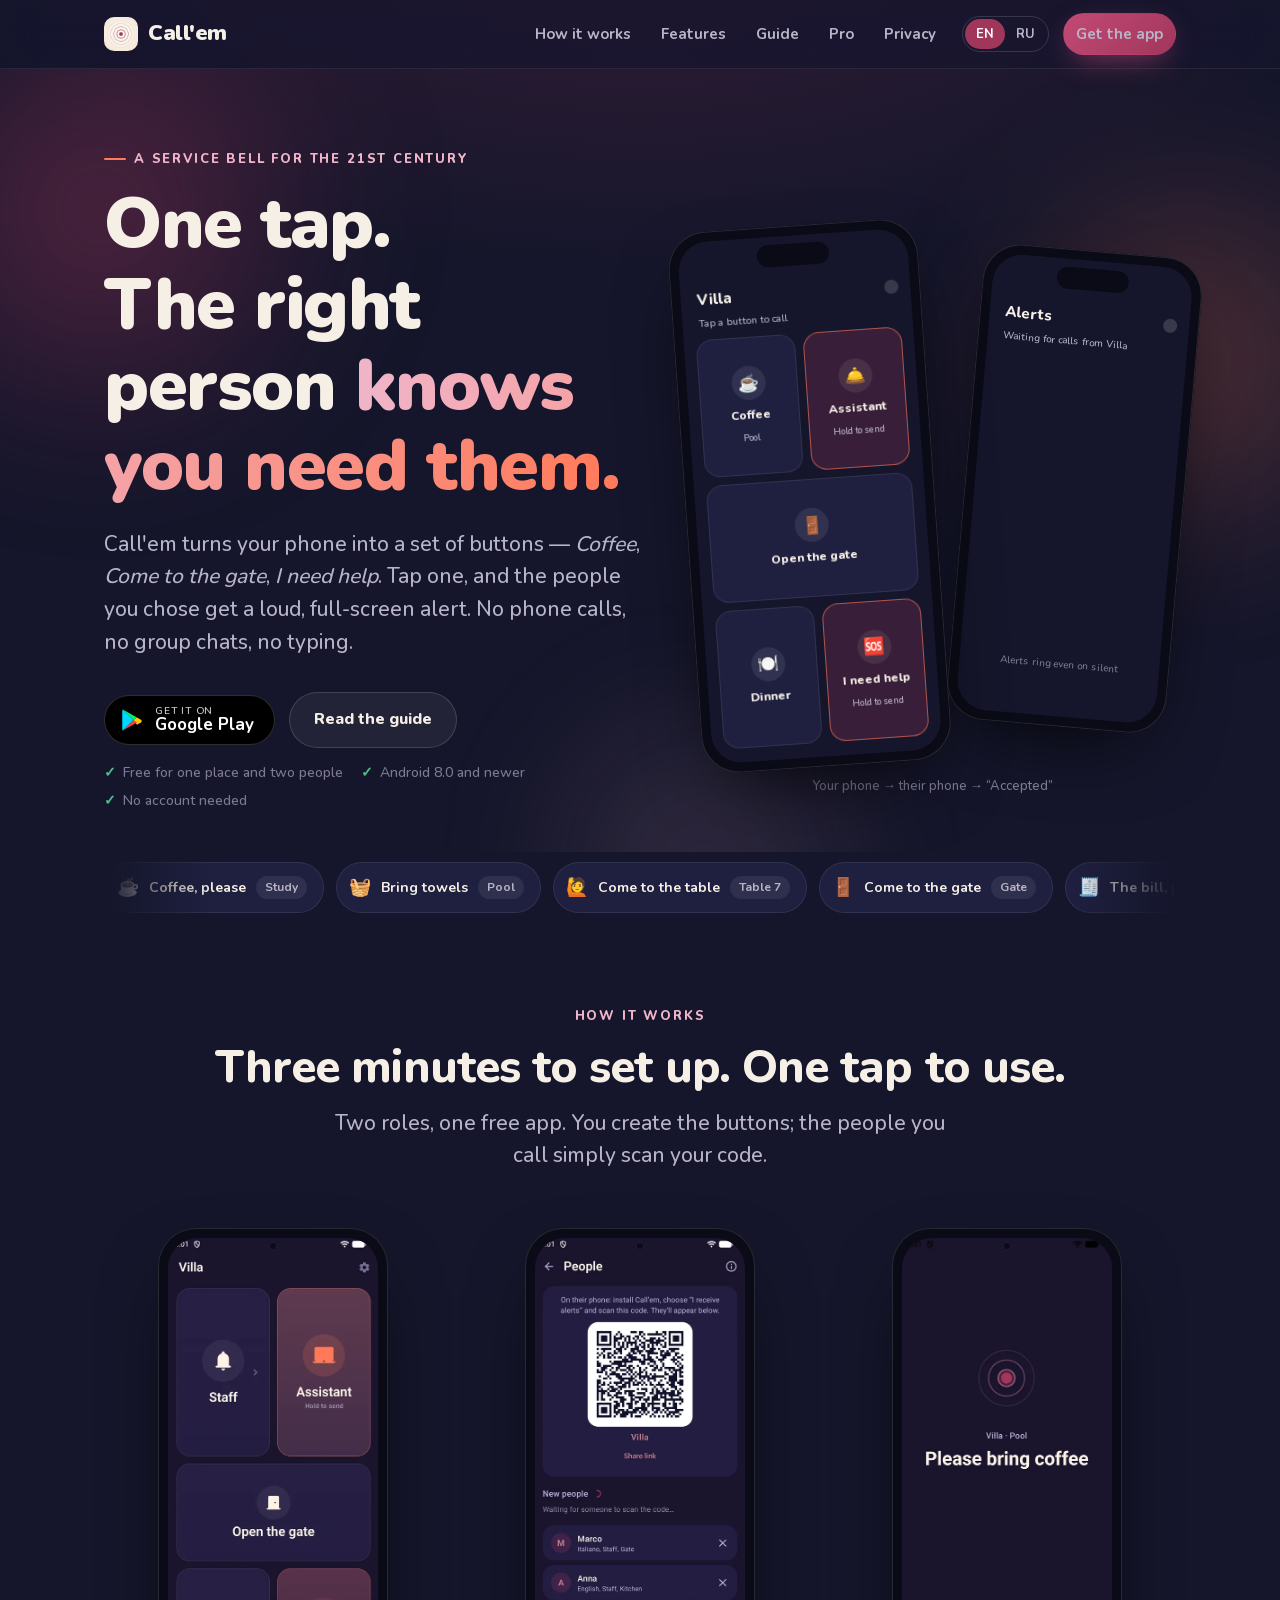
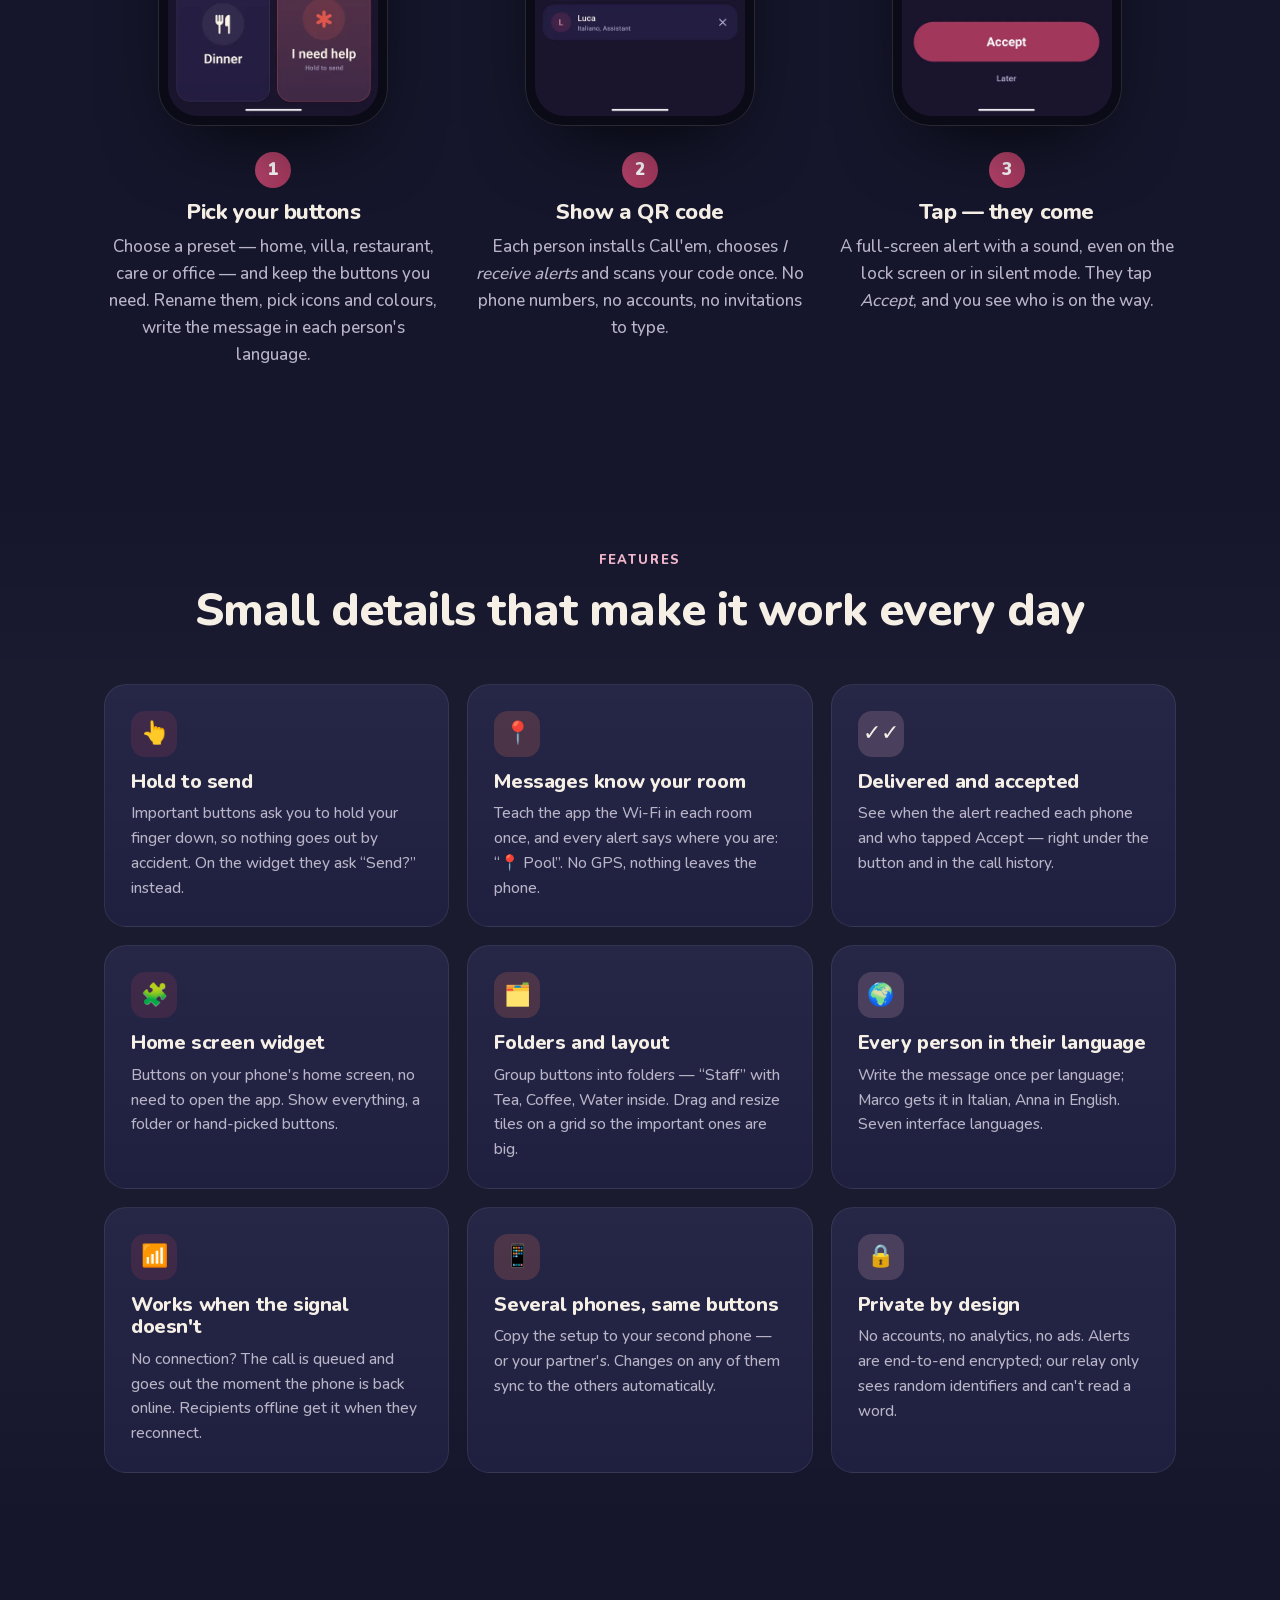
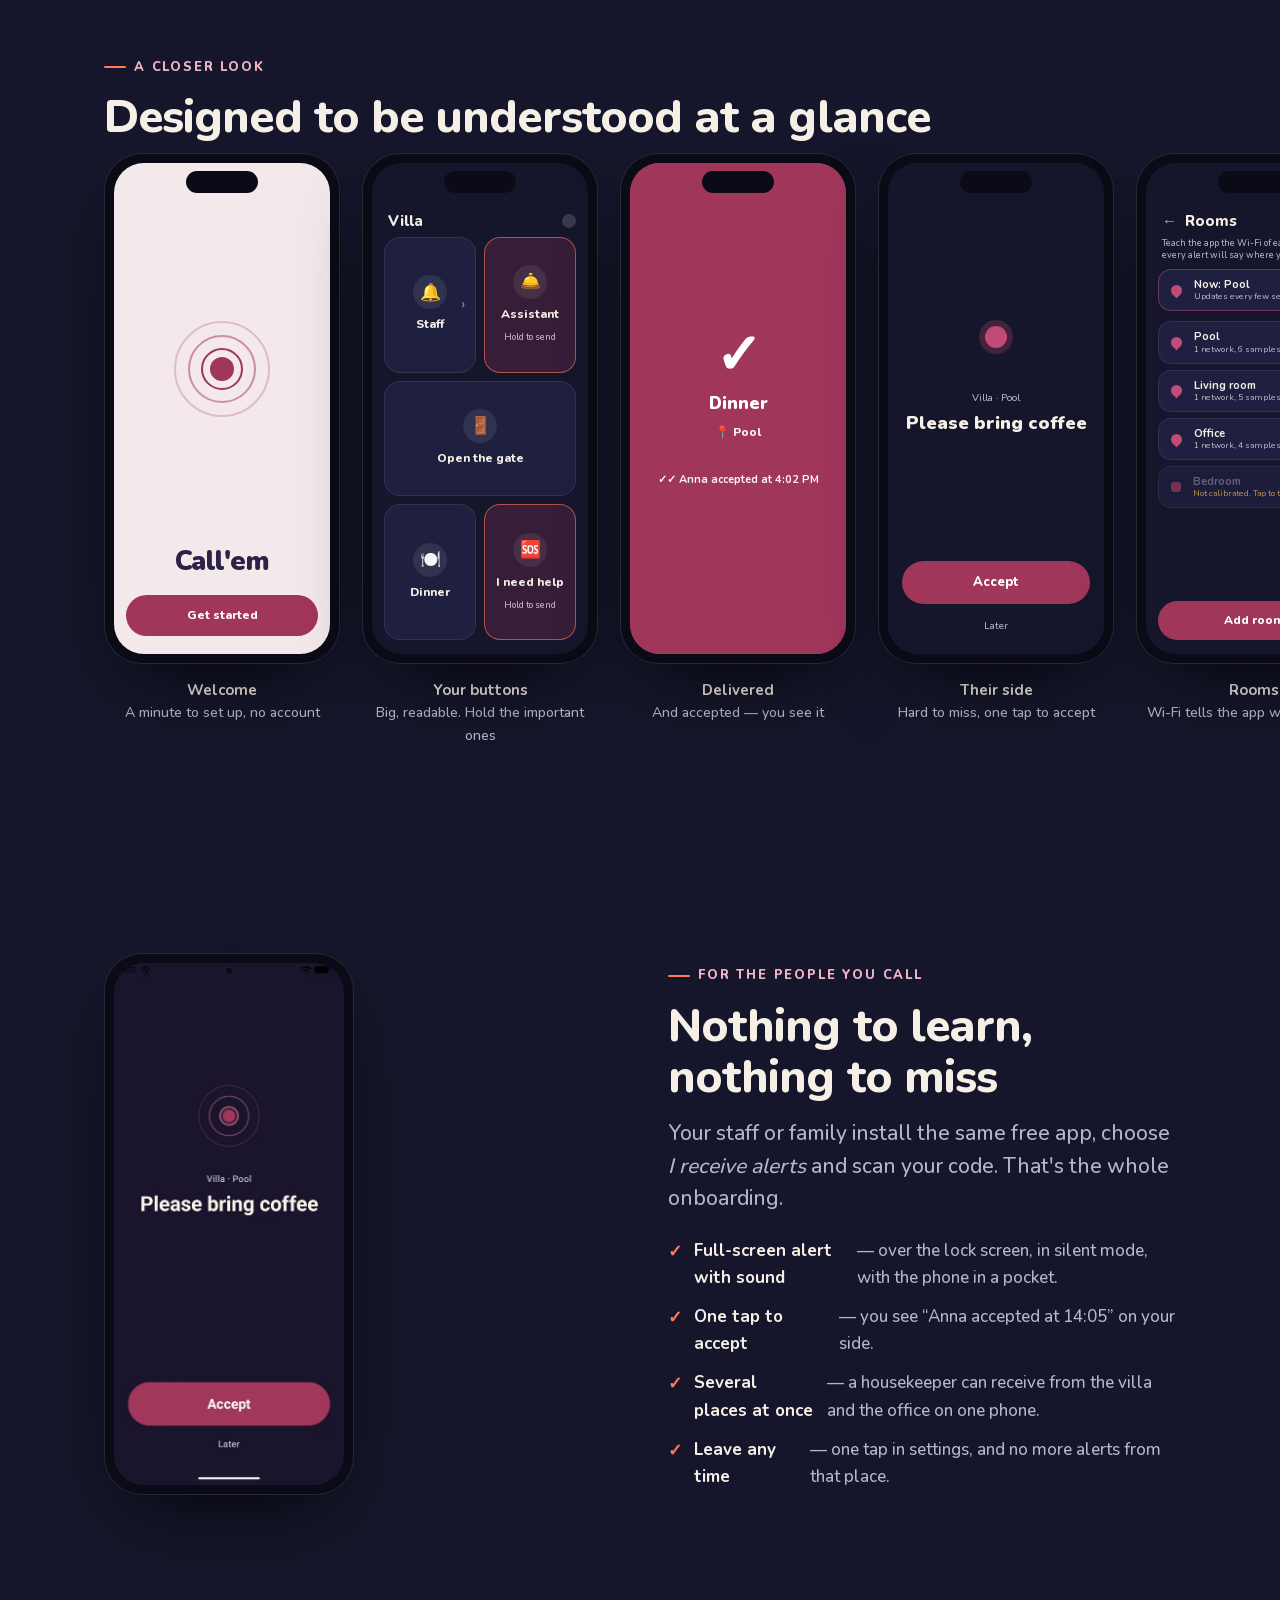
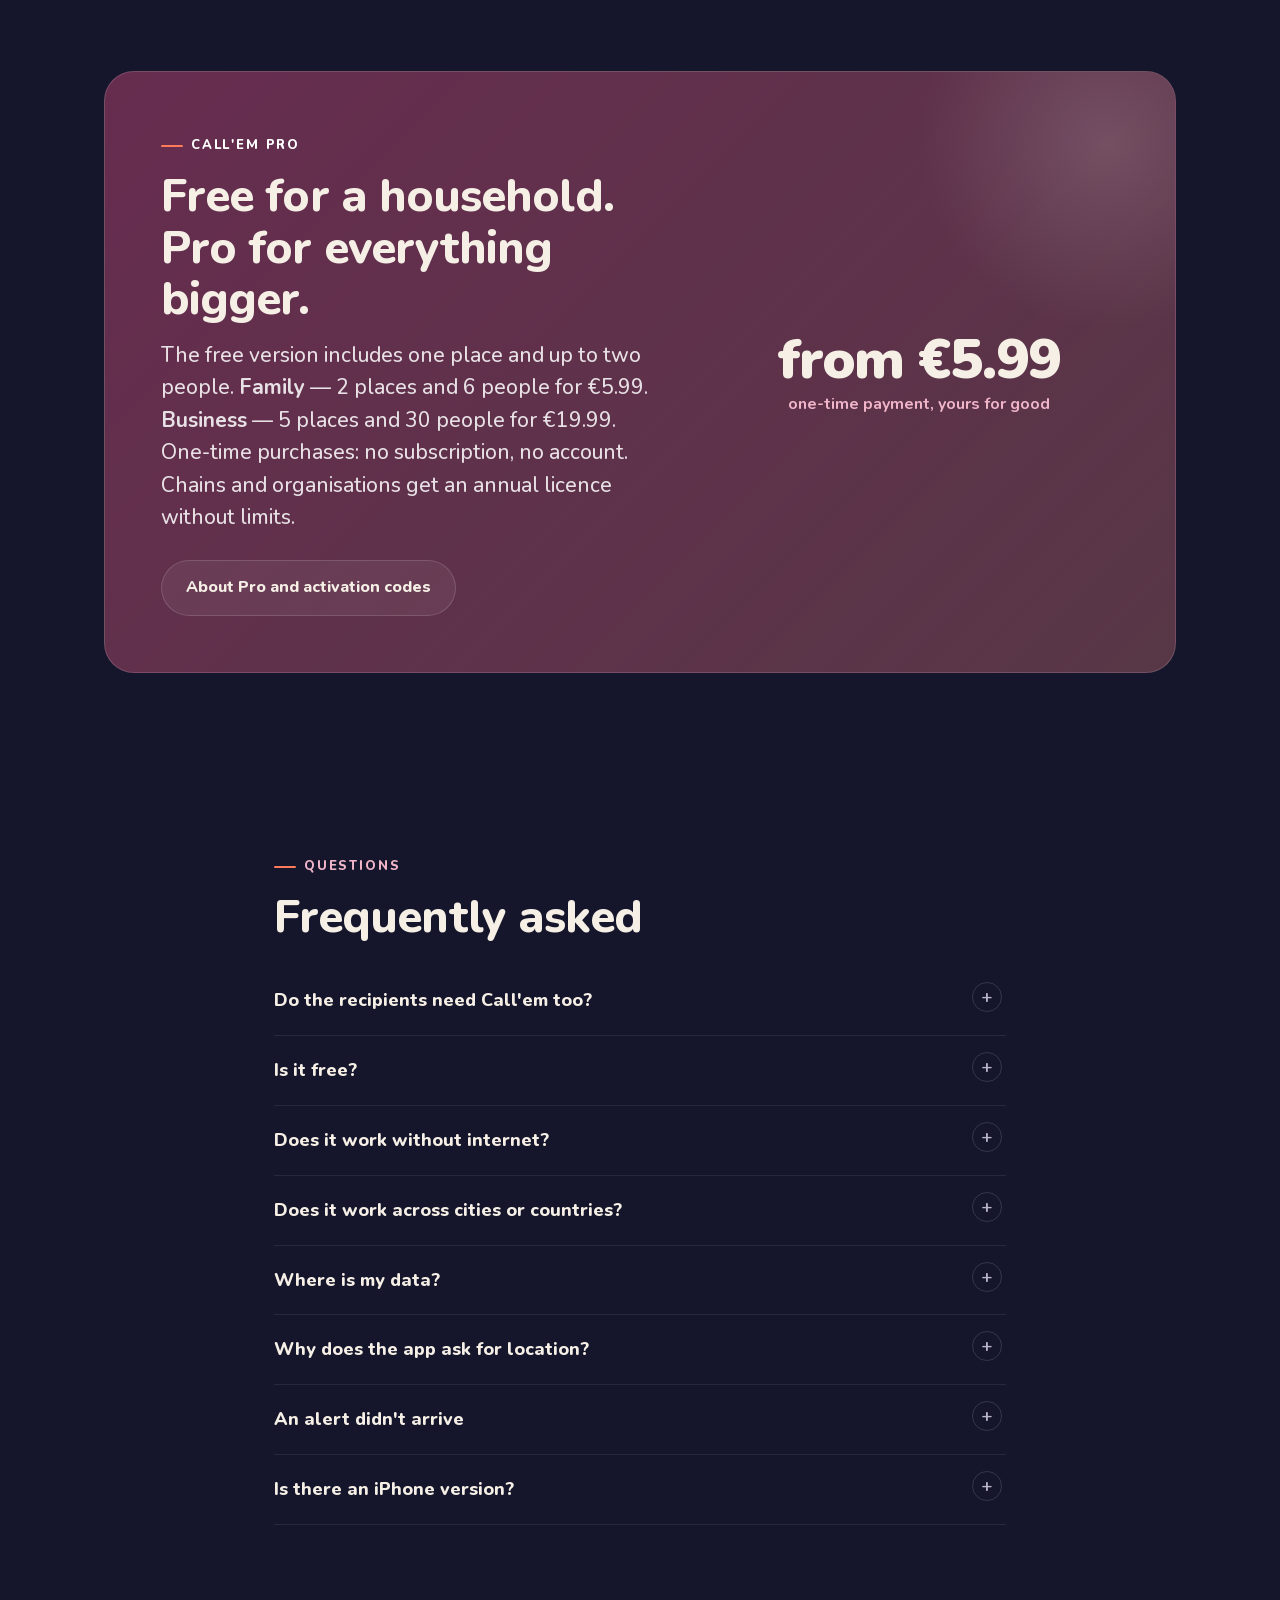
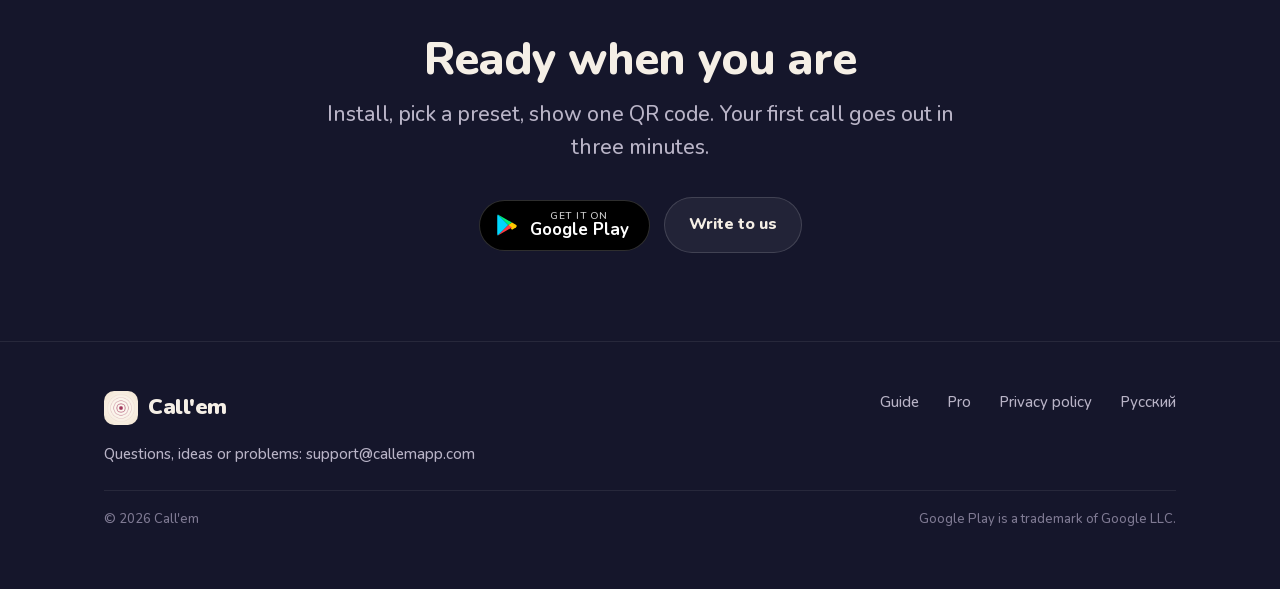
==== commit 7cc66ab4: "Pricing: Family / Business / Network plans, seller and refund terms, non-breaking prices" ====
--- a/index.html
+++ b/index.html
@@ -213,11 +213,11 @@
         <div>
           <div class="eyebrow" style="color:#fff">Call'em Pro</div>
           <h2>Free for a household.<br>Pro for everything bigger.</h2>
-          <p class="lead" style="color:rgba(255,255,255,0.85);margin-top:14px">The free version includes one place and up to two people. Pro removes both limits — unlimited places, unlimited people. A one‑time purchase: no subscription, no account.</p>
+          <p class="lead" style="color:rgba(255,255,255,0.85);margin-top:14px">The free version includes one place and up to two people. <b>Family</b> — 2 places and 6 people for €5.99. <b>Business</b> — 5 places and 30 people for €19.99. One‑time purchases: no subscription, no account. Chains and organisations get an annual licence without limits.</p>
           <div class="cta" style="margin-top:26px"><a class="btn btn-ghost" href="pro.html">About Pro and activation codes</a></div>
         </div>
         <div class="center">
-          <div class="price">€19.99<small>one‑time payment, yours for good</small></div>
+          <div class="price">from €5.99<small>one‑time payment, yours for good</small></div>
         </div>
       </div>
     </div>
@@ -230,7 +230,7 @@
     <h2 class="rv d1">Frequently asked</h2>
     <div class="faq rv d2" style="margin-top: 24px;">
       <details><summary>Do the recipients need Call'em too?</summary><div class="a"><p>Yes — the same free app, in “I receive alerts” mode. They scan your QR code (or open the link you share) once; from then on alerts arrive as a full‑screen screen with a sound, and they accept with one tap. You see who accepted.</p></div></details>
-      <details><summary>Is it free?</summary><div class="a"><p>Yes. The free version includes one place and up to two people — enough for a home. <a href="pro.html">Pro</a> is a one‑time purchase (€19.99) that unlocks unlimited places and people. No subscriptions, no ads. Where Google Play purchases aren't available, we issue activation codes by e‑mail.</p></div></details>
+      <details><summary>Is it free?</summary><div class="a"><p>Yes. The free version includes one place and up to two people — enough for a home. <a href="pro.html">Pro</a> is a one‑time purchase: Family (2 places, 6 people) for €5.99 or Business (5 places, 30 people) for €19.99 — no limits on what the app does, only on how many places and people. No subscriptions, no ads.</p></div></details>
       <details><summary>Does it work without internet?</summary><div class="a"><p>Both phones need an internet connection (Wi‑Fi or mobile data) for the alert to travel. If your phone is offline, the call is queued and sent automatically as soon as the connection is back; the recipient's phone shows it as soon as it is online.</p></div></details>
       <details><summary>Does it work across cities or countries?</summary><div class="a"><p>Yes. Alerts travel over the internet through our relay, so distance doesn't matter — the person can be in the next room or in another country.</p></div></details>
       <details><summary>Where is my data?</summary><div class="a"><p>On your phone. There is no account. Alerts pass through our relay server end‑to‑end encrypted — it can't read them and keeps only an encrypted copy for a short while until delivered. Details in the <a href="privacy.html">privacy policy</a>.</p></div></details>
--- a/style.css
+++ b/style.css
@@ -413,6 +413,22 @@
   .gallery .prow.new { max-height: 46px; padding: 7px 10px; margin-bottom: 6px; border-width: 1px; }
   .gallery .prog circle { stroke-dashoffset: 40; }
 }
+
+/* ---------- pricing plans ---------- */
+.plans { display: grid; grid-template-columns: repeat(4, 1fr); gap: 14px; margin: 8px 0 0 calc(50% - min(540px, 50vw - 24px)); width: min(1080px, calc(100vw - 48px)); }
+.plan { background: var(--card); border: 1px solid var(--line); border-radius: 20px; padding: 22px 20px; display: flex; flex-direction: column; }
+.plan.hi { border-color: rgba(194,74,116,0.7); background: linear-gradient(180deg, rgba(161,54,91,0.28), rgba(161,54,91,0.08)), var(--card); }
+.plan .pn { font-weight: 800; font-size: 14px; letter-spacing: 0.06em; text-transform: uppercase; color: var(--pink); }
+.plan .pp { font-size: 30px; font-weight: 900; letter-spacing: -0.02em; margin: 8px 0 12px; line-height: 1.1; }
+.plan .pp small { display: block; font-size: 12.5px; font-weight: 700; color: var(--muted); letter-spacing: 0; margin-top: 4px; }
+.plan ul { list-style: none; padding: 0; margin: 0 0 12px; }
+.plan li { color: var(--ink); font-size: 15px; padding: 5px 0 5px 22px; position: relative; margin: 0; }
+.plan li::before { content: "✓"; position: absolute; left: 0; color: var(--coral); font-weight: 900; }
+.plan p { margin: auto 0 0; font-size: 14px; color: var(--muted); }
+.hint-p { font-size: 14px; color: var(--dim); margin: 14px 0 0; }
+.legal p { font-size: 15px; }
+@media (max-width: 960px) { .plans { grid-template-columns: repeat(2, 1fr); margin-left: 0; width: auto; } }
+@media (max-width: 520px) { .plans { grid-template-columns: 1fr; } }
 
 /* ---------- marquee ---------- */
 .marquee { overflow: hidden; padding: 10px 0 0; -webkit-mask-image: linear-gradient(90deg, transparent, #000 10%, #000 90%, transparent); mask-image: linear-gradient(90deg, transparent, #000 10%, #000 90%, transparent); }
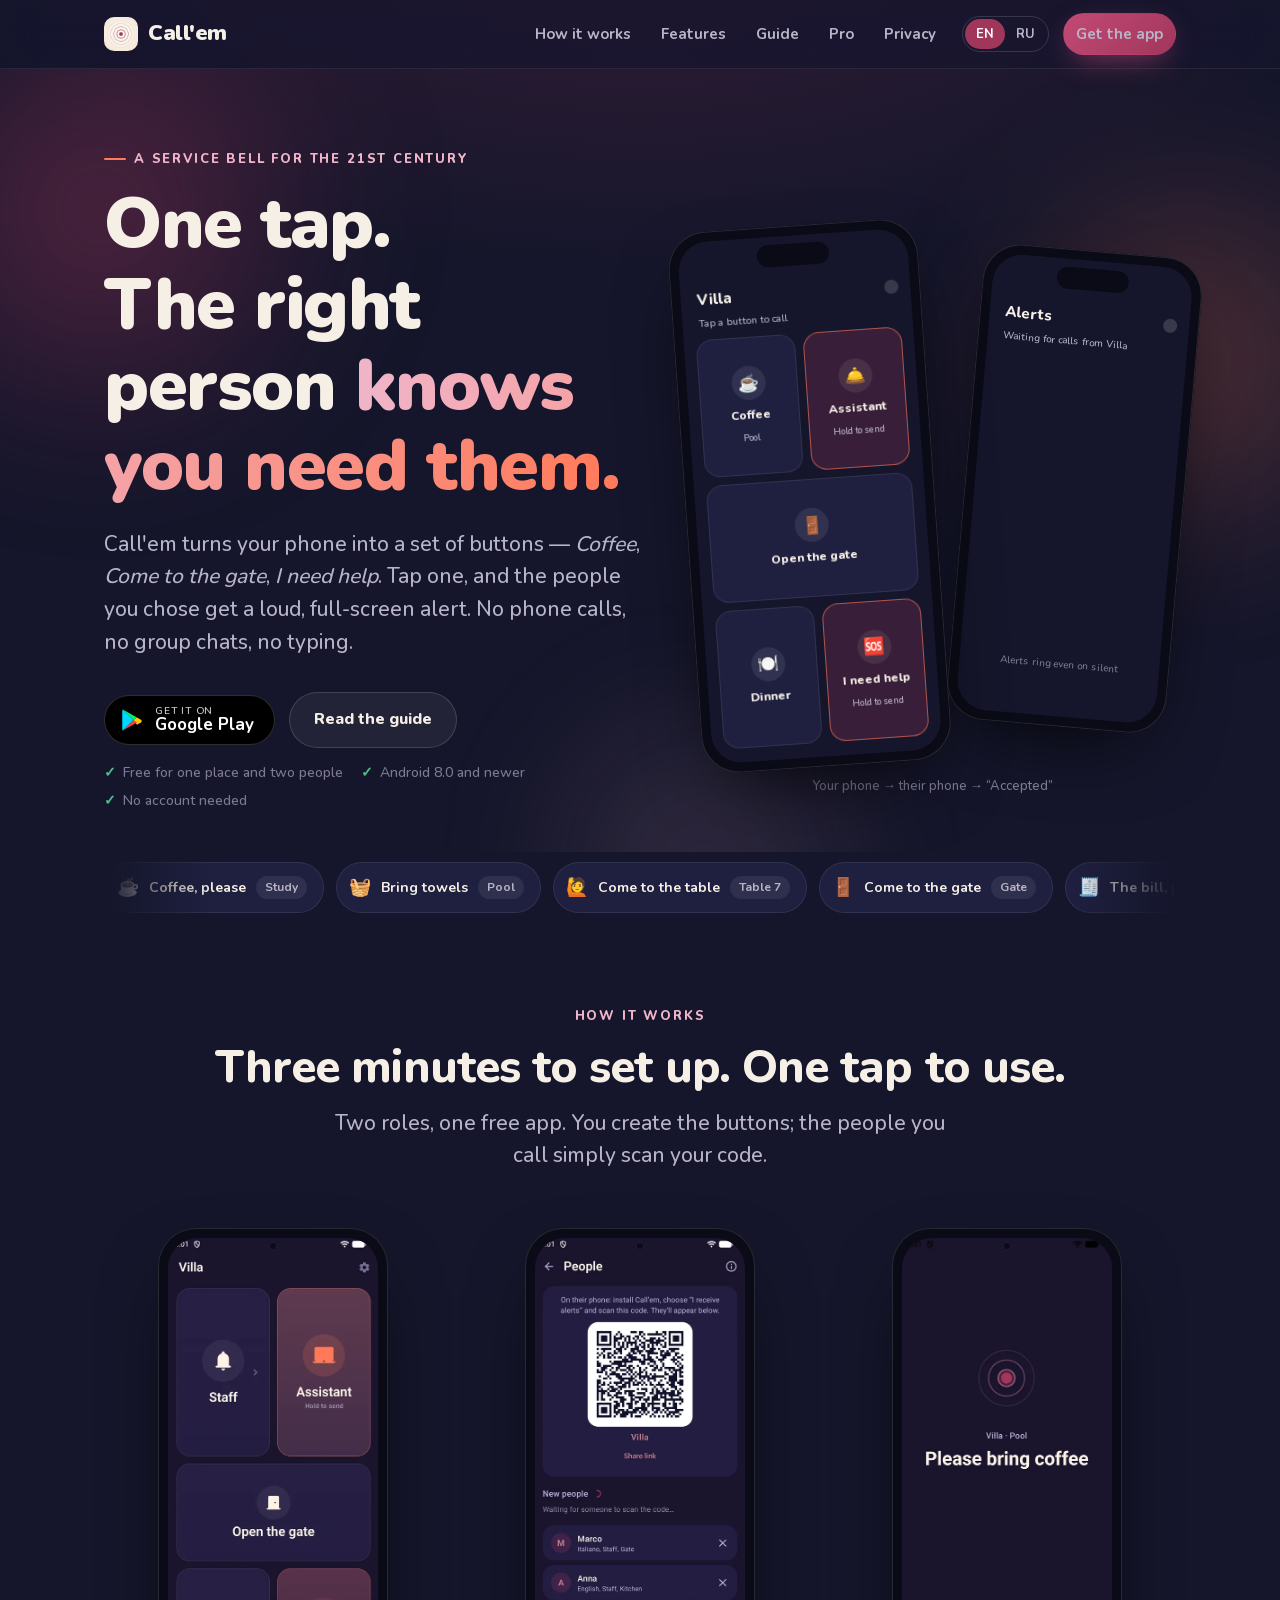
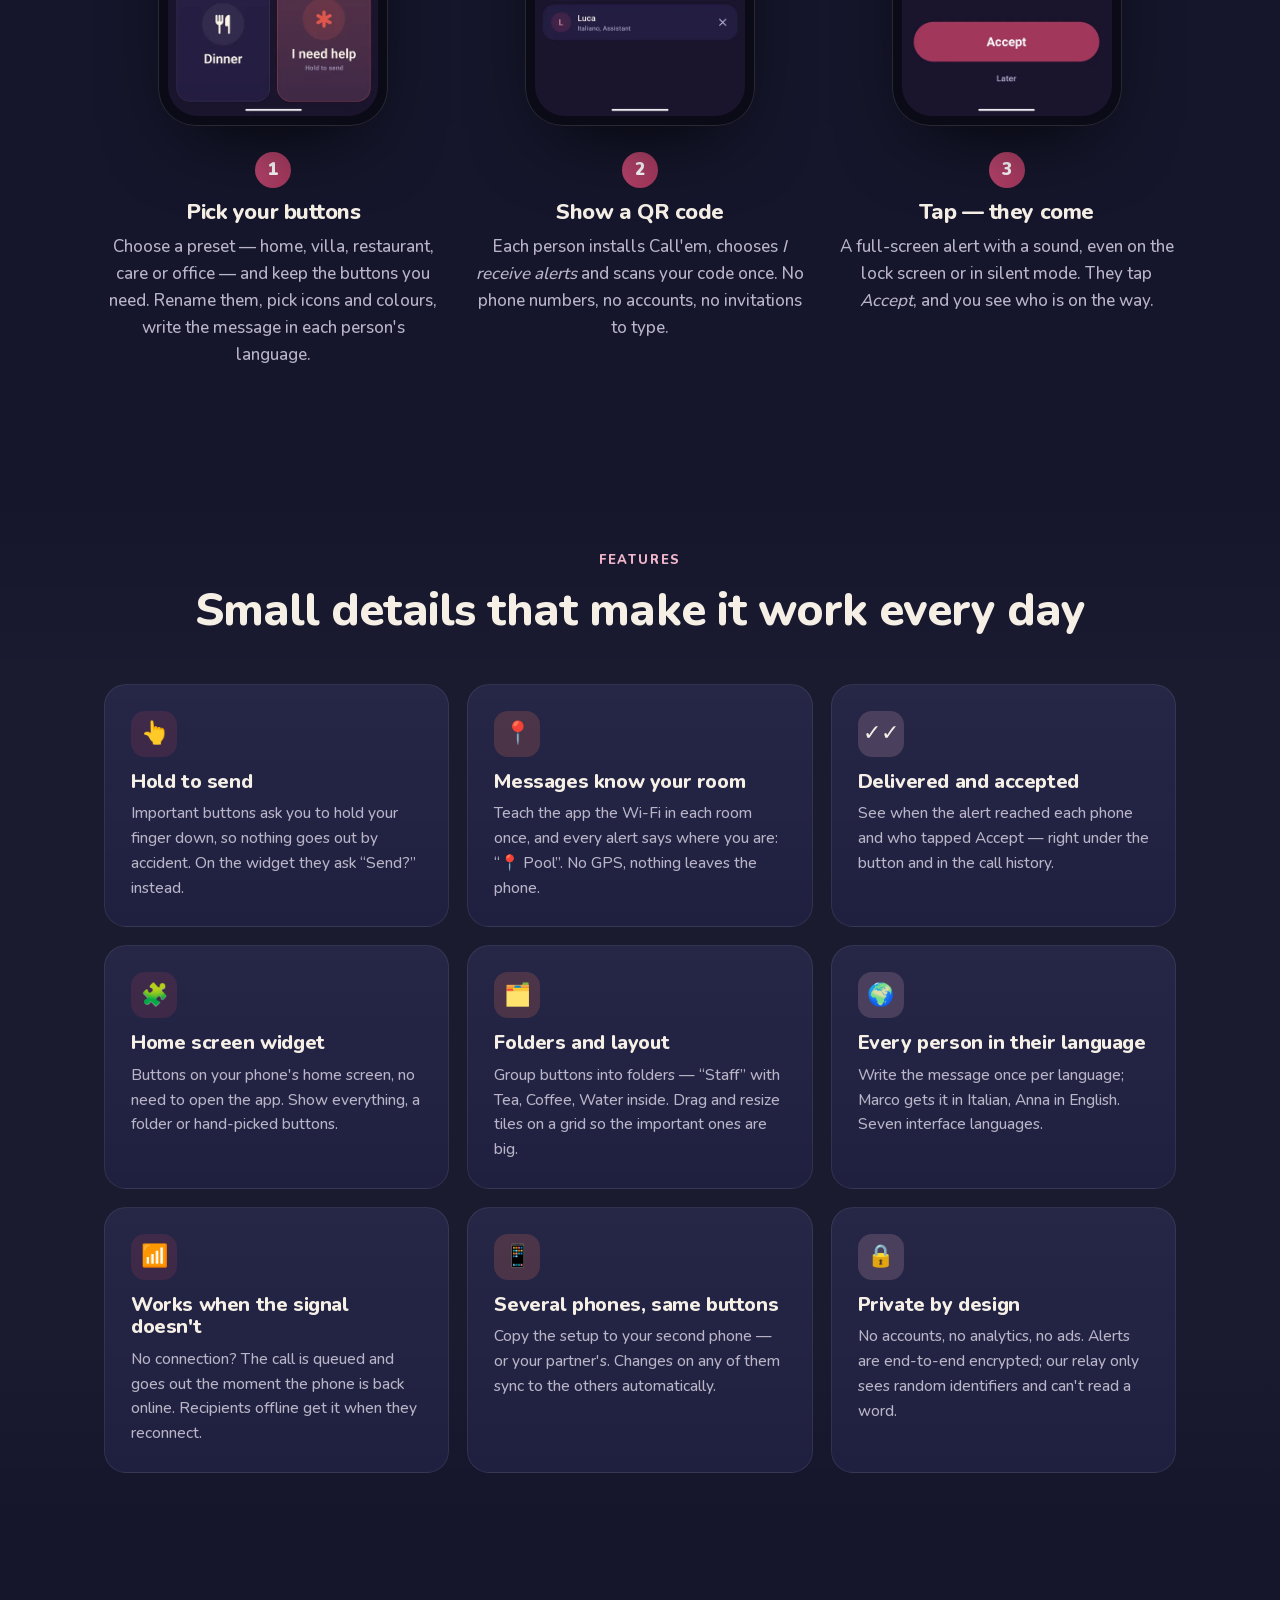
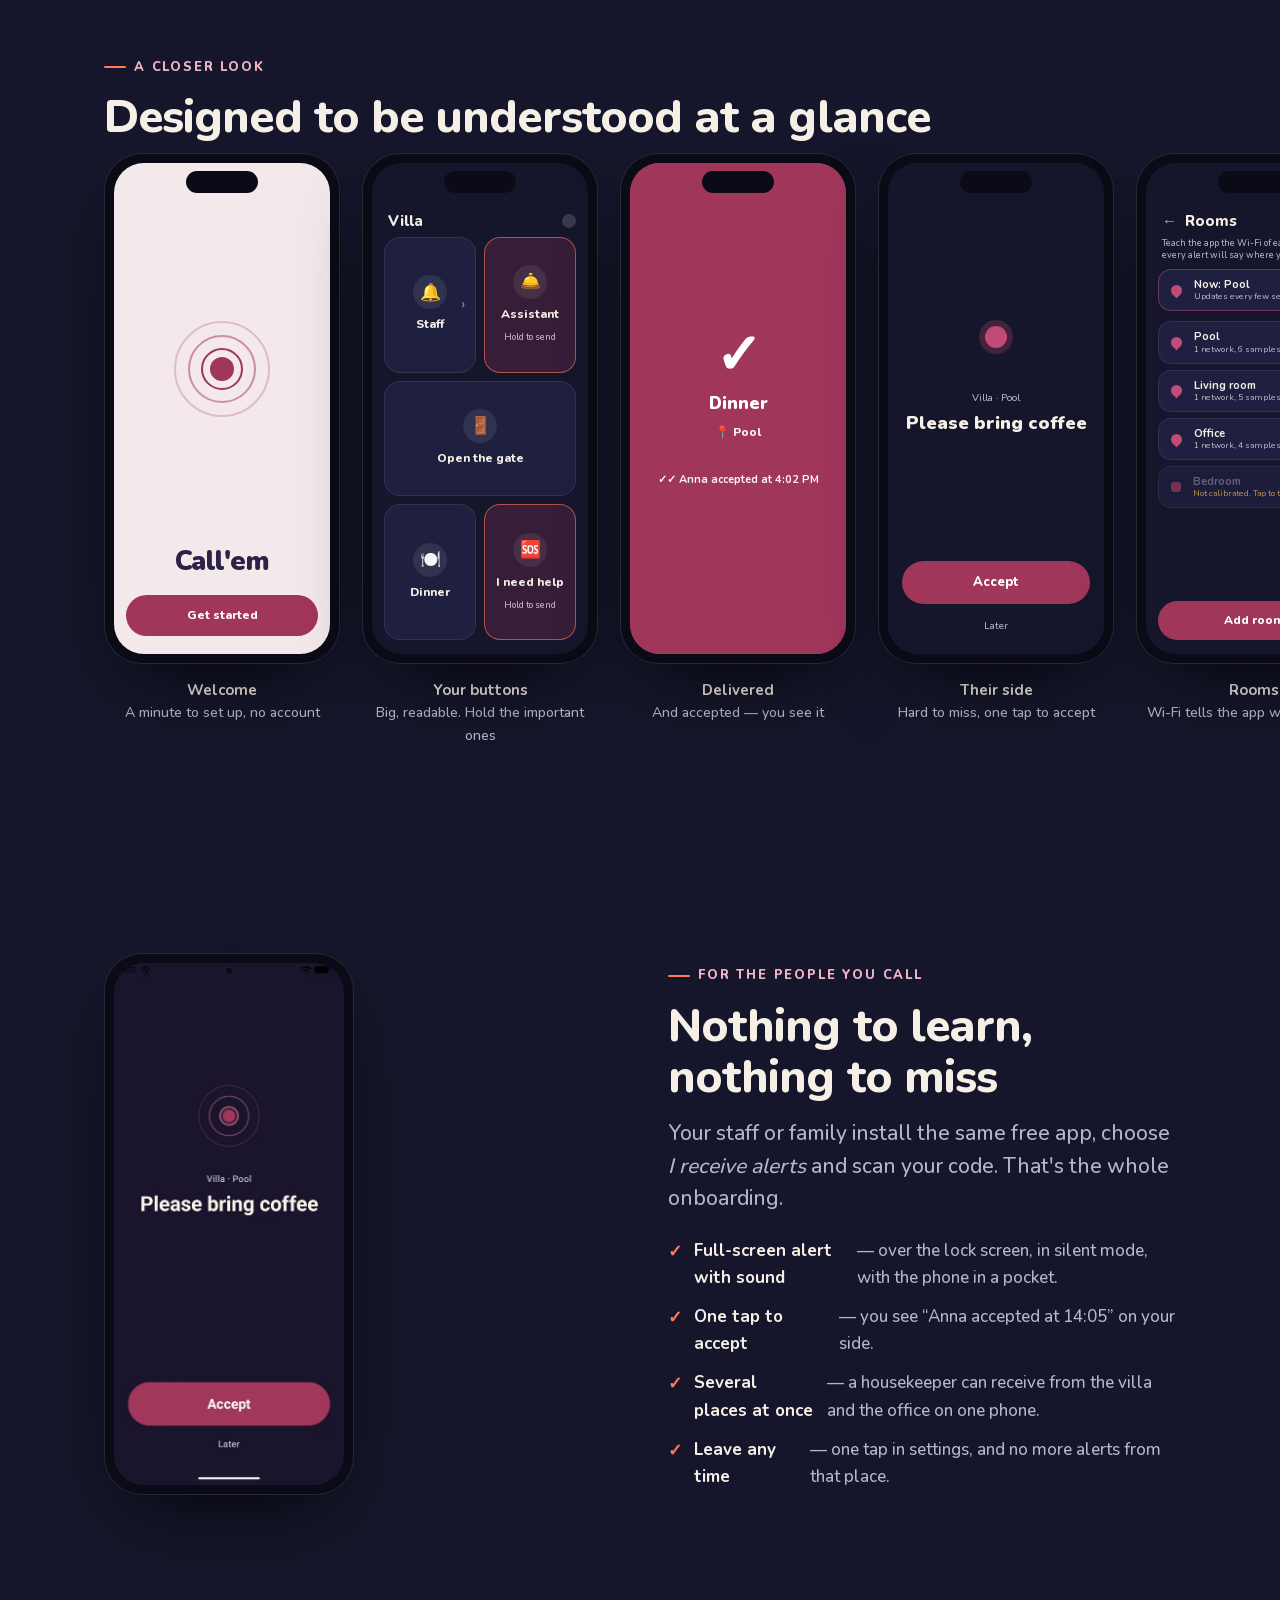
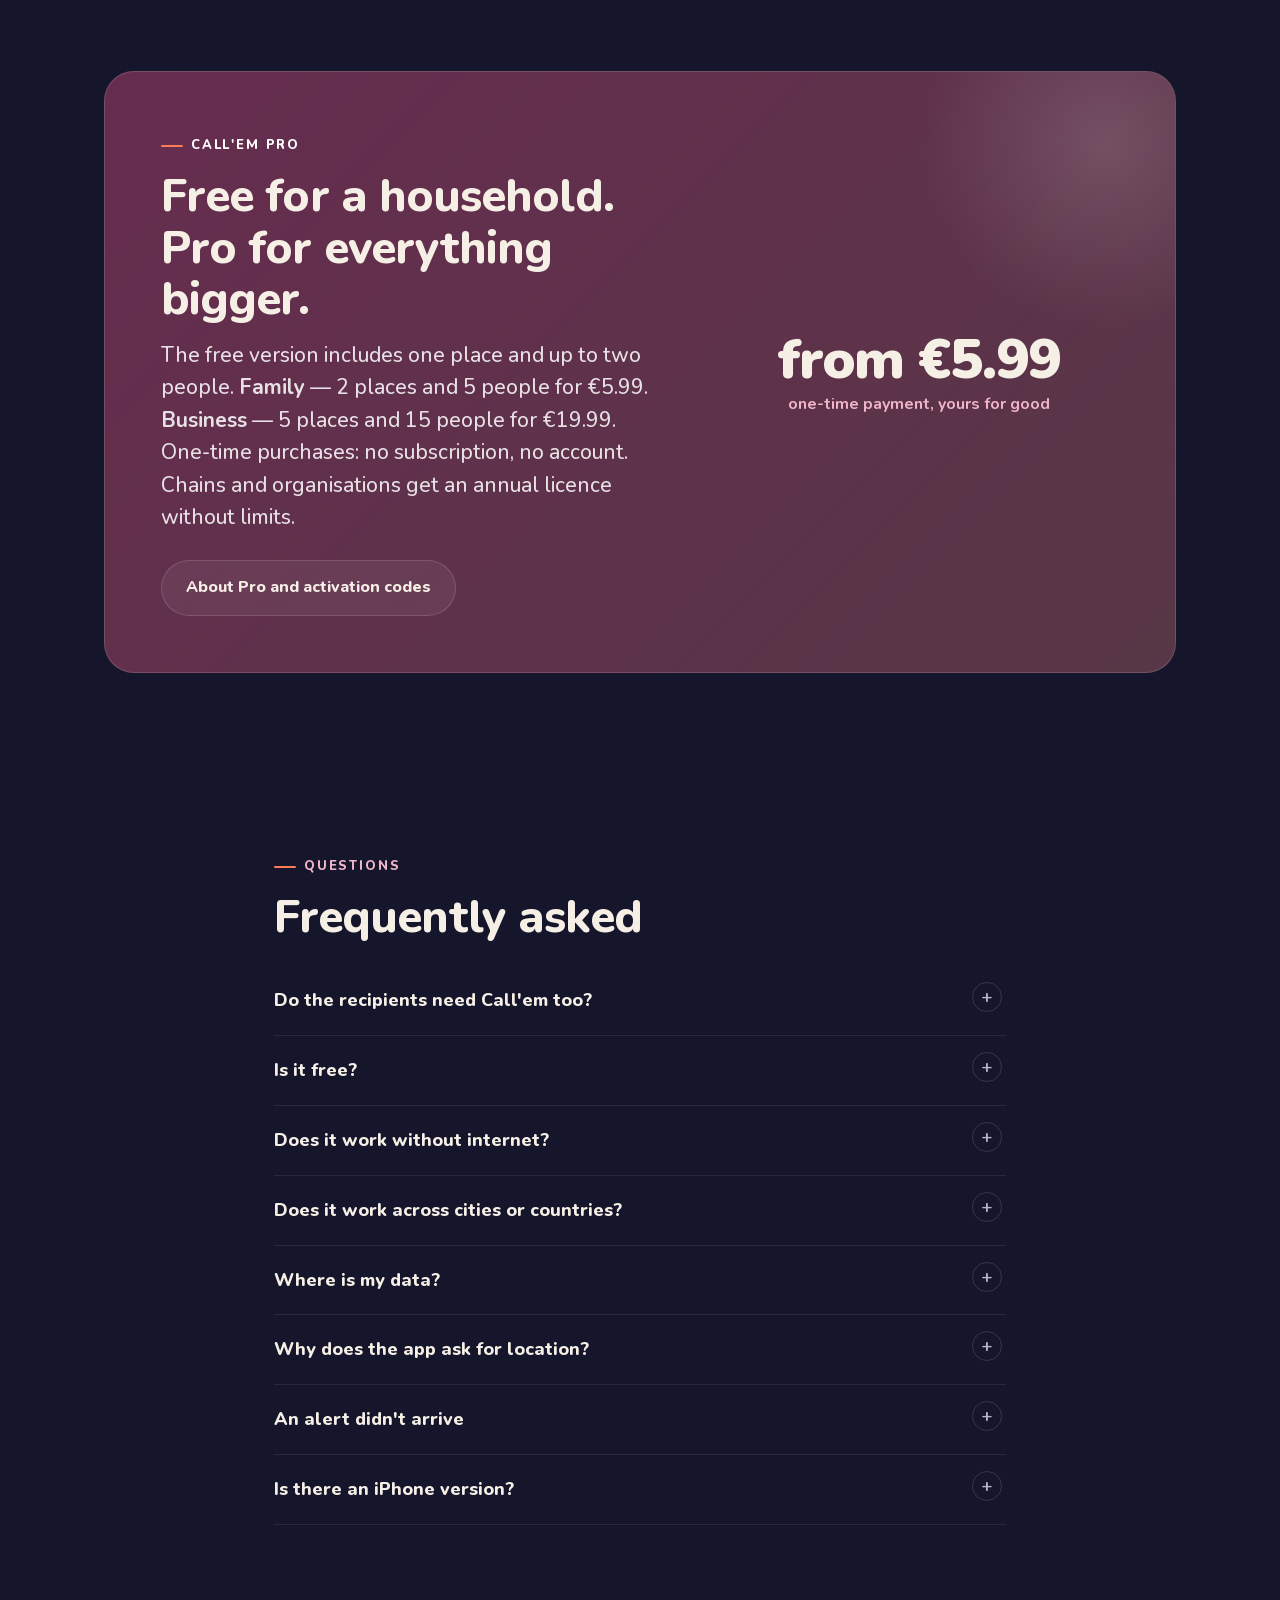
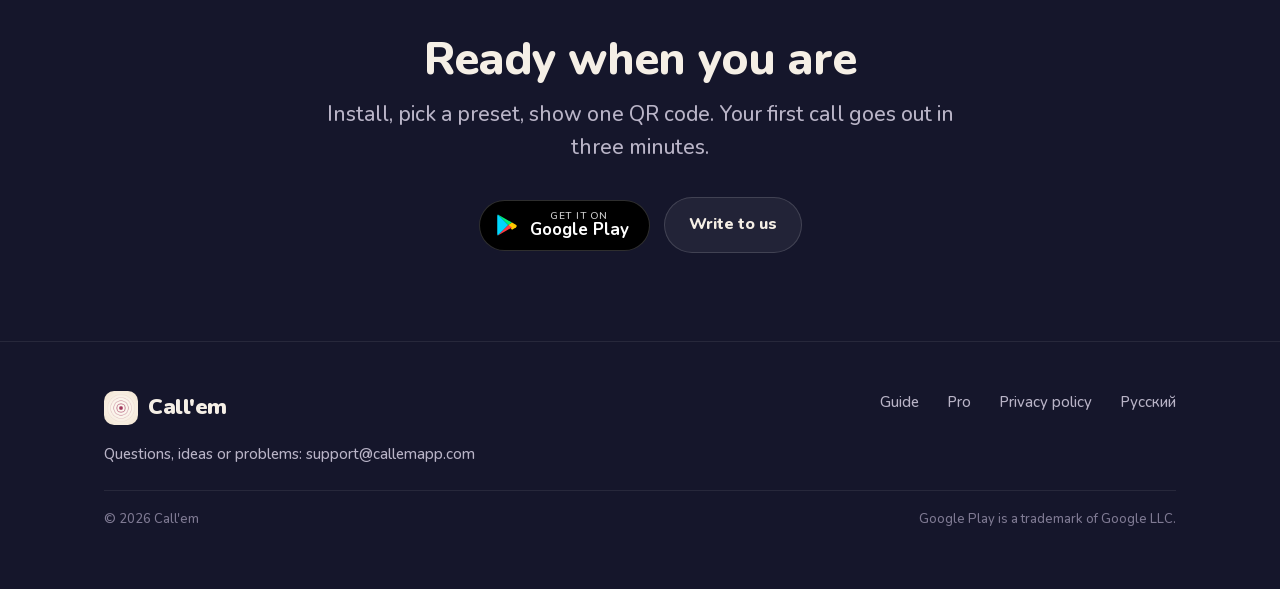
==== commit f4036de0: "tier limits 2/5, 5/15" ====
--- a/index.html
+++ b/index.html
@@ -213,7 +213,7 @@
         <div>
           <div class="eyebrow" style="color:#fff">Call'em Pro</div>
           <h2>Free for a household.<br>Pro for everything bigger.</h2>
-          <p class="lead" style="color:rgba(255,255,255,0.85);margin-top:14px">The free version includes one place and up to two people. <b>Family</b> — 2 places and 6 people for €5.99. <b>Business</b> — 5 places and 30 people for €19.99. One‑time purchases: no subscription, no account. Chains and organisations get an annual licence without limits.</p>
+          <p class="lead" style="color:rgba(255,255,255,0.85);margin-top:14px">The free version includes one place and up to two people. <b>Family</b> — 2 places and 5 people for €5.99. <b>Business</b> — 5 places and 15 people for €19.99. One‑time purchases: no subscription, no account. Chains and organisations get an annual licence without limits.</p>
           <div class="cta" style="margin-top:26px"><a class="btn btn-ghost" href="pro.html">About Pro and activation codes</a></div>
         </div>
         <div class="center">
@@ -230,7 +230,7 @@
     <h2 class="rv d1">Frequently asked</h2>
     <div class="faq rv d2" style="margin-top: 24px;">
       <details><summary>Do the recipients need Call'em too?</summary><div class="a"><p>Yes — the same free app, in “I receive alerts” mode. They scan your QR code (or open the link you share) once; from then on alerts arrive as a full‑screen screen with a sound, and they accept with one tap. You see who accepted.</p></div></details>
-      <details><summary>Is it free?</summary><div class="a"><p>Yes. The free version includes one place and up to two people — enough for a home. <a href="pro.html">Pro</a> is a one‑time purchase: Family (2 places, 6 people) for €5.99 or Business (5 places, 30 people) for €19.99 — no limits on what the app does, only on how many places and people. No subscriptions, no ads.</p></div></details>
+      <details><summary>Is it free?</summary><div class="a"><p>Yes. The free version includes one place and up to two people — enough for a home. <a href="pro.html">Pro</a> is a one‑time purchase: Family (2 places, 5 people) for €5.99 or Business (5 places, 15 people) for €19.99 — no limits on what the app does, only on how many places and people. No subscriptions, no ads.</p></div></details>
       <details><summary>Does it work without internet?</summary><div class="a"><p>Both phones need an internet connection (Wi‑Fi or mobile data) for the alert to travel. If your phone is offline, the call is queued and sent automatically as soon as the connection is back; the recipient's phone shows it as soon as it is online.</p></div></details>
       <details><summary>Does it work across cities or countries?</summary><div class="a"><p>Yes. Alerts travel over the internet through our relay, so distance doesn't matter — the person can be in the next room or in another country.</p></div></details>
       <details><summary>Where is my data?</summary><div class="a"><p>On your phone. There is no account. Alerts pass through our relay server end‑to‑end encrypted — it can't read them and keeps only an encrypted copy for a short while until delivered. Details in the <a href="privacy.html">privacy policy</a>.</p></div></details>
